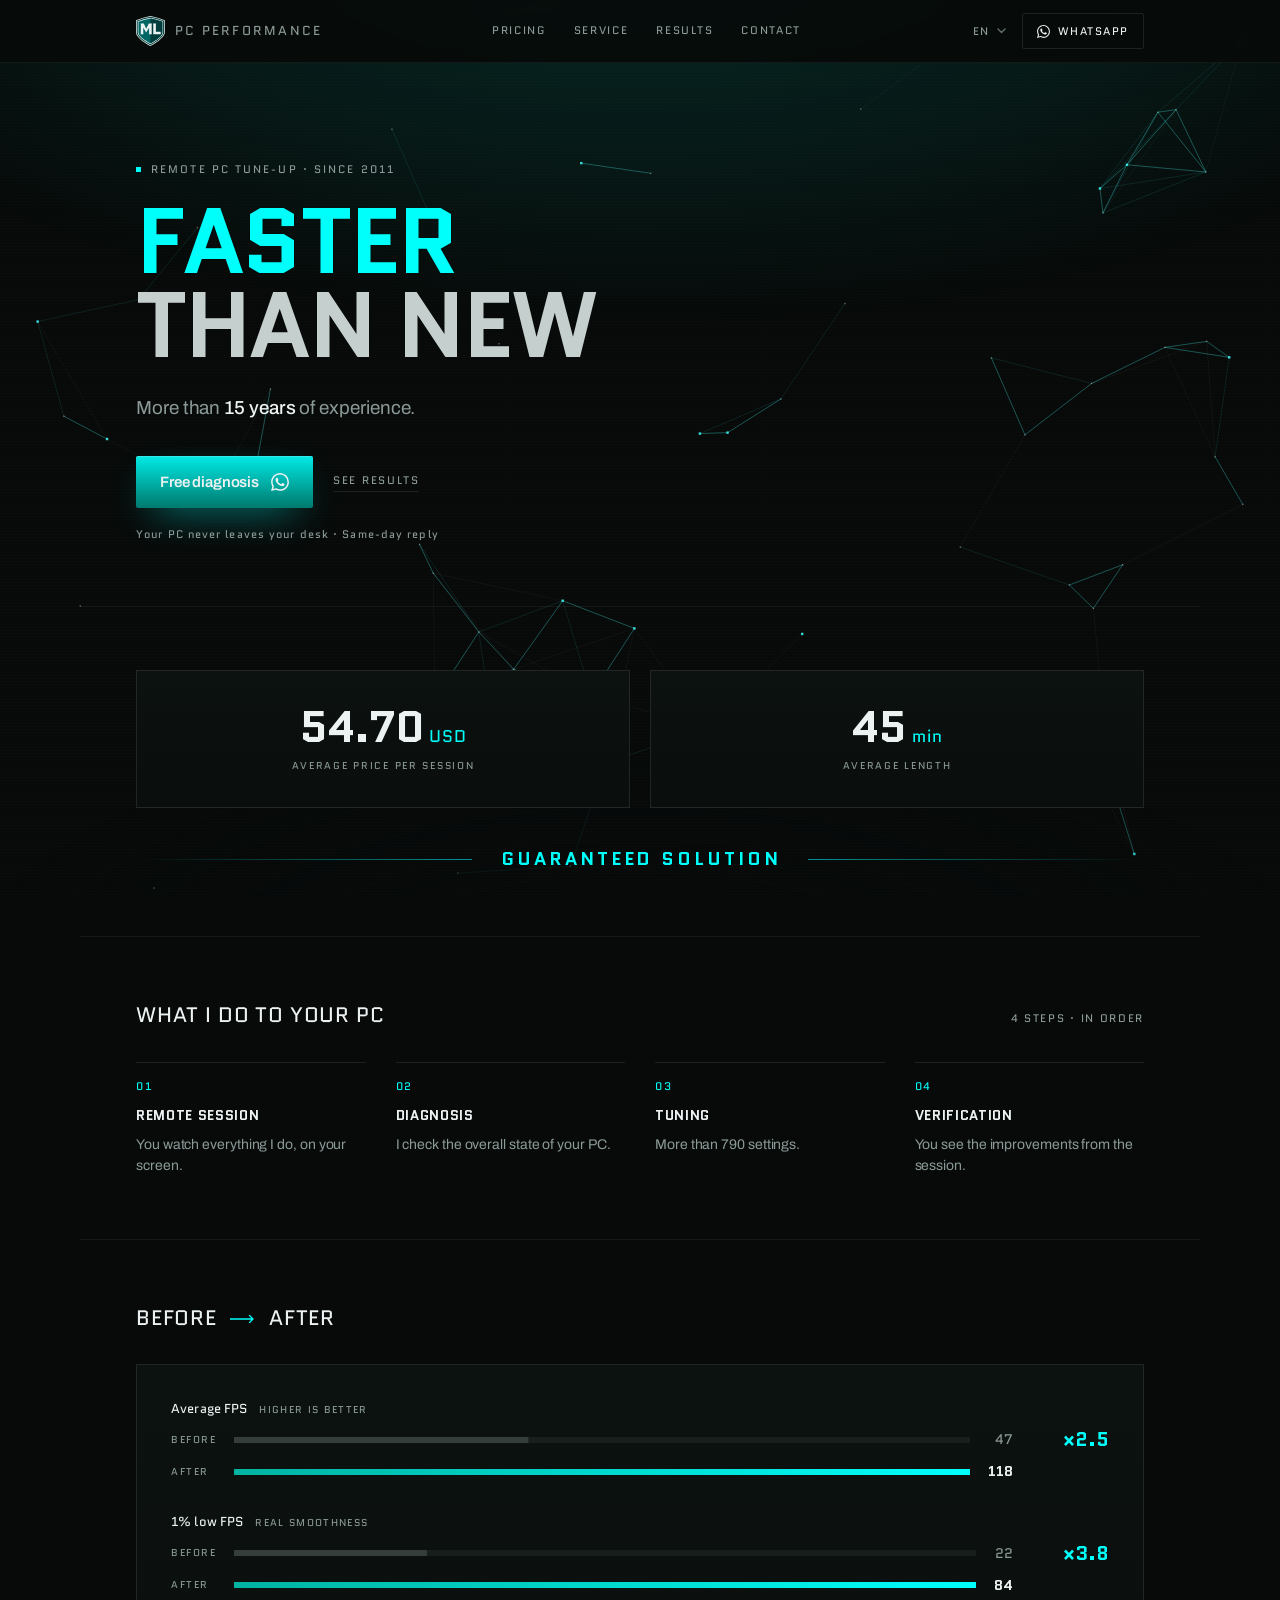
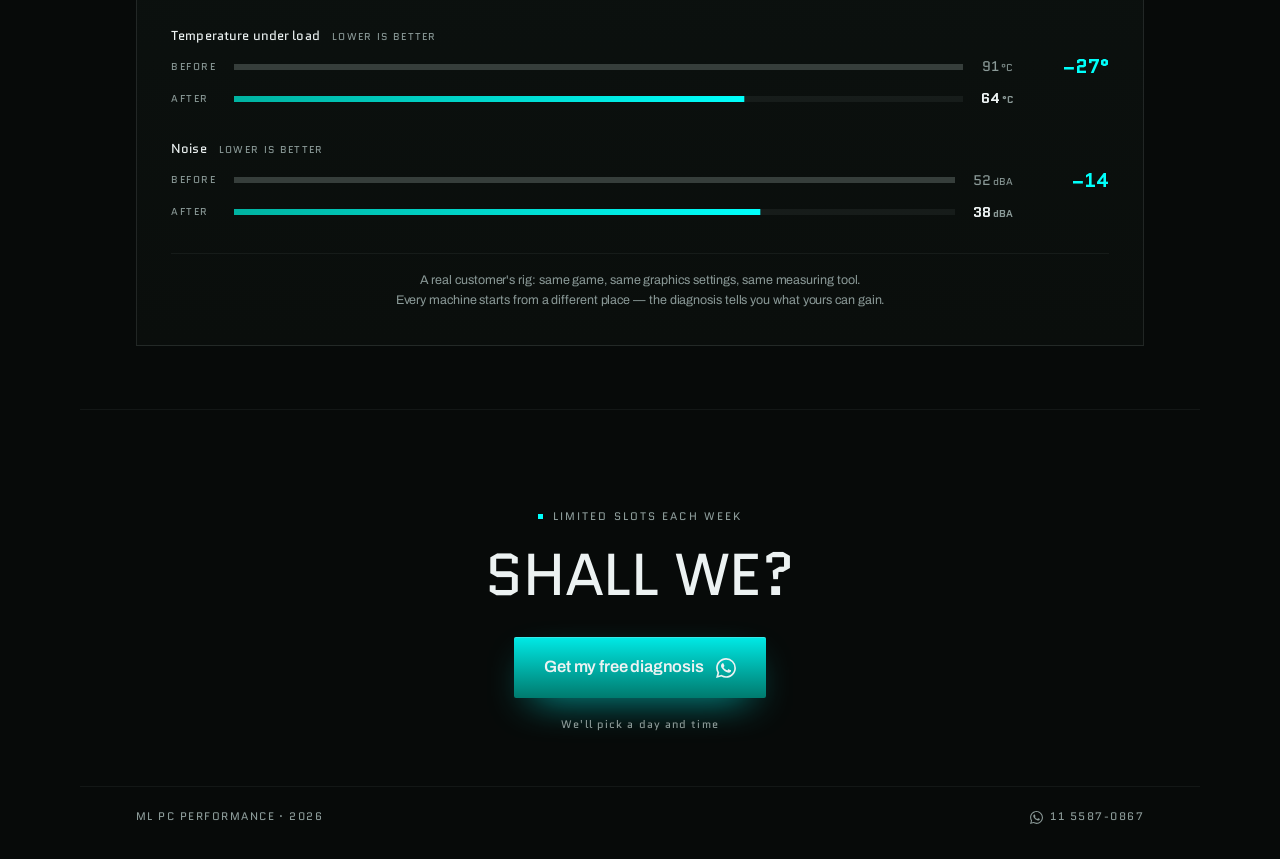
==== index.html @ ffcf3db7 "La seccion del header se llama Testimonios Co-Authored-By: Claude Opus 5.5 <noreply@anthropic.com>" ====
<!DOCTYPE html>
<html lang="es">
<head>
<meta charset="utf-8">
<meta name="viewport" content="width=device-width, initial-scale=1">
<meta name="description" data-i18n-attr="content:desc" content="Puesta a punto de PC 100% a distancia: más FPS, menos temperatura, menos ruido. 15 años optimizando equipos.">
<!-- el favicon se repinta desde --brand en js/plexus.js -->
<link rel="icon" data-brandable href="data:image/svg+xml,<svg xmlns='http://www.w3.org/2000/svg' viewBox='0 0 32 32'><rect width='32' height='32' fill='%230A0708'/><rect x='7' y='7' width='18' height='18' fill='none' stroke='%23FF2E2E' stroke-width='3'/></svg>">
<title>ML PC Performance</title>
<link rel="preconnect" href="https://fonts.googleapis.com">
<link rel="preconnect" href="https://fonts.gstatic.com" crossorigin>
<!-- adelanta el saludo TLS al servicio que resuelve el pais, asi la consulta
     de idioma y moneda tarda la mitad -->
<link rel="preconnect" href="https://api.country.is">
<script>
  /* COMPUERTA DE ARRANQUE. Nada se muestra hasta que esten resueltos el
     idioma, la moneda y las fuentes: si no, se ve el idioma por defecto y
     el cambio de tipografia en la cara. Lo levanta js/i18n.js.
     El timeout es la red de seguridad: si algo falla, la pagina aparece
     igual. Sin JS la clase nunca se agrega y todo se ve normal. */
  (function () {
    var r = document.documentElement;
    r.classList.add('booting');
    setTimeout(function () { r.classList.remove('booting'); }, 1600);
  })();
</script>
<!-- ==================================================================
     PIXEL DE META.  El ID va SOLO aca: Events Manager > Origenes de
     datos > el pixel > son 15 o 16 digitos.  Con el campo vacio no se
     carga nada de Meta: ni el script, ni las cookies.
     Los eventos de los botones los manda js/meta.js.
     ================================================================== -->
<script>window.MLPC_PIXEL = '1124671366336545';</script>
<!-- A DONDE SE GUARDAN LOS DATOS DEL FORMULARIO.
     Es un formulario de Google: cada envio cae en una planilla.
     Como se completa esto esta explicado en README.md.
     Si queda vacio el formulario sigue funcionando igual, pero NO se
     guarda nada: solo se arma el mensaje de WhatsApp. -->
<script>window.MLPC_FORM = {
  url: 'https://docs.google.com/forms/d/e/1FAIpQLSfWoMQQs4pXQcxx97nok7RZ6DDKAkkDj5h9MrehimYbypL6ow/formResponse',
  nombre:   'entry.451107416',
  tel:      'entry.507607860',
  pc:       'entry.426096353',
  problema: 'entry.1373985069',
  idioma:   'entry.847185577'
};</script>
<script>
  if (window.MLPC_PIXEL) {
    !function(f,b,e,v,n,t,s)
    {if(f.fbq)return;n=f.fbq=function(){n.callMethod?
    n.callMethod.apply(n,arguments):n.queue.push(arguments)};
    if(!f._fbq)f._fbq=n;n.push=n;n.loaded=!0;n.version='2.0';
    n.queue=[];t=b.createElement(e);t.async=!0;
    t.src=v;s=b.getElementsByTagName(e)[0];
    s.parentNode.insertBefore(t,s)}(window,document,'script',
    'https://connect.facebook.net/en_US/fbevents.js');
    fbq('init', window.MLPC_PIXEL);
    fbq('track', 'PageView');
  }
</script>
<!-- EL UNICO ARCHIVO EDITABLE: precios, duracion, color y frase.
     El telefono NO: vive escrito en los href de los botones de abajo,
     asi WhatsApp anda aunque el JavaScript no llegue a correr.
     Va aca arriba y sin defer porque el color de marca tiene que estar
     puesto antes del primer pintado. -->
<script src="config_editor.js?v=20261113b"></script>
<link rel="stylesheet" href="https://fonts.googleapis.com/css2?family=Archivo:wght@400;500;600&family=Quantico:wght@400;700&display=swap">
<!-- ?v= corta el cache del CDN: Pages sirve con max-age=600 y cada nodo
     guarda su copia, asi que sin esto un visitante (o un celular en 4G,
     que sale por otro nodo) puede ver hasta 10 minutos la version vieja.
     SUBIR ESTE NUMERO EN CADA DEPLOY que toque css/ o js/. -->
<link rel="stylesheet" href="css/theme.css?v=20261113b">
<link rel="stylesheet" href="css/styles.css?v=20261113b">
</head>
<body>
<canvas id="plexus" aria-hidden="true"></canvas>
<div class="cursor-glow" id="glow" aria-hidden="true"></div>
<div class="cursor" id="cursor" aria-hidden="true"></div>
<div class="vignette" aria-hidden="true"></div>
<div class="scanlines" aria-hidden="true"></div>

<div class="wrap">
  <span id="sentinel" aria-hidden="true"></span>

  <header class="top" id="top">
    <div class="row top__in">
      <div class="brand">
        <svg class="brand__mark" id="logo-ml" viewBox="0 0 1000 1041" role="img" aria-label="ML">
          <path d="M500 0 Q250 43 0 147 L0 570 C0 770 448 1012 500 1041 C552 1012 1000 770 1000 570 L1000 147 Q750 43 500 0 Z" class="l-ink"/>
          <path d="M500 26 Q250 69 25 163 L25 570 C25 758 451 987 500 1014 C549 987 975 758 975 570 L975 163 Q750 69 500 26 Z" class="l-shade"/>
          <path d="M500 62 Q250 105 60 185 L60 570 C60 742 455 950 500 975 C545 950 940 742 940 570 L940 185 Q750 105 500 62 Z" class="l-ink"/>
          <path d="M500 88 Q250 131 85 200 L85 570 C85 730 458 925 500 948 C542 925 915 730 915 570 L915 200 Q750 131 500 88 Z" class="l-field"/>
          <path d="M500 88 L500 948 C542 925 915 730 915 570 L915 200 Q750 131 500 88 Z" class="l-shade"/>
          <path d="M155 260 L272 260 L354 440 L445 260 L557 260 L544 293 L544 615 L558 632 L441 632 L455 615 L454 405 L354 575 L252 412 L253 615 L265 632 L154 632 L166 615 L168 293 Z" class="l-ink"/>
          <path d="M585 260 L702 260 L690 293 L690 550 L858 550 L858 632 L588 632 L600 615 L600 293 Z" class="l-ink"/>
        </svg>
        <span class="brand__name">PC&nbsp;Performance</span>
      </div>
      <!-- las secciones: js/nav.js scrollea y enciende la que se esta leyendo -->
      <nav class="nav" id="nav" data-i18n-attr="aria-label:nav_aria" aria-label="Secciones">
        <a href="#precio" data-i18n="nav_precio">Precio</a>
        <a href="#servicio" data-i18n="nav_servicio">Servicio</a>
        <a href="#resultados" data-i18n="nav_resultados">Resultados</a>
        <a href="#testimonios" data-i18n="nav_opiniones" hidden>Testimonios</a>
        <a href="#contacto" data-i18n="nav_contacto">Contacto</a>
      </nav>
      <div class="top__right">
        <!-- el menu lo arma js/i18n.js desde su lista de idiomas -->
        <div class="lang" id="langBox">
          <button class="lang__btn" id="langBtn" type="button" aria-haspopup="listbox" aria-expanded="false" aria-label="Idioma / Language">
            <span class="lang__code" id="langCode">ES</span>
            <svg class="lang__caret" width="9" height="6" viewBox="0 0 9 6" fill="none" aria-hidden="true"><path d="M1 1l3.5 3.5L8 1" stroke="currentColor" stroke-width="1.4" stroke-linecap="round" stroke-linejoin="round"/></svg>
          </button>
          <div class="lang__menu" id="langMenu" role="listbox" aria-label="Idioma / Language"></div>
        </div>
        <a class="top__cta" data-wa="header" href="https://wa.me/5491155870867?text=Hola%21%20Quiero%20una%20puesta%20a%20punto%20de%20mi%20PC">
          <svg class="ico-wa" width="13" height="13" viewBox="0 0 24 24" fill="currentColor" aria-hidden="true"><path d="M17.472 14.382c-.297-.149-1.758-.867-2.03-.967-.273-.099-.471-.148-.67.15-.197.297-.767.966-.94 1.164-.173.199-.347.223-.644.075-.297-.15-1.255-.463-2.39-1.475-.883-.788-1.48-1.761-1.653-2.059-.173-.297-.018-.458.13-.606.134-.133.298-.347.446-.52.149-.174.198-.298.298-.497.099-.198.05-.371-.025-.52-.075-.149-.669-1.612-.916-2.207-.242-.579-.487-.5-.669-.51-.173-.008-.371-.01-.57-.01-.198 0-.52.074-.792.372-.272.297-1.04 1.016-1.04 2.479 0 1.462 1.065 2.875 1.213 3.074.149.198 2.096 3.2 5.077 4.487.709.306 1.262.489 1.694.625.712.227 1.36.195 1.871.118.571-.085 1.758-.719 2.006-1.413.248-.694.248-1.289.173-1.413-.074-.124-.272-.198-.57-.347m-5.421 7.403h-.004a9.87 9.87 0 0 1-5.031-1.378l-.361-.214-3.741.982.998-3.648-.235-.374a9.86 9.86 0 0 1-1.51-5.26c.001-5.45 4.436-9.884 9.888-9.884 2.64 0 5.122 1.03 6.988 2.898a9.825 9.825 0 0 1 2.893 6.994c-.003 5.45-4.437 9.884-9.885 9.884m8.413-18.297A11.815 11.815 0 0 0 12.05 0C5.495 0 .16 5.335.157 11.892c0 2.096.547 4.142 1.588 5.945L.057 24l6.305-1.654a11.882 11.882 0 0 0 5.683 1.448h.005c6.554 0 11.89-5.335 11.893-11.893a11.821 11.821 0 0 0-3.48-8.413Z"/></svg> WhatsApp
        </a>
      </div>
    </div>
  </header>

  <main>
    <section class="row hero">
      <p class="eyebrow rise d1"><i aria-hidden="true"></i> <span data-i18n="eyebrow_hero">Puesta a punto a distancia &middot; desde 2011</span></p>
      <h1 class="hero__h1 rise d2" data-i18n-html="h1"><span>Más <em>rápida</em></span><span>que nueva</span></h1>
      <p class="hero__sub rise d3" data-i18n-html="sub_exp">Más de <b>15 años</b> de experiencia.</p>
      <div class="actions rise d4">
        <a class="btn" data-wa="hero" href="https://wa.me/5491155870867?text=Hola%21%20Quiero%20una%20puesta%20a%20punto%20de%20mi%20PC">
          <span data-i18n="cta_hero">Pedir turno</span>
          <svg class="ico-wa" width="18" height="18" viewBox="0 0 24 24" fill="currentColor" aria-hidden="true"><path d="M17.472 14.382c-.297-.149-1.758-.867-2.03-.967-.273-.099-.471-.148-.67.15-.197.297-.767.966-.94 1.164-.173.199-.347.223-.644.075-.297-.15-1.255-.463-2.39-1.475-.883-.788-1.48-1.761-1.653-2.059-.173-.297-.018-.458.13-.606.134-.133.298-.347.446-.52.149-.174.198-.298.298-.497.099-.198.05-.371-.025-.52-.075-.149-.669-1.612-.916-2.207-.242-.579-.487-.5-.669-.51-.173-.008-.371-.01-.57-.01-.198 0-.52.074-.792.372-.272.297-1.04 1.016-1.04 2.479 0 1.462 1.065 2.875 1.213 3.074.149.198 2.096 3.2 5.077 4.487.709.306 1.262.489 1.694.625.712.227 1.36.195 1.871.118.571-.085 1.758-.719 2.006-1.413.248-.694.248-1.289.173-1.413-.074-.124-.272-.198-.57-.347m-5.421 7.403h-.004a9.87 9.87 0 0 1-5.031-1.378l-.361-.214-3.741.982.998-3.648-.235-.374a9.86 9.86 0 0 1-1.51-5.26c.001-5.45 4.436-9.884 9.888-9.884 2.64 0 5.122 1.03 6.988 2.898a9.825 9.825 0 0 1 2.893 6.994c-.003 5.45-4.437 9.884-9.885 9.884m8.413-18.297A11.815 11.815 0 0 0 12.05 0C5.495 0 .16 5.335.157 11.892c0 2.096.547 4.142 1.588 5.945L.057 24l6.305-1.654a11.882 11.882 0 0 0 5.683 1.448h.005c6.554 0 11.89-5.335 11.893-11.893a11.821 11.821 0 0 0-3.48-8.413Z"/></svg>
        </a>
        <a class="link" href="#resultados" data-i18n="link_results">Ver resultados</a>
      </div>
      <p class="note rise d4" data-i18n="note_hero">Sin mover la máquina &middot; Respondo el mismo día</p>
      <p class="note note--lang rise d4" data-lang-note data-i18n="session_lang" hidden>Las sesiones son en español o inglés.</p>
    </section>
    <section class="row sec" id="precio" data-reveal>
      <div class="stats">
        <div class="stat">
          <!-- el monto y la moneda los pone js/i18n.js segun el pais -->
          <div class="stat__n"><span id="price" data-count="0">&mdash;</span><s id="currency"></s></div>
          <div class="stat__l" data-i18n="s_price">Precio por sesión promedio</div>
        </div>
        <div class="stat">
          <!-- el numero lo pone js/i18n.js desde config_editor.js -->
          <div class="stat__n"><span id="duracion" data-count="30">30</span><s> min</s></div>
          <div class="stat__l" data-i18n="s_session">Duración promedio</div>
        </div>
      </div>
      <!-- la frase que edita el dueño; el texto va en mayusculas por CSS -->
      <p class="claim"><span class="claim__t" data-frase></span></p>
    </section>
    <section class="row sec" id="servicio" data-reveal>
      <div class="sec__head">
        <h2 class="sec__title" data-i18n="sec_steps">Qué le hago a tu PC</h2>
        <p class="sec__meta" data-i18n="steps_meta">4 pasos &middot; en orden</p>
      </div>
      <ol class="steps">
        <li class="step">
          <div class="step__n">01</div>
          <h3 class="step__t" data-i18n="st1_t">Conexión a distancia</h3>
          <p class="step__d" data-i18n="st1_d">Ves en pantalla todo lo que hago.</p>
        </li>
        <li class="step">
          <div class="step__n">02</div>
          <h3 class="step__t" data-i18n="st2_t">Diagnóstico</h3>
          <p class="step__d" data-i18n="st2_d">Verifico el estado general de tu PC.</p>
        </li>
        <li class="step">
          <div class="step__n">03</div>
          <h3 class="step__t" data-i18n="st3_t">Afinado</h3>
          <p class="step__d" data-i18n="st3_d">Más de 790 configuraciones.</p>
        </li>
        <li class="step">
          <div class="step__n">04</div>
          <h3 class="step__t" data-i18n="st4_t">Verificación</h3>
          <p class="step__d" data-i18n="st4_d">Ves las mejoras de la operación.</p>
        </li>
      </ol>
    </section>
    <section class="row sec" id="resultados" data-reveal>
      <div class="sec__head">
        <h2 class="sec__title"><span data-i18n="before">Antes</span><svg class="sec__arrow" width="26" height="8" viewBox="0 0 26 8" fill="none" aria-hidden="true"><path d="M0 4h23M19.5 .5 23 4l-3.5 3.5" stroke="currentColor" stroke-width="1.3" stroke-linecap="round" stroke-linejoin="round"/></svg><span data-i18n="after">Después</span></h2>
      </div>

      <div class="panel">
        <div class="metric">
          <div class="metric__head"><span class="metric__label" data-i18n="m_fps">FPS promedio</span><span class="metric__hint" data-i18n="h_more">más es mejor</span></div>
          <div class="track"><span class="track__name" data-i18n="before">Antes</span><div class="bar"><i style="--v:.40"></i></div><span class="track__val" data-count="47">47</span></div>
          <div class="track track--after"><span class="track__name" data-i18n="after">Después</span><div class="bar"><i style="--v:1"></i></div><span class="track__val" data-count="118">118</span></div>
          <div class="metric__delta" data-i18n="d_fps">&times;2,5</div>
        </div>

        <div class="metric">
          <div class="metric__head"><span class="metric__label" data-i18n="m_low">FPS 1% low</span><span class="metric__hint" data-i18n="h_low">fluidez real</span></div>
          <div class="track"><span class="track__name" data-i18n="before">Antes</span><div class="bar"><i style="--v:.26"></i></div><span class="track__val" data-count="22">22</span></div>
          <div class="track track--after"><span class="track__name" data-i18n="after">Después</span><div class="bar"><i style="--v:1"></i></div><span class="track__val" data-count="84">84</span></div>
          <div class="metric__delta" data-i18n="d_low">&times;3,8</div>
        </div>

        <div class="metric">
          <div class="metric__head"><span class="metric__label" data-i18n="m_temp">Temperatura en carga</span><span class="metric__hint" data-i18n="h_less">menos es mejor</span></div>
          <div class="track"><span class="track__name" data-i18n="before">Antes</span><div class="bar"><i style="--v:1"></i></div><span class="track__val"><span data-count="91">91</span><u>&deg;C</u></span></div>
          <div class="track track--after"><span class="track__name" data-i18n="after">Después</span><div class="bar"><i style="--v:.70"></i></div><span class="track__val"><span data-count="64">64</span><u>&deg;C</u></span></div>
          <div class="metric__delta" data-i18n="d_temp">&minus;27&deg;</div>
        </div>

        <div class="metric">
          <div class="metric__head"><span class="metric__label" data-i18n="m_noise">Ruido</span><span class="metric__hint" data-i18n="h_less">menos es mejor</span></div>
          <div class="track"><span class="track__name" data-i18n="before">Antes</span><div class="bar"><i style="--v:1"></i></div><span class="track__val"><span data-count="52">52</span><u>dBA</u></span></div>
          <div class="track track--after"><span class="track__name" data-i18n="after">Después</span><div class="bar"><i style="--v:.73"></i></div><span class="track__val"><span data-count="38">38</span><u>dBA</u></span></div>
          <div class="metric__delta" data-i18n="d_noise">&minus;14</div>
        </div>

        <p class="panel__foot" data-i18n-html="foot_panel">Equipo real de un cliente: mismo juego, misma configuración gráfica, misma herramienta de medición.<br>Cada máquina arranca de un estado distinto — el diagnóstico dice cuánto se puede ganar en la tuya.</p>
      </div>
    </section>
    <!-- TESTIMONIOS. Los trae y los arma js/testimonios.js. Arranca oculta y
         aparece solo si hay al menos uno: sin JS, sin servicio o sin
         testimonios, no queda una seccion vacia. Se dejan solo con un
         link de un solo uso que genera el dueño desde Editor.exe. -->
    <section class="row sec testi" id="testimonios" hidden>
      <div class="sec__head">
        <h2 class="sec__title" data-i18n="t_sec">Lo que dicen nuestros clientes</h2>
        <div class="testi__herr">
          <!-- como se ordenan: el default es el cronologico, el mas nuevo primero -->
          <div class="testi__orden" id="tOrden" role="group" data-i18n-attr="aria-label:t_ordenar" aria-label="Ordenar">
            <button type="button" data-orden="fecha" aria-pressed="true" data-i18n="t_ord_fecha">Recientes</button>
            <button type="button" data-orden="mas" aria-pressed="false"><span data-i18n="t_ord_mas">Mayor</span> <svg viewBox="0 0 20 20" aria-hidden="true"><path d="M10 1.6l2.6 5.3 5.8.85-4.2 4.1 1 5.8L10 14.9l-5.2 2.75 1-5.8-4.2-4.1 5.8-.85z"/></svg></button>
            <button type="button" data-orden="menos" aria-pressed="false"><span data-i18n="t_ord_menos">Menor</span> <svg viewBox="0 0 20 20" aria-hidden="true"><path d="M10 1.6l2.6 5.3 5.8.85-4.2 4.1 1 5.8L10 14.9l-5.2 2.75 1-5.8-4.2-4.1 5.8-.85z"/></svg></button>
          </div>
          <p class="sec__meta testi__meta"><span class="testi__prom" id="tProm" role="img"></span><span id="tCant"></span></p>
        </div>
      </div>
      <!-- el carrusel: paginas de 6, la mas nueva a la izquierda -->
      <div class="testi__vista" id="tVista">
        <div class="testi__pista" id="tLista" aria-live="polite"></div>
      </div>
      <div class="testi__nav" id="tNav" hidden>
        <button class="testi__flecha" id="tAnt" type="button" data-i18n-attr="aria-label:t_ant" aria-label="Más recientes">
          <svg width="16" height="16" viewBox="0 0 16 16" fill="none" aria-hidden="true"><path d="M10 3 5 8l5 5" stroke="currentColor" stroke-width="1.5" stroke-linecap="round" stroke-linejoin="round"/></svg>
        </button>
        <div class="testi__puntos" id="tPuntos"></div>
        <button class="testi__flecha" id="tSig" type="button" data-i18n-attr="aria-label:t_sig" aria-label="Más antiguos">
          <svg width="16" height="16" viewBox="0 0 16 16" fill="none" aria-hidden="true"><path d="m6 3 5 5-5 5" stroke="currentColor" stroke-width="1.5" stroke-linecap="round" stroke-linejoin="round"/></svg>
        </button>
      </div>
      <span id="tTxtEstrellas" data-i18n="t_estrellas" hidden></span>
      <span id="tTxtUna" data-i18n="t_una" hidden></span>
      <span id="tTxtVarias" data-i18n="t_varias" hidden></span>
      <span id="tTxtPag" data-i18n="t_pag" hidden></span>
      <span id="tTxtLeer" data-i18n="t_leer" hidden></span>
    </section>
    <section class="row close" id="contacto" data-reveal>
      <p class="eyebrow"><i aria-hidden="true"></i> <span data-i18n="eyebrow_close">Cupos limitados por semana</span></p>
      <h2 class="close__h" data-i18n="close_h">¿Arrancamos?</h2>
      <div class="actions">
        <a class="btn btn--big" data-wa="cierre" href="https://wa.me/5491155870867?text=Hola%21%20Quiero%20una%20puesta%20a%20punto%20de%20mi%20PC">
          <span data-i18n="cta_close">Escribime por WhatsApp</span>
          <svg class="ico-wa" width="20" height="20" viewBox="0 0 24 24" fill="currentColor" aria-hidden="true"><path d="M17.472 14.382c-.297-.149-1.758-.867-2.03-.967-.273-.099-.471-.148-.67.15-.197.297-.767.966-.94 1.164-.173.199-.347.223-.644.075-.297-.15-1.255-.463-2.39-1.475-.883-.788-1.48-1.761-1.653-2.059-.173-.297-.018-.458.13-.606.134-.133.298-.347.446-.52.149-.174.198-.298.298-.497.099-.198.05-.371-.025-.52-.075-.149-.669-1.612-.916-2.207-.242-.579-.487-.5-.669-.51-.173-.008-.371-.01-.57-.01-.198 0-.52.074-.792.372-.272.297-1.04 1.016-1.04 2.479 0 1.462 1.065 2.875 1.213 3.074.149.198 2.096 3.2 5.077 4.487.709.306 1.262.489 1.694.625.712.227 1.36.195 1.871.118.571-.085 1.758-.719 2.006-1.413.248-.694.248-1.289.173-1.413-.074-.124-.272-.198-.57-.347m-5.421 7.403h-.004a9.87 9.87 0 0 1-5.031-1.378l-.361-.214-3.741.982.998-3.648-.235-.374a9.86 9.86 0 0 1-1.51-5.26c.001-5.45 4.436-9.884 9.888-9.884 2.64 0 5.122 1.03 6.988 2.898a9.825 9.825 0 0 1 2.893 6.994c-.003 5.45-4.437 9.884-9.885 9.884m8.413-18.297A11.815 11.815 0 0 0 12.05 0C5.495 0 .16 5.335.157 11.892c0 2.096.547 4.142 1.588 5.945L.057 24l6.305-1.654a11.882 11.882 0 0 0 5.683 1.448h.005c6.554 0 11.89-5.335 11.893-11.893a11.821 11.821 0 0 0-3.48-8.413Z"/></svg>
        </a>
      </div>
      <p class="note" data-i18n="note_close">Coordinamos día y horario</p>
      <p class="note note--lang" data-lang-note data-i18n="session_lang" hidden>Las sesiones son en español o inglés.</p>
    </section>
  </main>

  <footer class="row foot">
    <span>ML PC Performance &middot; 2026</span>
    <a data-wa="footer" href="https://wa.me/5491155870867?text=Hola%21%20Quiero%20una%20puesta%20a%20punto%20de%20mi%20PC"><svg class="ico-wa" width="13" height="13" viewBox="0 0 24 24" fill="currentColor" aria-hidden="true"><path d="M17.472 14.382c-.297-.149-1.758-.867-2.03-.967-.273-.099-.471-.148-.67.15-.197.297-.767.966-.94 1.164-.173.199-.347.223-.644.075-.297-.15-1.255-.463-2.39-1.475-.883-.788-1.48-1.761-1.653-2.059-.173-.297-.018-.458.13-.606.134-.133.298-.347.446-.52.149-.174.198-.298.298-.497.099-.198.05-.371-.025-.52-.075-.149-.669-1.612-.916-2.207-.242-.579-.487-.5-.669-.51-.173-.008-.371-.01-.57-.01-.198 0-.52.074-.792.372-.272.297-1.04 1.016-1.04 2.479 0 1.462 1.065 2.875 1.213 3.074.149.198 2.096 3.2 5.077 4.487.709.306 1.262.489 1.694.625.712.227 1.36.195 1.871.118.571-.085 1.758-.719 2.006-1.413.248-.694.248-1.289.173-1.413-.074-.124-.272-.198-.57-.347m-5.421 7.403h-.004a9.87 9.87 0 0 1-5.031-1.378l-.361-.214-3.741.982.998-3.648-.235-.374a9.86 9.86 0 0 1-1.51-5.26c.001-5.45 4.436-9.884 9.888-9.884 2.64 0 5.122 1.03 6.988 2.898a9.825 9.825 0 0 1 2.893 6.994c-.003 5.45-4.437 9.884-9.885 9.884m8.413-18.297A11.815 11.815 0 0 0 12.05 0C5.495 0 .16 5.335.157 11.892c0 2.096.547 4.142 1.588 5.945L.057 24l6.305-1.654a11.882 11.882 0 0 0 5.683 1.448h.005c6.554 0 11.89-5.335 11.893-11.893a11.821 11.821 0 0 0-3.48-8.413Z"/></svg>11 5587-0867</a>
  </footer>
</div>

<!-- FORMULARIO DE DIAGNOSTICO
     Lo abre js/formulario.js cuando se toca cualquier boton de WhatsApp.
     Va FUERA de .wrap a proposito: la compuerta de arranque le pone
     opacity 0 y pointer-events none a todo lo de adentro.

     Sin JavaScript este dialogo nunca se abre y los botones siguen
     llevando derecho a WhatsApp, que es como funciono siempre. -->
<!-- El buzon: aca adentro se manda el formulario a Google. Es un
     <form> comun apuntando a un iframe, el metodo mas viejo que hay,
     porque es el unico que el navegador NO puede descartar. sendBeacon
     esta pensado para disparar y olvidarse mientras la pagina se va, y
     el navegador tiene derecho a tirarlo; justamente lo que pasaba. -->
<iframe name="buzon" id="buzon" title="envio" tabindex="-1" aria-hidden="true"
        style="position:absolute;width:0;height:0;border:0;left:-9999px"></iframe>

<!-- EL TESTIMONIO ENTERO: lo abre "Leer mas" en las tarjetas cuyo texto
     no entra. Va fuera de .wrap por lo mismo que el formulario. -->
<dialog class="modal testi__modal" id="tModal" aria-label="Testimonio">
  <div class="modal__caja" tabindex="-1">
    <button type="button" class="modal__x" id="tModalX" data-i18n-attr="aria-label:f_cerrar" aria-label="Cerrar">
      <svg width="15" height="15" viewBox="0 0 15 15" fill="none" aria-hidden="true"><path d="M2 2l11 11M13 2L2 13" stroke="currentColor" stroke-width="1.6" stroke-linecap="round"/></svg>
    </button>
    <div id="tModalCuerpo"></div>
  </div>
</dialog>

<dialog class="modal" id="modal" aria-labelledby="fTitulo">
  <form class="modal__caja" id="form" tabindex="-1" novalidate>
    <button type="button" class="modal__x" id="fCerrar" data-i18n-attr="aria-label:f_cerrar" aria-label="Cerrar">
      <svg width="15" height="15" viewBox="0 0 15 15" fill="none" aria-hidden="true"><path d="M2 2l11 11M13 2L2 13" stroke="currentColor" stroke-width="1.6" stroke-linecap="round"/></svg>
    </button>

    <h2 class="modal__h" id="fTitulo" data-i18n="f_title">Reservá tu diagnóstico gratis</h2>
    <p class="modal__sub" data-i18n="f_sub">Son 30 segundos. Te respondo por WhatsApp el mismo día.</p>

    <label class="campo">
      <span class="campo__l" data-i18n="f_nombre">Nombre</span>
      <input class="campo__c" type="text" id="fNombre" name="nombre" autocomplete="name"
             maxlength="40" data-i18n-attr="placeholder:f_nombre_ph" placeholder="Tu nombre">
    </label>

    <!-- El prefijo fijo, la ayuda y el eco de abajo los pone
         js/formulario.js segun el pais: a un argentino le muestra
         "+54 9" y le saca solos el 0 y el 15; al resto le pide el codigo
         de pais. El eco repite el numero completo ya armado, para que no
         quede ninguna duda de que se entendio bien. -->
    <!-- El codigo de pais arranca en el que dice la IP, pero SE PUEDE
         CAMBIAR: un colombiano de visita en Argentina tiene numero de
         Colombia, y con un prefijo fijo quedaba atrapado sin poder
         escribir el suyo.
         El eco de abajo repite el numero entero ya armado: es lo que
         saca de encima la duda del 0, el 15 y el +54. -->
    <div class="campo" id="campoTel">
      <label class="campo__l" for="fTel" data-i18n="f_tel">Número de WhatsApp</label>
      <div class="dupla">
        <!-- Desplegable propio y no un <select>: el nativo abre una
             ventana del SISTEMA, donde nuestro cursor no puede seguir al
             mouse ni dibujarse encima. Siendo contenido de la pagina,
             todo sigue funcionando igual que en el resto del sitio, y
             ademas se puede tipear para saltar al pais. -->
        <div class="combo" id="combo">
          <button type="button" class="campo__c combo__boton" id="fPaisBtn"
                  aria-haspopup="listbox" aria-expanded="false" aria-controls="fPaisLista"
                  data-i18n-attr="aria-label:f_pais" aria-label="País">
            <span id="fPaisTexto"><img class="combo__bandera" src="static/banderas/ar.png" alt="AR" width="22" height="15" loading="lazy" decoding="async">+54</span>
            <svg class="combo__flecha" width="10" height="6" viewBox="0 0 10 6" fill="none" aria-hidden="true"><path d="M1 1l4 4 4-4" stroke="currentColor" stroke-width="1.5" stroke-linecap="round" stroke-linejoin="round"/></svg>
          </button>
          <div class="combo__lista" id="fPaisLista" hidden>
            <div class="combo__scroll" id="fPaisListaScroll" role="listbox">
            <div class="combo__op" role="option" tabindex="-1" data-cod="54" data-pais="AR" aria-selected="true"><img class="combo__bandera" src="static/banderas/ar.png" alt="AR" width="22" height="15" loading="lazy" decoding="async">+54</div>
            <div class="combo__op" role="option" tabindex="-1" data-cod="591" data-pais="BO" aria-selected="false"><img class="combo__bandera" src="static/banderas/bo.png" alt="BO" width="22" height="15" loading="lazy" decoding="async">+591</div>
            <div class="combo__op" role="option" tabindex="-1" data-cod="55" data-pais="BR" aria-selected="false"><img class="combo__bandera" src="static/banderas/br.png" alt="BR" width="22" height="15" loading="lazy" decoding="async">+55</div>
            <div class="combo__op" role="option" tabindex="-1" data-cod="1" data-pais="CA" aria-selected="false"><img class="combo__bandera" src="static/banderas/ca.png" alt="CA" width="22" height="15" loading="lazy" decoding="async">+1</div>
            <div class="combo__op" role="option" tabindex="-1" data-cod="56" data-pais="CL" aria-selected="false"><img class="combo__bandera" src="static/banderas/cl.png" alt="CL" width="22" height="15" loading="lazy" decoding="async">+56</div>
            <div class="combo__op" role="option" tabindex="-1" data-cod="57" data-pais="CO" aria-selected="false"><img class="combo__bandera" src="static/banderas/co.png" alt="CO" width="22" height="15" loading="lazy" decoding="async">+57</div>
            <div class="combo__op" role="option" tabindex="-1" data-cod="506" data-pais="CR" aria-selected="false"><img class="combo__bandera" src="static/banderas/cr.png" alt="CR" width="22" height="15" loading="lazy" decoding="async">+506</div>
            <div class="combo__op" role="option" tabindex="-1" data-cod="53" data-pais="CU" aria-selected="false"><img class="combo__bandera" src="static/banderas/cu.png" alt="CU" width="22" height="15" loading="lazy" decoding="async">+53</div>
            <div class="combo__op" role="option" tabindex="-1" data-cod="1" data-pais="DO" aria-selected="false"><img class="combo__bandera" src="static/banderas/do.png" alt="DO" width="22" height="15" loading="lazy" decoding="async">+1</div>
            <div class="combo__op" role="option" tabindex="-1" data-cod="593" data-pais="EC" aria-selected="false"><img class="combo__bandera" src="static/banderas/ec.png" alt="EC" width="22" height="15" loading="lazy" decoding="async">+593</div>
            <div class="combo__op" role="option" tabindex="-1" data-cod="503" data-pais="SV" aria-selected="false"><img class="combo__bandera" src="static/banderas/sv.png" alt="SV" width="22" height="15" loading="lazy" decoding="async">+503</div>
            <div class="combo__op" role="option" tabindex="-1" data-cod="502" data-pais="GT" aria-selected="false"><img class="combo__bandera" src="static/banderas/gt.png" alt="GT" width="22" height="15" loading="lazy" decoding="async">+502</div>
            <div class="combo__op" role="option" tabindex="-1" data-cod="504" data-pais="HN" aria-selected="false"><img class="combo__bandera" src="static/banderas/hn.png" alt="HN" width="22" height="15" loading="lazy" decoding="async">+504</div>
            <div class="combo__op" role="option" tabindex="-1" data-cod="52" data-pais="MX" aria-selected="false"><img class="combo__bandera" src="static/banderas/mx.png" alt="MX" width="22" height="15" loading="lazy" decoding="async">+52</div>
            <div class="combo__op" role="option" tabindex="-1" data-cod="505" data-pais="NI" aria-selected="false"><img class="combo__bandera" src="static/banderas/ni.png" alt="NI" width="22" height="15" loading="lazy" decoding="async">+505</div>
            <div class="combo__op" role="option" tabindex="-1" data-cod="507" data-pais="PA" aria-selected="false"><img class="combo__bandera" src="static/banderas/pa.png" alt="PA" width="22" height="15" loading="lazy" decoding="async">+507</div>
            <div class="combo__op" role="option" tabindex="-1" data-cod="595" data-pais="PY" aria-selected="false"><img class="combo__bandera" src="static/banderas/py.png" alt="PY" width="22" height="15" loading="lazy" decoding="async">+595</div>
            <div class="combo__op" role="option" tabindex="-1" data-cod="51" data-pais="PE" aria-selected="false"><img class="combo__bandera" src="static/banderas/pe.png" alt="PE" width="22" height="15" loading="lazy" decoding="async">+51</div>
            <div class="combo__op" role="option" tabindex="-1" data-cod="1" data-pais="PR" aria-selected="false"><img class="combo__bandera" src="static/banderas/pr.png" alt="PR" width="22" height="15" loading="lazy" decoding="async">+1</div>
            <div class="combo__op" role="option" tabindex="-1" data-cod="598" data-pais="UY" aria-selected="false"><img class="combo__bandera" src="static/banderas/uy.png" alt="UY" width="22" height="15" loading="lazy" decoding="async">+598</div>
            <div class="combo__op" role="option" tabindex="-1" data-cod="58" data-pais="VE" aria-selected="false"><img class="combo__bandera" src="static/banderas/ve.png" alt="VE" width="22" height="15" loading="lazy" decoding="async">+58</div>
            <div class="combo__op" role="option" tabindex="-1" data-cod="1" data-pais="US" aria-selected="false"><img class="combo__bandera" src="static/banderas/us.png" alt="US" width="22" height="15" loading="lazy" decoding="async">+1</div>
            <div class="combo__op" role="option" tabindex="-1" data-cod="34" data-pais="ES" aria-selected="false"><img class="combo__bandera" src="static/banderas/es.png" alt="ES" width="22" height="15" loading="lazy" decoding="async">+34</div>
            <div class="combo__op" role="option" tabindex="-1" data-cod="351" data-pais="PT" aria-selected="false"><img class="combo__bandera" src="static/banderas/pt.png" alt="PT" width="22" height="15" loading="lazy" decoding="async">+351</div>
            <div class="combo__op" role="option" tabindex="-1" data-cod="39" data-pais="IT" aria-selected="false"><img class="combo__bandera" src="static/banderas/it.png" alt="IT" width="22" height="15" loading="lazy" decoding="async">+39</div>
            <div class="combo__op" role="option" tabindex="-1" data-cod="33" data-pais="FR" aria-selected="false"><img class="combo__bandera" src="static/banderas/fr.png" alt="FR" width="22" height="15" loading="lazy" decoding="async">+33</div>
            <div class="combo__op" role="option" tabindex="-1" data-cod="49" data-pais="DE" aria-selected="false"><img class="combo__bandera" src="static/banderas/de.png" alt="DE" width="22" height="15" loading="lazy" decoding="async">+49</div>
            <div class="combo__op" role="option" tabindex="-1" data-cod="44" data-pais="GB" aria-selected="false"><img class="combo__bandera" src="static/banderas/gb.png" alt="GB" width="22" height="15" loading="lazy" decoding="async">+44</div>
            <div class="combo__op" role="option" tabindex="-1" data-cod="353" data-pais="IE" aria-selected="false"><img class="combo__bandera" src="static/banderas/ie.png" alt="IE" width="22" height="15" loading="lazy" decoding="async">+353</div>
            <div class="combo__op" role="option" tabindex="-1" data-cod="31" data-pais="NL" aria-selected="false"><img class="combo__bandera" src="static/banderas/nl.png" alt="NL" width="22" height="15" loading="lazy" decoding="async">+31</div>
            <div class="combo__op" role="option" tabindex="-1" data-cod="32" data-pais="BE" aria-selected="false"><img class="combo__bandera" src="static/banderas/be.png" alt="BE" width="22" height="15" loading="lazy" decoding="async">+32</div>
            <div class="combo__op" role="option" tabindex="-1" data-cod="41" data-pais="CH" aria-selected="false"><img class="combo__bandera" src="static/banderas/ch.png" alt="CH" width="22" height="15" loading="lazy" decoding="async">+41</div>
            <div class="combo__op" role="option" tabindex="-1" data-cod="43" data-pais="AT" aria-selected="false"><img class="combo__bandera" src="static/banderas/at.png" alt="AT" width="22" height="15" loading="lazy" decoding="async">+43</div>
            <div class="combo__op" role="option" tabindex="-1" data-cod="46" data-pais="SE" aria-selected="false"><img class="combo__bandera" src="static/banderas/se.png" alt="SE" width="22" height="15" loading="lazy" decoding="async">+46</div>
            <div class="combo__op" role="option" tabindex="-1" data-cod="47" data-pais="NO" aria-selected="false"><img class="combo__bandera" src="static/banderas/no.png" alt="NO" width="22" height="15" loading="lazy" decoding="async">+47</div>
            <div class="combo__op" role="option" tabindex="-1" data-cod="45" data-pais="DK" aria-selected="false"><img class="combo__bandera" src="static/banderas/dk.png" alt="DK" width="22" height="15" loading="lazy" decoding="async">+45</div>
            <div class="combo__op" role="option" tabindex="-1" data-cod="48" data-pais="PL" aria-selected="false"><img class="combo__bandera" src="static/banderas/pl.png" alt="PL" width="22" height="15" loading="lazy" decoding="async">+48</div>
            <div class="combo__op" role="option" tabindex="-1" data-cod="7" data-pais="RU" aria-selected="false"><img class="combo__bandera" src="static/banderas/ru.png" alt="RU" width="22" height="15" loading="lazy" decoding="async">+7</div>
            <div class="combo__op" role="option" tabindex="-1" data-cod="90" data-pais="TR" aria-selected="false"><img class="combo__bandera" src="static/banderas/tr.png" alt="TR" width="22" height="15" loading="lazy" decoding="async">+90</div>
            <div class="combo__op" role="option" tabindex="-1" data-cod="972" data-pais="IL" aria-selected="false"><img class="combo__bandera" src="static/banderas/il.png" alt="IL" width="22" height="15" loading="lazy" decoding="async">+972</div>
            <div class="combo__op" role="option" tabindex="-1" data-cod="971" data-pais="AE" aria-selected="false"><img class="combo__bandera" src="static/banderas/ae.png" alt="AE" width="22" height="15" loading="lazy" decoding="async">+971</div>
            <div class="combo__op" role="option" tabindex="-1" data-cod="27" data-pais="ZA" aria-selected="false"><img class="combo__bandera" src="static/banderas/za.png" alt="ZA" width="22" height="15" loading="lazy" decoding="async">+27</div>
            <div class="combo__op" role="option" tabindex="-1" data-cod="61" data-pais="AU" aria-selected="false"><img class="combo__bandera" src="static/banderas/au.png" alt="AU" width="22" height="15" loading="lazy" decoding="async">+61</div>
            <div class="combo__op" role="option" tabindex="-1" data-cod="64" data-pais="NZ" aria-selected="false"><img class="combo__bandera" src="static/banderas/nz.png" alt="NZ" width="22" height="15" loading="lazy" decoding="async">+64</div>
            <div class="combo__op" role="option" tabindex="-1" data-cod="81" data-pais="JP" aria-selected="false"><img class="combo__bandera" src="static/banderas/jp.png" alt="JP" width="22" height="15" loading="lazy" decoding="async">+81</div>
            <div class="combo__op" role="option" tabindex="-1" data-cod="86" data-pais="CN" aria-selected="false"><img class="combo__bandera" src="static/banderas/cn.png" alt="CN" width="22" height="15" loading="lazy" decoding="async">+86</div>
            <div class="combo__op" role="option" tabindex="-1" data-cod="91" data-pais="IN" aria-selected="false"><img class="combo__bandera" src="static/banderas/in.png" alt="IN" width="22" height="15" loading="lazy" decoding="async">+91</div>
            </div>
          <div class="combo__barra" aria-hidden="true"><i></i></div>
          </div>
        </div>
        <input type="hidden" id="fPais" value="54">
        <input class="campo__c" type="tel" id="fTel" name="tel" autocomplete="tel"
               inputmode="numeric" maxlength="20"
               data-i18n-attr="placeholder:f_tel_ph" placeholder="11 2345-6789">
      </div>
      <span class="eco" id="fTelEco" aria-live="polite"></span>
    </div>

    <!-- Etiquetas y no desplegables A PROPOSITO. Un <select> abre una
         ventana del SISTEMA, fuera de la pagina: ahi el cursor propio no
         puede seguir al mouse ni dibujarse encima, y en el celular tapa
         media pantalla. Asi ademas se elige de un toque en vez de dos y
         se leen todas las opciones sin abrir nada, que en este
         formulario es parte del argumento.
         Por dentro siguen siendo radios nativos: teclado y lectores de
         pantalla funcionan sin agregar nada. -->
    <fieldset class="campo opciones" id="grupoPc">
      <legend class="campo__l" data-i18n="f_pc">¿Qué tipo de PC tenés?</legend>
      <div class="pills">
        <label class="pill"><input type="radio" name="pc" value="pc1"><span data-i18n="f_pc1">Notebook</span></label>
        <label class="pill"><input type="radio" name="pc" value="pc2"><span data-i18n="f_pc2">PC de escritorio</span></label>
      </div>
    </fieldset>

    <!-- Ocho opciones: desplegable. El mismo componente que el del
         codigo de pais, hecho en la pagina y no un <select> nativo. -->
    <div class="campo" id="campoProb">
      <label class="campo__l" data-i18n="f_prob">¿Cuál es el problema principal?</label>
      <div class="combo combo--ancho" id="comboProb">
        <button type="button" class="campo__c combo__boton" id="fProbBtn"
                aria-haspopup="listbox" aria-expanded="false" aria-controls="fProbLista">
          <span id="fProbTexto" data-i18n="f_elegi">Elegí una opción</span>
          <svg class="combo__flecha" width="10" height="6" viewBox="0 0 10 6" fill="none" aria-hidden="true"><path d="M1 1l4 4 4-4" stroke="currentColor" stroke-width="1.5" stroke-linecap="round" stroke-linejoin="round"/></svg>
        </button>
        <div class="combo__lista" id="fProbLista" hidden>
          <div class="combo__scroll" id="fProbListaScroll" role="listbox">
          <div class="combo__op" role="option" tabindex="-1" data-cod="p1" aria-selected="false" data-i18n="f_p1">opcion 1</div>
          <div class="combo__op" role="option" tabindex="-1" data-cod="p2" aria-selected="false" data-i18n="f_p2">opcion 2</div>
          <div class="combo__op" role="option" tabindex="-1" data-cod="p3" aria-selected="false" data-i18n="f_p3">opcion 3</div>
          <div class="combo__op" role="option" tabindex="-1" data-cod="p4" aria-selected="false" data-i18n="f_p4">opcion 4</div>
          <div class="combo__op" role="option" tabindex="-1" data-cod="p5" aria-selected="false" data-i18n="f_p5">opcion 5</div>
          <div class="combo__op" role="option" tabindex="-1" data-cod="p6" aria-selected="false" data-i18n="f_p6">opcion 6</div>
          <div class="combo__op" role="option" tabindex="-1" data-cod="p7" aria-selected="false" data-i18n="f_p7">opcion 7</div>
          <div class="combo__op" role="option" tabindex="-1" data-cod="p8" aria-selected="false" data-i18n="f_p8">opcion 8</div>
          </div>
          <div class="combo__barra" aria-hidden="true"><i></i></div>
        </div>
      </div>
      <input type="hidden" id="fProb" value="">
    </div>

    <label class="acuerdo">
      <input type="checkbox" id="fOk" name="ok">
      <span data-i18n="f_ok">Entiendo que el diagnóstico es gratuito y 100% a distancia. El precio y la duración final del servicio pueden variar según las características de mi PC, mi velocidad de internet y la complejidad de la operación.</span>
    </label>

    <p class="modal__err" id="fError" role="alert" data-i18n="f_falta" hidden>Te falta completar esto</p>

    <!-- ES UN LINK Y NO UN BOTON, A PROPOSITO.
         El navegador interno de Instagram muestra su cartel ANTES de
         navegar cuando la persona activa un link; con una navegacion por
         codigo (location.href, o un .click() nuestro) se lleva la pagina
         a wa.me y recien ahi lo muestra. Se nota en que queda detras del
         cartel: su pagina o la de WhatsApp. Y si ya navego, muere el
         reloj que detecta a los que no llegan.
         El href lo completa js/formulario.js recien cuando el formulario
         esta completo; si falta algo, cancela la navegacion. -->
    <!-- El logo de WhatsApp en vez de la flecha generica: es el unico
         boton de la pagina que abre la app, y el simbolo dice adonde
         lleva mejor que una flecha. Va en el mismo lugar que la flecha
         de los demas botones, para que la familia se mantenga. -->
    <a class="btn btn--big modal__enviar" id="fEnviar" href="#" role="button">
      <span data-i18n="f_enviar">Confirmar diagnóstico gratis</span>
      <svg class="ico-wa" width="20" height="20" viewBox="0 0 24 24" fill="currentColor" aria-hidden="true"><path d="M17.472 14.382c-.297-.149-1.758-.867-2.03-.967-.273-.099-.471-.148-.67.15-.197.297-.767.966-.94 1.164-.173.199-.347.223-.644.075-.297-.15-1.255-.463-2.39-1.475-.883-.788-1.48-1.761-1.653-2.059-.173-.297-.018-.458.13-.606.134-.133.298-.347.446-.52.149-.174.198-.298.298-.497.099-.198.05-.371-.025-.52-.075-.149-.669-1.612-.916-2.207-.242-.579-.487-.5-.669-.51-.173-.008-.371-.01-.57-.01-.198 0-.52.074-.792.372-.272.297-1.04 1.016-1.04 2.479 0 1.462 1.065 2.875 1.213 3.074.149.198 2.096 3.2 5.077 4.487.709.306 1.262.489 1.694.625.712.227 1.36.195 1.871.118.571-.085 1.758-.719 2.006-1.413.248-.694.248-1.289.173-1.413-.074-.124-.272-.198-.57-.347m-5.421 7.403h-.004a9.87 9.87 0 0 1-5.031-1.378l-.361-.214-3.741.982.998-3.648-.235-.374a9.86 9.86 0 0 1-1.51-5.26c.001-5.45 4.436-9.884 9.888-9.884 2.64 0 5.122 1.03 6.988 2.898a9.825 9.825 0 0 1 2.893 6.994c-.003 5.45-4.437 9.884-9.885 9.884m8.413-18.297A11.815 11.815 0 0 0 12.05 0C5.495 0 .16 5.335.157 11.892c0 2.096.547 4.142 1.588 5.945L.057 24l6.305-1.654a11.882 11.882 0 0 0 5.683 1.448h.005c6.554 0 11.89-5.335 11.893-11.893a11.821 11.821 0 0 0-3.48-8.413Z"/></svg>
    </a>
    <!-- LA SALIDA DE EMERGENCIA
         En el telefono el boton de arriba no navega: le pide al sistema
         que abra la app. Si la app no esta, no pasa absolutamente nada y
         la persona se queda mirando el formulario sin entender. Por eso,
         apenas se toca, aparece esto: dice que se esta abriendo y deja un
         link a wa.me para el que no tenga WhatsApp instalado.
         El href lo completa js/formulario.js. -->
    <p class="modal__salida" id="fSalida" hidden>
      <span data-i18n="f_abriendo">Abriendo WhatsApp…</span>
      <a id="fEscape" href="#" data-i18n="f_escape">¿No se abrió? Abrilo acá</a>
    </p>
    <!-- para que Enter dentro de un campo siga enviando el formulario -->
    <button type="submit" class="solo-teclado" tabindex="-1" aria-hidden="true"></button>
    <!-- Textos que el JS necesita YA TRADUCIDOS. Viven en el DOM y no en
         una variable para no tener que exponer el diccionario entero: el
         mismo mecanismo de i18n que todo lo demas los deja al dia. -->
    <span id="fPlantilla" data-i18n="f_msg" hidden></span>
    <span data-i18n="f_tel_eco" hidden></span>
    <span data-i18n="f_tel_falta" hidden></span>
  </form>
</dialog>

<script src="js/i18n.js?v=20261113b"></script>
<script src="js/plexus.js?v=20261113b"></script>
<script src="js/drag.js?v=20261113b"></script>
<!-- El formulario de diagnostico: intercepta los botones y, al
     enviarse, arma el mensaje y salta a WhatsApp. -->
<script src="js/formulario.js?v=20261113b"></script>
<script src="js/meta.js?v=20261113b"></script>
<script src="js/testimonios.js?v=20261113b"></script>
<script src="js/nav.js?v=20261113b"></script>
</body>
</html>
---- css/theme.css ----
/* ==================================================================
   TEMA — aca hay UN color declarado. Todo lo demas se calcula.

   Cambias --brand y la pagina entera se recalcula sola: cada color
   toma el TONO y la SATURACION de --brand, y aporta lo suyo con tres
   numeros:

     calc(h - N)      cuanto se corre el tono respecto del brand.
                      Es lo que hace que los neutros esten sesgados
                      hacia el color: con rojo dan grises calidos,
                      con azul darian grises frios, solos.

     calc(s * K)      que fraccion de la saturacion del brand usa.
                      1 = puro (acentos), .07 = casi gris (textos).
                      Si elegis un brand apagado, todo se apaga junto.

     N%               la claridad, y es FIJA a proposito: el fondo
                      tiene que seguir siendo casi negro y el texto
                      legible, sea cual sea el color elegido.

   Requiere color relativo de CSS (Chrome/Edge 119+, Safari 16.4+,
   Firefox 128+, todo 2024 en adelante).
   ================================================================== */

:root{
  /* ============================================================
     =============   EL UNICO COLOR DECLARADO   =================
     ============================================================ */
  /*--brand: #FF2E2E;*/
  --brand: #00d19d;


  /* --- acentos: mismo tono y saturacion, distinta claridad --- */
  --accent:        var(--brand);
  --btn-top:       hsl(from var(--brand) h s 46%);                   /* alto del boton */
  --btn-bottom:    hsl(from var(--brand) calc(h - 5.028) s 24%);     /* base del boton */
  --accent-lit:    hsl(from var(--brand) h s 64.5098%);              /* lineas del plexus */
  --accent-mid:    hsl(from var(--brand) h s 62.5490%);              /* nodos del plexus */
  --accent-deep:   hsl(from var(--brand) calc(h - 5.028) s 35.0980%); /* fondo del boton, glow */

  /* --- fondos: el tono del brand, casi sin saturacion --- */
  --ink:           hsl(from var(--brand) calc(h - 20)    calc(s * .17647)  3.3333%);
  --ink-2:         hsl(from var(--brand) calc(h - 30)    calc(s * .16667)  4.7059%);
  --panel:         hsl(from var(--brand) calc(h - 20)    calc(s * .20000)  5.8824%);

  /* --- textos y grises --- */
  --fg:            hsl(from var(--brand) h               calc(s * .18750) 93.7255%);
  --fg-2:          hsl(from var(--brand) calc(h - 6)     calc(s * .09434) 79.2157%);
  --muted:         hsl(from var(--brand) calc(h - 8)     calc(s * .06912) 57.4510%);
  --graphite:      hsl(from var(--brand) calc(h - 22.5)  calc(s * .06897) 22.7451%);

  /* --- escudo del logo: el original es azul #013067 / #001A3D, o sea el
         mismo tono con dos claridades. Aca sale del brand como todo lo
         demas, asi el logo acompaña al color del sitio. --- */
  --logo-field:    hsl(from var(--brand) h s 20%);   /* mitad izquierda */
  --logo-shade:    hsl(from var(--brand) h s 12%);   /* mitad derecha */

  /* --- transparencias: los mismos colores, con alfa --- */
  --line:          rgb(from var(--fg) r g b / .10);        /* bordes */
  --line-soft:     rgb(from var(--fg) r g b / .055);       /* hairlines entre secciones */
  --scan:          rgb(from var(--fg) r g b / .022);       /* scanlines del fondo */
  --gloss:         rgb(from var(--fg) r g b / .22);        /* brillo interno del boton */
  --gloss-hi:      rgb(from var(--fg) r g b / .28);
  --plexus-far:    rgb(from var(--fg) r g b / .07);        /* lineas lejanas del plexus */
  --node:          rgb(from var(--fg) r g b / .38);        /* nodos comunes */
  --veil-top:      rgb(from var(--ink) r g b / .94);       /* velo del header */
  --veil-mid:      rgb(from var(--ink) r g b / .60);
  --veil-stuck:    rgb(from var(--ink) r g b / .88);
  --veil-deep:     rgb(from var(--ink) r g b / .92);       /* vinieta de abajo */
  --glow-in:       rgb(from var(--accent) r g b / .11);    /* halo del cursor */
  --glow-out:      rgb(from var(--accent) r g b / .03);
  --btn-shadow:    rgb(from var(--accent) r g b / .85);
  --btn-shadow-hi: rgb(from var(--accent) r g b / .95);
  --bar-glow:      rgb(from var(--accent) r g b / .75);    /* glow de las barras */
  --claim-line:    rgb(from var(--accent) r g b / .55);    /* lineas de la frase */
  --claim-shine:   rgb(from var(--fg) r g b / .88);       /* destello de la frase */

  /* LA UNICA EXCEPCION de toda la paleta: no sale de la marca. Un campo
     sin completar tiene que leerse como error en cualquier color de
     marca que se elija, incluso si el dueño pone un verde o un rojo. */
  --mal:           hsl(2 72% 62%);

  /* la opcion del desplegable bajo el mouse: se ACLARA, no se oscurece.
     El --ink que se usaba es mas oscuro que el fondo de la lista y
     parecia que la opcion se apagaba en vez de encenderse. */
  --realce:        rgb(from var(--fg) r g b / .075);

  /* barra de scroll del desplegable del pais */
  --barra-fondo:   rgb(from var(--fg) r g b / .05);
  --barra:         rgb(from var(--fg) r g b / .20);
  --barra-viva:    rgb(from var(--accent) r g b / .55);

  /* --- cursor propio: el punto es casi blanco (una pizca del tono de la
         marca, para que no sea un blanco ajeno al sitio) y el halo es el
         color canonico en dos capas --- */
  --cursor-dot:    hsl(from var(--brand) h calc(s * .12) 98%);
  --cursor-halo:   rgb(from var(--accent) r g b / .90);
  --cursor-halo-2: rgb(from var(--accent) r g b / .45);
  --plexus-near:   rgb(from var(--accent-lit) r g b / .34);
  --plexus-mid:    rgb(from var(--accent-lit) r g b / .17);
  --node-hot:      rgb(from var(--accent-mid) r g b / .85);
  --vignette:      rgb(from var(--accent-deep) r g b / .22);


  /* --- tipografia y medidas (no dependen del color) --- */
  /* --tech: titulos, etiquetas y datos.  --prose: texto de lectura. */
  --tech: 'Quantico', 'Arial Narrow', Arial, sans-serif;
  --prose: 'Archivo', 'Helvetica Neue', Arial, sans-serif;
  --pad: clamp(28px, 5vw, 56px);   /* margen lateral: 28px en mobile, 56 en desktop */
  --maxw: 1120px;
  --ease: cubic-bezier(.2,.7,.2,1);
}
---- css/styles.css ----
/* ==================================================================
   ESTILOS — ningun color literal aca: todo sale de css/theme.css
   ================================================================== */

/* ============ base ============ */
*{ box-sizing: border-box; }
/* El fondo va en la RAIZ y no solo en body.
   El de body el navegador lo *propaga* al lienzo del viewport, y esa
   propagacion se rompe en Android al scrollear fuerte con capas compuestas
   encima: la pagina queda blanca. Pintado en html, la base existe siempre,
   pase lo que pase con las capas de arriba. */
html{
  -webkit-text-size-adjust: 100%; scroll-behavior: smooth;
  background: var(--ink);
}
body{
  margin: 0;
  background: var(--ink);
  color: var(--fg);
  font-family: var(--prose);
  font-size: 16px;
  line-height: 1.5;
  letter-spacing: -0.005em;
  -webkit-font-smoothing: antialiased;
  overflow-x: hidden;
  -webkit-user-select: none;
  user-select: none;
  -webkit-tap-highlight-color: transparent;
}
a{ color: inherit; text-decoration: none; }
:focus-visible{ outline: 2px solid var(--accent); outline-offset: 3px; border-radius: 2px; }

/* nada es seleccionable por default: opt-in con class="selectable" */
.selectable, input, textarea{ -webkit-user-select: text; user-select: text; }

/* arrastre con inercia */
a, .btn, .link, .top__cta{ cursor: pointer; }
/* El cursor nativo se apaga desde el JS (clase en <html>) y no desde
   aca: si el JS no corre, queda la flecha del sistema en vez de dejar al
   visitante sin cursor. El punto propio lo dibuja .cursor. */
html.cursor-propio, html.cursor-propio *{ cursor: none !important; }

/* ============ capas de ambiente ============ */
#plexus{
  position: fixed; inset: 0; z-index: 0; pointer-events: none;
  /* width/height 100% NO son redundantes con inset:0: <canvas> es un elemento
     reemplazado y con width:auto el CSS le da su tamaño INTRINSECO (300x150)
     ignorando el right/bottom. Sin esto el fondo se dibuja en un rectangulo
     de 300x150 arriba a la izquierda.
     Sin translateZ a proposito: promover una superficie del tamaño de la
     pantalla es justo lo que hace fragil al compositor en Android. */
  width: 100%; height: 100%;
}
.vignette{
  position: fixed; inset: 0; z-index: 0; pointer-events: none;
  background:
    radial-gradient(120% 78% at 50% -12%, var(--vignette), transparent 62%),
    radial-gradient(90% 55% at 50% 112%, var(--veil-deep), transparent 60%);
}
.scanlines{
  position: fixed; inset: 0; z-index: 0; pointer-events: none; opacity: .5;
  background: repeating-linear-gradient(to bottom, var(--scan) 0 1px, transparent 1px 3px);
}
.cursor-glow{
  /* Arriba del contenido, igual que el punto. Antes estaba en 0, o sea
     iluminando solo el fondo: adentro del formulario quedaba encima (el
     dialogo vive en la top layer) y en el resto de la pagina no, y se
     notaba la diferencia. Queda debajo del punto, que es el 90. */
  position: fixed; z-index: 80; top: 0; left: 0;
  width: 620px; height: 620px; margin: -310px 0 0 -310px;
  pointer-events: none; opacity: 0;
  background: radial-gradient(circle closest-side, var(--glow-in), var(--glow-out) 45%, transparent 70%);
  transition: opacity .5s var(--ease);
  /* Aditivo: SUMA luz a lo que hay debajo en vez de taparlo con un velo.
     Sobre el fondo casi negro se nota poco; sobre el texto claro y los
     bordes es donde cambia. Las dos lineas a proposito: el que no conoce
     plus-lighter se queda con screen, que es lo mas parecido. */
  mix-blend-mode: screen;
  mix-blend-mode: plus-lighter;
}

/* ---- el cursor propio ----
   Un punto blanco con el halo del color de marca. La POSICION va en
   `translate` y el tamaño en `scale`, que son propiedades separadas: asi
   se puede animar el cambio de tamaño sin que la posicion herede la
   transicion y el punto quede arrastrandose atras del mouse.
   Lo mueve js/plexus.js, en el mismo frame que el glow. */
.cursor{
  /* EL NUMERO MAS ALTO DEL SITIO, y tiene que seguir siendolo: es lo que
     reemplaza al cursor del sistema, asi que no puede quedar tapado por
     nada. La escala que hay: 0 fondo · 1 contenido · 20 header ·
     30 menu de idioma · 60 lista del pais · 90 el punto. */
  position: fixed; z-index: 90; top: 0; left: 0;
  width: 7px; height: 7px; margin: -3.5px 0 0 -3.5px;
  border-radius: 50%;
  background: var(--cursor-dot);
  box-shadow:
    0 0 5px 1px var(--cursor-halo),
    0 0 14px 4px var(--cursor-halo-2);
  pointer-events: none;
  opacity: 0;
  translate: -100px -100px;          /* afuera hasta el primer movimiento */
  will-change: translate;
  transition: opacity .2s var(--ease), scale .13s var(--ease);
}
/* agarrando la pagina: el punto se contrae, que es la señal que se
   perdio al apagar el cursor de "manito" */
html.dragging .cursor{ scale: .55; }
/* y crece sobre lo que se puede tocar, en vez del cursor de mano */
html:has(a:hover, button:hover) .cursor{ scale: 1.8; }
html.dragging:has(a:hover, button:hover) .cursor{ scale: .55; }

/* ============ estructura ============ */
.wrap{ position: relative; z-index: 1; opacity: 1; transition: opacity .4s var(--ease); }

/* Compuerta de arranque: el contenido espera a que esten el idioma, la
   moneda y las fuentes. El fondo (plexus + viñeta) si se ve mientras tanto,
   asi la espera parece intencional y no una pagina en blanco.
   La clase la pone y la saca el JS; sin JS no existe y todo se ve normal. */
html.booting .wrap{ opacity: 0; pointer-events: none; }
/* y las entradas arrancan cuando se levanta la compuerta, no antes */
html.booting .rise{ animation: none; }
.row{ width: 100%; max-width: var(--maxw); margin-inline: auto; padding-inline: var(--pad); }

/* ============ header ============ */
.top{
  position: sticky; top: 0; z-index: 20;
  background: linear-gradient(to bottom, var(--veil-top), var(--veil-mid) 70%, transparent);
  backdrop-filter: blur(6px);
  border-bottom: 1px solid transparent;
  transition: border-color .3s var(--ease), background .3s var(--ease);
}
.top.stuck{ border-bottom-color: var(--line-soft); background: var(--veil-stuck); }
.top__in{ display: flex; align-items: center; justify-content: space-between; gap: 16px; height: 62px; }
.brand{ display: flex; align-items: center; gap: 10px; }
/* el escudo del logo: SVG inline para que herede currentColor y los tokens
   del tema. El favicon lo genera js/plexus.js a partir de este mismo SVG,
   asi no hay dos veces el mismo dibujo. */
.brand__mark{
  display: block; height: 30px; width: auto; flex: none;
  color: var(--fg);
}
/* los rellenos por clase y no con fill="var(--x)": el var() en atributos de
   presentacion tuvo bugs en Safari y dejaba el escudo negro */
.brand__mark .l-ink{ fill: currentColor; }
.brand__mark .l-field{ fill: var(--logo-field); }
.brand__mark .l-shade{ fill: var(--logo-shade); }
.brand__name{
  font-family: var(--tech); font-size: 12.5px; font-weight: 400;
  letter-spacing: .18em; text-transform: uppercase; color: var(--muted);
}
.top__right{ display: flex; align-items: center; gap: 14px; }

/* ---- las secciones (js/nav.js) ----
   La encendida lleva una rayita del color de marca abajo, que se corre
   de una a otra con la misma curva que el resto del sitio. */
.nav{ display: flex; align-items: center; gap: clamp(14px, 2.2vw, 28px); }
.nav a{
  position: relative; padding: 8px 0;
  font-family: var(--tech); font-size: 10.5px; letter-spacing: .16em; text-transform: uppercase;
  color: var(--muted); white-space: nowrap;
  transition: color .25s var(--ease);
}
.nav a[hidden]{ display: none; }
.nav a::after{
  content: ''; position: absolute; left: 0; right: 0; bottom: 2px; height: 1px;
  background: var(--accent);
  transform: scaleX(0); transform-origin: left center;
  transition: transform .35s var(--ease);
}
.nav a:hover{ color: var(--fg); }
.nav a[aria-current="true"]{ color: var(--fg); }
.nav a[aria-current="true"]::after{ transform: scaleX(1); }
/* sin anclas por codigo (sin JS), el header fijo taparia el titulo */
main > section[id]{ scroll-margin-top: 62px; }
/* no entra junto con el logo, el idioma y WhatsApp */
@media (max-width: 960px){ .nav{ display: none; } }

/* ---- selector de idioma ----
   Menu propio en lugar de un <select>: el nativo abre una lista del
   sistema operativo, blanca y con fuente de sistema, que no se puede
   estilar. Este usa los mismos tokens que el resto de la pagina. */
.lang{ position: relative; }

.lang__btn{
  display: inline-flex; align-items: center; gap: 7px;
  padding: 6px 2px; margin: 0;
  background: transparent; border: 0;
  color: var(--muted); cursor: pointer;
  font-family: var(--tech); font-size: 11px; font-weight: 400;
  letter-spacing: .14em; text-transform: uppercase;
  transition: color .25s var(--ease);
}
.lang__btn:hover, .lang.is-open .lang__btn{ color: var(--fg); }
.lang__caret{ opacity: .7; transition: transform .25s var(--ease); }
.lang.is-open .lang__caret{ transform: rotate(180deg); }

.lang__menu{
  position: absolute; top: calc(100% + 12px); right: 0; z-index: 30;
  min-width: 178px; padding: 6px; display: grid; gap: 1px;
  background: var(--panel);
  border: 1px solid var(--line);
  border-radius: 2px;
  box-shadow: 0 26px 50px -22px var(--veil-deep);
  opacity: 0; visibility: hidden; transform: translateY(-6px);
  transition: opacity .18s var(--ease), transform .18s var(--ease), visibility .18s;
}
.lang.is-open .lang__menu{ opacity: 1; visibility: visible; transform: none; }

.lang__opt{
  display: grid; grid-template-columns: 24px 1fr; align-items: center; gap: 10px;
  width: 100%; padding: 9px 10px; margin: 0;
  background: transparent; border: 0; border-radius: 2px;
  color: var(--fg-2); cursor: pointer; text-align: left;
  font-family: var(--prose); font-size: 14px; font-weight: 500; letter-spacing: -0.012em;
  transition: background .2s var(--ease), color .2s var(--ease);
}
.lang__opt:hover{ background: var(--line-soft); color: var(--fg); }
.lang__abbr{
  font-family: var(--tech); font-size: 9.5px; font-weight: 400;
  letter-spacing: .12em; color: var(--muted);
  transition: color .2s var(--ease);
}
.lang__opt[aria-selected="true"]{ color: var(--fg); }
.lang__opt[aria-selected="true"] .lang__abbr{ color: var(--accent); }

.top__cta{
  display: inline-flex; align-items: center; gap: 8px;
  font-family: var(--tech); font-size: 11px; letter-spacing: .14em; text-transform: uppercase;
  padding: 9px 14px; border: 1px solid var(--line); border-radius: 2px;
  transition: border-color .25s var(--ease), color .25s var(--ease);
}
.top__cta:hover{ border-color: var(--accent); color: var(--fg); }

/* ============ eyebrow ============ */
.eyebrow{
  display: flex; align-items: center; gap: 10px; margin: 0;
  font-family: var(--tech); font-size: 10.5px; font-weight: 400;
  letter-spacing: .2em; text-transform: uppercase; color: var(--muted);
}
.eyebrow i{ display: block; width: 5px; height: 5px; background: var(--accent); flex: none; }

/* ============ hero ============ */
/* padding-block, no el shorthand: el horizontal lo pone .row con --pad */
.hero{ padding-block: clamp(56px, 11vh, 124px) clamp(44px, 7vh, 80px); }
.hero__h1{
  margin: 22px 0 0;
  font-family: var(--tech);
  font-size: clamp(2.5rem, 8.2vw, 5.7rem);
  font-weight: 700; line-height: .92;
  /* Quantico es cuadrada y bastante abierta: en display se cierra un poco */
  text-transform: uppercase; letter-spacing: -0.02em;
}
.hero__h1 em{ font-style: normal; color: var(--accent); }
/* un <span> por renglon: los cortes los decide la copy, no el ancho de la
   ventana. nowrap para que ningun idioma se parta donde no corresponde. */
.hero__h1 span{ display: block; white-space: nowrap; }
.hero__h1 span + span{ color: var(--fg-2); }
.hero__sub{
  margin: 26px 0 0; max-width: 46ch;
  font-size: clamp(1rem, 1.6vw, 1.18rem); color: var(--muted);
}
.hero__sub b{ color: var(--fg); font-weight: 500; }
.actions{ display: flex; flex-wrap: wrap; align-items: center; gap: 14px 20px; margin-top: 34px; }

/* ============ botones y links ============ */
.btn{
  display: inline-flex; align-items: center; gap: 12px;
  padding: 15px 24px; border-radius: 2px;
  /* Hasta el formulario, .btn siempre fue un <a>. Un <button> ademas
     trae borde, tipografia y alineacion propias del navegador: sin esto
     aparece un contorno claro y el texto en otra fuente. */
  border: 0; appearance: none; -webkit-appearance: none;
  font-family: inherit; text-align: center; cursor: pointer;
  background: linear-gradient(180deg, var(--btn-top), var(--btn-bottom));
  color: var(--fg); font-weight: 600; font-size: 15px; letter-spacing: -0.01em;
  box-shadow: 0 14px 40px -18px var(--btn-shadow), inset 0 1px 0 var(--gloss);
  transition: transform .25s var(--ease), box-shadow .25s var(--ease);
}
.btn:hover{ transform: translateY(-2px); box-shadow: 0 22px 52px -18px var(--btn-shadow-hi), inset 0 1px 0 var(--gloss-hi); }
.btn:active{ transform: translateY(0); }
.btn svg{ transition: transform .3s var(--ease); }
.btn:hover svg{ transform: translateX(4px); }
.btn--big{ padding: 18px 30px; font-size: 16.5px; }

.link{
  display: inline-flex; align-items: center; gap: 8px;
  font-family: var(--tech); font-size: 11px; letter-spacing: .16em; text-transform: uppercase;
  color: var(--muted); padding-bottom: 3px; border-bottom: 1px solid var(--line);
  transition: color .25s var(--ease), border-color .25s var(--ease);
}
.link:hover{ color: var(--fg); border-color: var(--accent); }
.note{ margin: 18px 0 0; font-family: var(--tech); font-size: 11px; letter-spacing: .1em; color: var(--muted); }

/* aviso del idioma de la sesion: solo aparece si no hablamos el del visitante */
.note--lang{ margin-top: 10px; color: var(--fg-2); }
.note--lang::before{
  content: ""; display: inline-block; width: 5px; height: 5px;
  background: var(--accent); margin-right: 8px; vertical-align: 1px;
}

/* ============ secciones ============ */
.sec{ padding-block: clamp(44px, 7vh, 84px); border-top: 1px solid var(--line-soft); }
.sec__head{
  display: flex; align-items: baseline; justify-content: space-between;
  gap: 14px 24px; flex-wrap: wrap; margin-bottom: 30px;
}
/* titulos de seccion: mayusculas en regular, con tracking abierto. En caps
   el peso 600 grita y el tracking negativo pega las letras. */
.sec__title{
  display: flex; align-items: center; gap: 13px; margin: 0;
  font-family: var(--tech);
  font-size: clamp(1.02rem, 2.2vw, 1.3rem);
  font-weight: 400; text-transform: uppercase; letter-spacing: .04em;
}
/* la flecha reemplaza a la barra: dice que uno se convierte en el otro */
.sec__arrow{ flex: none; color: var(--accent); margin-top: 1px; }
.sec__meta{ margin: 0; font-family: var(--tech); font-size: 10.5px; letter-spacing: .16em; text-transform: uppercase; color: var(--muted); }

/* ============ panel antes / despues ============ */
.panel{
  background: linear-gradient(180deg, var(--panel), var(--ink-2));
  border: 1px solid var(--line);
  padding: clamp(20px, 3.4vw, 34px);
  display: grid; gap: clamp(22px, 3vw, 30px);
}
/* Las 4 columnas se definen ACA y las filas las heredan con subgrid, asi
   "ANTES" y "DESPUES" comparten ancho y las barras arrancan alineadas.
   La columna del nombre va en auto y no en un ancho fijo: con 6 idiomas
   ningun numero sirve (DESPUES mide 49 px, DOPO 30, NACHHER otra cosa), y
   si el texto no entra se desborda y se le monta a la barra. */
.metric{
  display: grid;
  grid-template-columns: auto minmax(0,1fr) auto 78px;   /* nombre | barra | valor | delta */
  column-gap: 18px; row-gap: 11px; align-items: center;
}
.metric__head{ grid-column: 1 / 4; display: flex; align-items: baseline; gap: 12px; flex-wrap: wrap; }
.metric__label{ font-family: var(--tech); font-size: 13px; font-weight: 400; letter-spacing: .01em; }
.metric__hint{ font-family: var(--tech); font-size: 9.5px; letter-spacing: .14em; text-transform: uppercase; color: var(--muted); }
.metric__delta{
  grid-column: 4; grid-row: 1 / span 3; justify-self: end; text-align: right;
  font-family: var(--tech); font-weight: 700; font-size: clamp(15px, 2.2vw, 19px);
  color: var(--accent); font-variant-numeric: tabular-nums;
}
.track{
  grid-column: 1 / 4;
  display: grid; grid-template-columns: subgrid; align-items: center;
}
.track__name{ font-family: var(--tech); font-size: 9.5px; letter-spacing: .16em; text-transform: uppercase; color: var(--muted); }
.bar{ height: 6px; background: var(--line-soft); position: relative; overflow: hidden; }
.bar i{
  position: absolute; inset: 0; transform-origin: left center;
  transform: scaleX(var(--v, 1));
  background: var(--graphite);
  transition: transform 1.1s var(--ease);
}
.track--after .bar i{
  background: linear-gradient(90deg, var(--accent-deep), var(--accent));
  box-shadow: 0 0 22px -4px var(--bar-glow);
}
.track__val{
  justify-self: end; font-family: var(--tech); font-size: 14px;
  font-variant-numeric: tabular-nums; color: var(--muted);
}
.track--after .track__val{ color: var(--fg); font-weight: 700; }
.track__val u{ text-decoration: none; font-size: 10px; color: var(--muted); margin-left: 2px; }
.panel__foot{
  margin: 0; padding-top: 16px; border-top: 1px solid var(--line-soft);
  text-align: center;
  font-family: var(--prose); font-size: 12.5px; line-height: 1.65; color: var(--muted);
}

/* ============ numeros ============ */
/* dos cajas sueltas, no una dividida: cada dato se sostiene solo */
.stats{
  display: grid; grid-template-columns: repeat(2, minmax(0,1fr));
  gap: clamp(14px, 1.8vw, 20px);
}
.stat{
  background: linear-gradient(180deg, var(--panel), var(--ink-2));
  border: 1px solid var(--line);
  padding: clamp(24px, 3.2vw, 34px) clamp(16px, 2.4vw, 28px);
  text-align: center;
}
.stat__n{
  font-family: var(--tech);
  font-size: clamp(1.85rem, 4.6vw, 2.75rem); font-weight: 700; letter-spacing: -0.02em;
  line-height: 1; font-variant-numeric: tabular-nums;
}
/* la unidad no es el dato: en em, asi acompaña al numero en cada tamaño */
.stat__n s{
  text-decoration: none; color: var(--accent);
  font-size: .38em; font-weight: 400; letter-spacing: .06em;
}
.stat__l{ margin-top: 10px; font-family: var(--tech); font-size: 9.5px; letter-spacing: .18em; text-transform: uppercase; color: var(--muted); }

/* ============ la frase ============ */
/* Grid de tres columnas: la linea que entra desde el margen izquierdo, el
   texto, y la linea que sale al derecho. Con 1fr a los lados las lineas
   llegan exactamente hasta donde llegan las cajas de arriba, sea cual sea
   el largo de la frase; el minimo evita que desaparezcan con una frase
   larga en pantalla angosta (ahi el texto prefiere cortarse). */
.claim{
  display: grid;
  grid-template-columns: minmax(26px, 1fr) auto minmax(26px, 1fr);
  align-items: center;
  gap: clamp(14px, 2.6vw, 30px);
  margin: clamp(24px, 3.4vw, 38px) 0 0;
  animation: claimShine 3s linear infinite;
}

/* ---- el destello ----
   NO es una capa de luz por encima: cada pieza (las dos lineas y el
   texto) se PINTA con el degradado del destello, asi solo se ve donde
   hay tinta y nada sobre el fondo.
   El truco para que sea UN reflejo que viaja y no tres que prenden a la
   vez es background-attachment: fixed, que pone el degradado en
   coordenadas del viewport: las tres piezas muestran su tajada del
   mismo dibujo.
   La posicion se anima una sola vez, en .claim, sobre una propiedad
   heredada: asi las tres van sincronizadas por construccion. */
@property --claim-x{
  syntax: "<length>";
  inherits: true;
  initial-value: -45vw;
}
/* Arranca y termina afuera de la pantalla, y a velocidad constante: sin
   aceleracion no se percibe ni la aparicion ni el frenado.
   El ciclo es de 3 s: el destello cruza en 1,35 (el 45%) y el resto
   espera fuera de cuadro. Con el mismo reparto que antes cruzaria en
   medio segundo, demasiado rapido para seguirlo; con la velocidad de
   antes no quedaria pausa y se leeria como un parpadeo continuo. */
@keyframes claimShine{
  0%        { --claim-x: -45vw; }
  45%, 100% { --claim-x: 130vw; }
}

.claim::before, .claim::after{
  content: ''; height: 1px;
  background-image:
    linear-gradient(100deg, transparent, var(--claim-shine), transparent),
    linear-gradient(90deg, transparent, var(--claim-line));
  background-attachment: fixed, scroll;
  background-repeat: no-repeat, no-repeat;
  background-size: 34vw 100%, 100% 100%;
  background-position: var(--claim-x) 0, 0 0;
}
.claim::after{
  background-image:
    linear-gradient(100deg, transparent, var(--claim-shine), transparent),
    linear-gradient(90deg, var(--claim-line), transparent);
}

.claim__t{
  font-family: var(--tech);
  font-size: clamp(.88rem, 1.75vw, 1.14rem); font-weight: 700;
  text-transform: uppercase; letter-spacing: .16em;
  color: var(--accent);
  text-align: center; text-wrap: balance;
  /* el letter-spacing tambien queda DESPUES de la ultima letra, asi que el
     texto se veria corrido a la izquierda entre las dos lineas: este margen
     negativo descuenta justo ese sobrante */
  margin-right: -.16em;
}
/* El texto tambien se pinta con el destello, recortado a los glifos. Va
   detras de @supports porque necesita color: transparent, y sin recorte
   por texto la frase quedaria invisible. */
@supports (background-clip: text) or (-webkit-background-clip: text){
  .claim__t{
    background-image:
      linear-gradient(100deg, transparent, var(--claim-shine), transparent),
      linear-gradient(var(--accent), var(--accent));
    background-attachment: fixed, scroll;
    background-repeat: no-repeat, no-repeat;
    background-size: 34vw 100%, 100% 100%;
    background-position: var(--claim-x) 0, 0 0;
    -webkit-background-clip: text;
    background-clip: text;
    color: transparent;
  }
}

/* ============ pasos ============ */
.steps{
  display: grid; grid-template-columns: repeat(4, minmax(0,1fr));
  gap: clamp(18px, 2.6vw, 30px); list-style: none; margin: 0; padding: 0;
}
.step{ border-top: 1px solid var(--line); padding-top: 16px; }
.step__n{ font-family: var(--tech); font-size: 10.5px; letter-spacing: .16em; color: var(--accent); }
.step__t{
  margin: 12px 0 7px;
  font-family: var(--tech); font-size: 13.5px; font-weight: 700;
  text-transform: uppercase; letter-spacing: .05em;
}
.step__d{ margin: 0; font-size: 14px; color: var(--muted); }

/* ============ cierre ============ */
.close{ padding-block: clamp(60px, 11vh, 116px) clamp(40px, 6vh, 64px); border-top: 1px solid var(--line-soft); text-align: center; }
.close .eyebrow{ justify-content: center; }
.close__h{
  margin: 20px auto 0; max-width: 22ch;
  /* misma familia que el titular, pero en regular: es un cierre, no
     un segundo titulo compitiendo con el de arriba */
  font-family: var(--tech);
  font-size: clamp(1.9rem, 6.2vw, 3.7rem); font-weight: 400; line-height: 1.02;
  text-transform: uppercase; letter-spacing: -0.005em;
  text-wrap: balance;
}
.close .actions{ justify-content: center; margin-top: 32px; }

.foot{
  border-top: 1px solid var(--line-soft); padding-block: 22px 34px;
  display: flex; align-items: center; justify-content: space-between; gap: 12px; flex-wrap: wrap;
  font-family: var(--tech); font-size: 10.5px; letter-spacing: .14em; text-transform: uppercase; color: var(--muted);
}
.foot a{ display: inline-flex; align-items: center; gap: 7px; }
.foot a:hover{ color: var(--fg); }
/* El logo de WhatsApp no tiene que competir con el texto: va al
   color del renglon, no al de la marca. */
.ico-wa{ flex: none; }

/* ============ entradas ============ */
[data-reveal]{ opacity: 1; }
[data-reveal].armed{ opacity: .3; transform: translateY(16px); transition: opacity .8s var(--ease), transform .8s var(--ease); }
[data-reveal].armed.in{ opacity: 1; transform: none; }
.armed .bar i{ transform: scaleX(0); }
.armed.in .bar i{ transform: scaleX(var(--v, 1)); }

.rise{ animation: rise .9s var(--ease) both; }
@keyframes rise{ from{ opacity: 0; transform: translateY(18px); } to{ opacity: 1; transform: none; } }
.d1{ animation-delay: .05s; } .d2{ animation-delay: .16s; } .d3{ animation-delay: .3s; } .d4{ animation-delay: .42s; }

/* ============ formulario de diagnostico ============ */
/* color-scheme dark aca adentro: con eso el desplegable nativo, el
   tilde y la barra de scroll los dibuja el sistema en oscuro, sin
   tener que imitarlos a mano. */
.modal{
  color-scheme: dark;
  width: min(430px, calc(100vw - 32px));
  max-height: calc(100dvh - 32px);
  padding: 0; border: 0; background: transparent;
  overflow: visible;
}
.modal::backdrop{
  background: var(--veil-deep);
  backdrop-filter: blur(4px);
}
/* Un <dialog> NO hereda el user-select del body: se dibuja en la top
   layer y el navegador le pone "text" por su cuenta. Sin esto, adentro
   del formulario se podia seleccionar todo, en contra de la regla del
   sitio. La excepcion sigue siendo la misma: los campos de escribir. */
.modal, .modal *{ -webkit-user-select: none; user-select: none; }
.modal input, .modal textarea{ -webkit-user-select: text; user-select: text; }

.modal__caja{
  position: relative;
  outline: none;   /* recibe el foco al abrir, pero no dibuja el aro */
  max-height: calc(100dvh - 32px);
  overflow-y: auto;
  padding: clamp(24px, 5vw, 34px);
  background: linear-gradient(180deg, var(--panel), var(--ink-2));
  border: 1px solid var(--line);
}
html.modal-abierto{ overflow: hidden; }

.modal__x{
  position: absolute; top: 12px; right: 12px;
  width: 32px; height: 32px; padding: 0;
  display: flex; align-items: center; justify-content: center;
  background: transparent; border: 1px solid transparent;
  color: var(--muted); cursor: pointer;
}
.modal__x:hover{ color: var(--fg); border-color: var(--line); }

.modal__h{
  margin: 0 34px 6px 0;
  font-family: var(--tech); font-size: clamp(1.25rem, 4.6vw, 1.5rem);
  font-weight: 700; text-transform: uppercase; letter-spacing: -0.01em;
  color: var(--fg); text-wrap: balance;
}
.modal__sub{
  margin: 0 0 22px; font-size: .88rem; color: var(--muted);
  /* sin esto queda "dia." solo en el ultimo renglon */
  text-wrap: balance;
}

.campo{ display: block; margin-bottom: 15px; }
.campo__l{
  display: block; margin-bottom: 6px;
  font-family: var(--tech); font-size: 10.5px; font-weight: 400;
  letter-spacing: .16em; text-transform: uppercase; color: var(--muted);
}
.campo__c{
  width: 100%; padding: 12px 13px;
  background: var(--ink); border: 1px solid var(--line); border-radius: 2px;
  color: var(--fg); font-family: var(--prose); font-size: 1rem;
  outline: none; transition: border-color .2s var(--ease);
}
.campo__c:focus{ border-color: var(--accent); }

/* ---- telefono: pais + numero, EN LA MISMA FILA ----
   El pais es angosto y se queda con lo que necesita; el numero se lleva
   todo el resto. El eco de abajo repite el numero entero ya armado, que
   es lo que confirma que se entendio bien. */
.dupla{ display: flex; align-items: stretch; gap: 7px; }
.dupla .campo__c{ width: auto; }
/* ---- el desplegable del pais, hecho en la pagina ----
   No es un <select>: el nativo abre una ventana del sistema donde el
   cursor propio no puede entrar. Ver js/formulario.js. */
.combo{ flex: none; position: relative; }
#fPaisTexto{ display: flex; align-items: center; gap: 11px; }
.combo__boton{
  display: flex; align-items: center; gap: 12px;
  padding-left: 13px; padding-right: 13px;
  font-family: var(--tech); font-size: .95rem; letter-spacing: .02em;
  color: var(--fg); text-align: left; cursor: pointer;
}
.combo__flecha{
  flex: none; color: var(--muted);
  transition: rotate .22s var(--ease), color .22s var(--ease);
}
.combo__boton:hover .combo__flecha{ color: var(--fg-2); }
.combo__boton[aria-expanded="true"]{ border-color: var(--accent); }
.combo__boton[aria-expanded="true"] .combo__flecha{ rotate: 180deg; color: var(--accent); }

/* El desplegable del problema ocupa todo el ancho; el del pais se queda
   con lo justo. Y sus opciones son frases, no codigos: van en la
   tipografia de lectura — en la tecnica los parentesis de "(pocos FPS)"
   parecen corchetes. */
.combo--ancho{ display: block; width: 100%; }
.combo--ancho .combo__boton{
  width: 100%; justify-content: space-between;
  font-family: var(--prose); font-size: 1rem; letter-spacing: 0;
}
.combo--ancho .combo__op{
  font-family: var(--prose); font-size: .92rem; letter-spacing: 0;
  white-space: normal; line-height: 1.35;
}
/* LA BARRA DE SCROLL ES NUESTRA

   Arrastrar una barra NATIVA lo maneja el compositor del navegador: la
   pagina deja de recibir pointermove y el cursor propio se queda clavado
   hasta que soltas. Es el mismo problema del <select> nativo.

   Sacarla y listo no servia: el que tiene la rueda del mouse rota se
   quedaba sin forma de llegar al final de 47 paises (las flechas y el
   tipeo son teclado). Asi que la barra la dibujamos y la arrastramos
   nosotros: los eventos son de la pagina, el cursor sigue andando, y se
   puede arrastrar como siempre.

   La caja de afuera no scrollea; scrollea .combo__scroll de adentro, con
   su barra nativa escondida. */
.combo__lista{
  position: fixed; z-index: 60;
  overflow: hidden;
  padding: 0;
  background: var(--panel); border: 1px solid var(--line); border-radius: 2px;
  box-shadow: 0 18px 44px -14px var(--veil-deep);
  animation: comboAbre .16s var(--ease);
  transform-origin: top center;
}
.combo__scroll{
  max-height: inherit; overflow-y: auto; overscroll-behavior: contain;
  padding: 5px; padding-right: 13px;          /* lugar para la barra */
  scrollbar-width: none;                      /* Firefox */
}
.combo__scroll::-webkit-scrollbar{ display: none; }

.combo__barra{
  position: absolute; top: 5px; right: 4px; bottom: 5px; width: 6px;
  border-radius: 99px; background: var(--barra-fondo);
  opacity: 0; transition: opacity .18s var(--ease);
}
.combo__barra.hay{ opacity: 1; }
.combo__barra i{
  position: absolute; left: 0; right: 0;
  display: block; border-radius: 99px;
  background: var(--barra); cursor: grab;
}
.combo__barra i:hover{ background: var(--barra-viva); }
.combo__barra.agarrada i{ background: var(--barra-viva); cursor: grabbing; }
@keyframes comboAbre{
  from{ opacity: 0; translate: 0 -6px; scale: .985; }
  to  { opacity: 1; translate: 0 0;    scale: 1; }
}
/* Las banderas son PNG propios, en static/banderas/, y no emoji: Windows
   no dibuja banderas y ahi salian las dos letras del pais. Son 47
   archivos de 16 KB en total, y cargan recien cuando se abre la lista.
   El alt lleva las letras, asi que si una no carga se lee igual.

   Caja fija y object-fit cover: las banderas no tienen todas la misma
   proporcion (US es 1,9:1 y BR 1,43:1) y sin esto los codigos quedaban
   desalineados. El contorno separa del fondo a las que tienen blanco o
   negro en el borde. */
.combo__bandera{
  flex: none;
  width: 22px; height: 15px;
  object-fit: cover; border-radius: 2px;
  box-shadow: 0 0 0 1px var(--line);
}
.combo__op{
  display: flex; align-items: center; gap: 11px;
  padding: 9px 11px; border-radius: 2px;
  font-family: var(--tech); font-size: .9rem; letter-spacing: .02em;
  color: var(--fg-2); cursor: pointer; white-space: nowrap;
}
.combo__op:hover{ background: var(--realce); color: var(--fg); }
.combo__op:focus{ outline: none; background: var(--realce); color: var(--fg); }
.combo__op[aria-selected="true"]{
  background: rgb(from var(--accent) r g b / .13); color: var(--fg);
}
.combo__op:focus-visible{ outline: 2px solid var(--accent); outline-offset: -2px; }
.dupla input.campo__c{ flex: 1 1 auto; min-width: 0; }
.campo .eco{
  display: block; margin-top: 5px; min-height: 1.1em;
  font-family: var(--tech); font-size: 12px; letter-spacing: .06em;
  color: var(--muted);
}
.campo .eco--ok{ color: var(--accent); }
.campo .eco--ok::before{ content: '✓ '; }
.campo.mal .campo__c{ border-color: var(--mal); }
/* ---- opciones como etiquetas, no como desplegable ----
   El recuadro lo dibuja el <span>, no el <label>: asi el estado
   "elegido" sale con input:checked + span, que anda en cualquier
   navegador. Con :has() en el label se veria mejor escrito, pero en uno
   viejo no se notaria cual esta elegido, y eso no es decoracion: es el
   dato. */
.opciones{ border: 0; padding: 0; margin: 0 0 15px; min-width: 0; }
.opciones legend{ padding: 0; }
.pills{ display: flex; flex-wrap: wrap; gap: 7px; }
.pill{ display: inline-flex; position: relative; cursor: pointer; }
.pill input{
  position: absolute; width: 1px; height: 1px; margin: 0;
  opacity: 0; pointer-events: none;
}
.pill span{
  display: inline-block; padding: 9px 13px;
  background: var(--ink); border: 1px solid var(--line); border-radius: 2px;
  color: var(--fg-2); font-size: .85rem; line-height: 1.25;
  transition: border-color .18s var(--ease), color .18s var(--ease),
              background-color .18s var(--ease);
}
.pill:hover span{ border-color: var(--gloss); color: var(--fg); }
.pill input:checked + span{
  border-color: var(--accent);
  background-color: rgb(from var(--accent) r g b / .13);
  color: var(--fg);
}
.pill input:focus-visible + span{ outline: 2px solid var(--accent); outline-offset: 2px; }
.opciones.mal .pill span{ border-color: var(--mal); }

.acuerdo{
  display: flex; gap: 11px; align-items: flex-start;
  margin: 18px 0 16px; cursor: pointer;
  font-size: .79rem; line-height: 1.45; color: var(--muted);
}
.acuerdo input{
  flex: none; width: 17px; height: 17px; margin: 1px 0 0;
  accent-color: var(--accent); cursor: pointer;
}
.acuerdo.mal{ color: var(--mal); }

.modal__err{
  margin: 0 0 12px;
  font-family: var(--tech); font-size: 11px; letter-spacing: .1em;
  text-transform: uppercase; color: var(--mal);
}
.modal__enviar{ width: 100%; justify-content: center; }

/* El aviso de que se esta abriendo la app, con la salida por si no
   abre. Aparece recien despues de tocar Confirmar, y solo en telefonos:
   ahi el boton no navega, le pide a la app que se abra. Sin este cartel
   el toque no tiene ninguna consecuencia visible y parece roto. */
.modal__salida{
  margin: 12px 0 0; text-align: center;
  font-family: var(--tech); font-size: 11px; letter-spacing: .1em;
  text-transform: uppercase; color: var(--muted);
}
.modal__salida a{
  display: inline-block; margin-top: 6px;
  color: var(--brand); text-decoration: underline;
  text-underline-offset: 3px;
}
/* El submit de verdad: existe solo para que Enter adentro de un campo
   siga enviando. Lo que se ve y se toca es el link de arriba. */
.solo-teclado{
  position: absolute; width: 1px; height: 1px; padding: 0; margin: -1px;
  border: 0; overflow: hidden; clip-path: inset(50%);
}

/* el punto del cursor propio crece sobre los campos, como sobre los
   botones: sin puntero del sistema, es la unica pista de que se toca */
html:has(.campo__c:hover, .acuerdo:hover, .pill:hover, .combo__op:hover) .cursor{ scale: 1.8; }

@media (max-width: 620px){
  .modal{ width: calc(100vw - 20px); }
  .modal__caja{ padding: 22px 18px 24px; }
}
@media (prefers-reduced-motion: reduce){
  .campo__c{ transition: none; }
}

/* ============ testimonios (seccion del sitio) ============ */
.testi__herr{ display: flex; align-items: center; gap: 14px 22px; flex-wrap: wrap; }
.testi__meta{ display: inline-flex; align-items: center; gap: 12px; }
/* los botones de orden: un grupo segmentado, chico, en la misma voz que
   las etiquetas del sitio. El elegido se enciende con el acento. */
.testi__orden{ display: inline-flex; border: 1px solid var(--line); border-radius: 2px; }
.testi__orden button{
  display: inline-flex; align-items: center; gap: 5px;
  padding: 7px 11px; margin: 0;
  background: transparent; border: 0; border-left: 1px solid var(--line);
  font-family: var(--tech); font-size: 10px; letter-spacing: .14em; text-transform: uppercase;
  color: var(--muted); cursor: pointer;
  transition: color .2s var(--ease), background-color .2s var(--ease);
}
.testi__orden button:first-child{ border-left: 0; }
.testi__orden button svg{ width: 10px; height: 10px; fill: currentColor; flex: none; }
.testi__orden button:hover{ color: var(--fg); }
.testi__orden button[aria-pressed="true"]{ color: var(--fg); background: rgb(from var(--accent) r g b / .13); }
.testi__orden button[aria-pressed="true"] svg{ fill: var(--accent); }
.testi__prom{
  display: inline-flex; align-items: center; gap: 6px;
  color: var(--fg); font-size: 13px; letter-spacing: .06em;
}
.testi__prom svg, .testi__stars svg{ width: 13px; height: 13px; fill: var(--accent); flex: none; }
/* el carrusel: la vista recorta, la pista lleva todas las paginas en
   fila y se corre de a 100%. El alto de la vista lo pone el JS con el
   de la pagina que se ve, y se anima. */
.testi__vista{
  overflow: hidden; touch-action: pan-y;
  transition: height .45s var(--ease);
}
.testi__pista{ display: flex; align-items: flex-start; transition: transform .55s var(--ease); }
.testi__pista.arrastrando{ transition: none; }
.testi__pag{
  flex: 0 0 100%; min-width: 0;
  display: grid; grid-template-columns: repeat(3, minmax(0,1fr));
  gap: clamp(14px, 2vw, 20px);
}
.testi__nav{ display: flex; align-items: center; justify-content: center; gap: 18px; margin-top: 28px; }
.testi__nav[hidden]{ display: none; }
.testi__flecha{
  width: 40px; height: 40px; padding: 0; flex: none;
  display: flex; align-items: center; justify-content: center;
  background: transparent; border: 1px solid var(--line); border-radius: 2px;
  color: var(--fg-2); cursor: pointer;
  transition: border-color .2s var(--ease), color .2s var(--ease), opacity .2s var(--ease);
}
.testi__flecha:hover:not(:disabled){ border-color: var(--accent); color: var(--fg); }
.testi__flecha:disabled{ opacity: .3; cursor: default; }
.testi__puntos{ display: flex; align-items: center; gap: 4px; }
/* el boton es grande (para el dedo); lo que se ve es la rayita de adentro */
.testi__punto{
  width: 26px; height: 28px; padding: 0; border: 0; background: transparent; cursor: pointer;
  display: flex; align-items: center; justify-content: center;
}
.testi__punto::before{
  content: ''; display: block; width: 14px; height: 2px; background: var(--line);
  transition: background-color .25s var(--ease), width .25s var(--ease);
}
.testi__punto:hover::before{ background: var(--muted); }
.testi__punto[aria-current="true"]::before{ width: 22px; background: var(--accent); }
.testi__card{
  margin: 0; padding: clamp(18px, 2.4vw, 24px); height: 100%;
  background: linear-gradient(180deg, var(--panel), var(--ink-2));
  border: 1px solid var(--line);
  display: flex; flex-direction: column; gap: 14px;
}
.testi__stars{ display: flex; gap: 3px; }
.testi__stars svg.off{ fill: var(--line); }
/* EL TEXTO TIENE ALTO FIJO: 6 renglones. Asi todas las tarjetas miden
   lo mismo en todas las paginas y el carrusel no salta.
   - lo que no entra se corta con un desvanecido y "Leer mas"
   - lo corto (una frase) va grande, como cita, para llenar la caja
   pre-line: respeta los renglones que dejo el cliente; el texto viene
   limpio del servidor (nunca mas de una linea en blanco seguida) */
.testi__txt{
  --renglon: 1.55em;
  margin: 0; font-size: .95rem; line-height: 1.55; color: var(--fg-2);
  height: calc(var(--renglon) * 6);
  white-space: pre-line; overflow-wrap: anywhere;
}
.testi__txt p{ margin: 0; max-height: 100%; overflow: hidden; }
.es-largo .testi__txt p{
  -webkit-mask-image: linear-gradient(180deg, #000 calc(100% - 2.2em), transparent);
          mask-image: linear-gradient(180deg, #000 calc(100% - 2.2em), transparent);
}
.testi__txt--corto{ display: flex; align-items: center; }
.testi__txt--corto p{
  font-family: var(--tech); font-size: 1.32rem; line-height: 1.3;
  letter-spacing: .005em; color: var(--fg); text-wrap: balance;
}
/* "Leer mas": el renglon existe siempre (asi el alto no cambia) y el
   boton se ve solo si el texto no entro */
.testi__leer{
  align-self: flex-start; margin-top: -6px; padding: 0;
  background: none; border: 0; border-bottom: 1px solid var(--line);
  font-family: var(--tech); font-size: 10.5px; letter-spacing: .16em; text-transform: uppercase;
  color: var(--accent); cursor: pointer; visibility: hidden;
}
.testi__leer:hover{ border-color: var(--accent); }
.es-largo .testi__leer{ visibility: visible; }
/* en la ventanita: el texto entero, sin alto fijo ni "Leer mas" */
.testi__modal{ width: min(560px, calc(100vw - 32px)); }
.testi__modal .modal__caja{ padding-top: 46px; }
.testi__card--entera{ background: none; border: 0; padding: 0; height: auto; }
.testi__card--entera .testi__txt{ height: auto; font-size: 1rem; color: var(--fg); }
.testi__card--entera .testi__txt p{ max-height: none; -webkit-mask-image: none; mask-image: none; }
.testi__card--entera .testi__leer{ display: none; }
.testi__card--entera .testi__pie{ margin-top: 6px; }
.testi__pie{
  margin-top: auto;   /* al pie de la tarjeta, aunque el texto sea corto */
  display: flex; align-items: baseline; justify-content: space-between; gap: 10px;
  padding-top: 12px; border-top: 1px solid var(--line-soft);
  font-family: var(--tech); font-size: 10.5px; letter-spacing: .14em; text-transform: uppercase; color: var(--muted);
}
.testi__pie b{ color: var(--fg); font-weight: 400; overflow-wrap: anywhere; }
.testi__pie span{ flex: none; }

/* ============ testimonio.html (el formulario del link) ============ */
.tpag{
  min-height: calc(100dvh - 62px);
  display: flex; align-items: center; justify-content: center;
  padding-block: clamp(28px, 6vh, 64px);
}
.tcaja{
  width: min(470px, 100%);
  padding: clamp(24px, 5vw, 36px);
  background: linear-gradient(180deg, var(--panel), var(--ink-2));
  border: 1px solid var(--line);
}
.tcaja .modal__sub:last-child{ margin-bottom: 0; }
.tcaja .modal__h + .modal__sub + .link, .tcaja .modal__h + .modal__sub + .btn{ margin-top: 4px; }
.tcaja__espera{
  margin: 0; text-align: center;
  font-family: var(--tech); font-size: 11px; letter-spacing: .14em; text-transform: uppercase; color: var(--muted);
}
.tcaja input, .tcaja textarea{ -webkit-user-select: text; user-select: text; }

/* las estrellas son radios de verdad: el input queda invisible pero
   sigue en el orden del teclado y para el lector de pantalla */
.testrellas__fila{ display: flex; gap: 4px; }
.testrellas label{ position: relative; display: inline-flex; padding: 3px; cursor: pointer; }
.testrellas input{
  position: absolute; width: 1px; height: 1px; margin: 0;
  opacity: 0; pointer-events: none;
}
.testrellas svg{
  width: 34px; height: 34px; fill: var(--line); stroke: var(--gloss); stroke-width: .6;
  transition: fill .15s var(--ease), transform .15s var(--ease);
}
.testrellas label.on svg{ fill: var(--accent); stroke: transparent; }
.testrellas label:hover svg{ transform: scale(1.08); }
.testrellas input:focus-visible + span + svg{ outline: 2px solid var(--accent); outline-offset: 2px; }
.testrellas.mal svg{ stroke: var(--mal); }

.ttexto{ resize: vertical; min-height: 120px; line-height: 1.5; }
.tcuenta{ float: right; letter-spacing: .06em; }
.tcuenta.pasado{ color: var(--mal); }
.btn.cargando{ opacity: .6; pointer-events: none; }
html:has(.testrellas label:hover, .testi__punto:hover, .testi__flecha:hover, .testi__leer:hover, .testi__orden button:hover) .cursor{ scale: 1.8; }

@media (max-width: 860px){
  .testi__pag{ grid-template-columns: repeat(2, minmax(0,1fr)); }
}
@media (max-width: 620px){
  .testi__pag{ grid-template-columns: 1fr; }
  .tpag{ min-height: calc(100dvh - 56px); align-items: flex-start; }
}

/* ============ responsive ============ */
@media (max-width: 860px){
  .steps{ grid-template-columns: repeat(2, minmax(0,1fr)); }
}
@media (max-width: 620px){
  /* En un telefono los paddings en vh se van de escala: el de arriba de la
     pagina (11vh) y los dos que separan el hero de los numeros (7vh + 7vh,
     uno de cada seccion) sumaban casi una pantalla de aire. Fijos en px,
     que a este ancho el alto de la ventana ya no aporta nada. */
  .hero{ padding-block: 34px 28px; }
  .hero + .sec{ padding-top: 28px; }
  .claim{ gap: 12px; grid-template-columns: minmax(18px,1fr) auto minmax(18px,1fr); }
  .claim__t{ letter-spacing: .12em; margin-right: -.12em; }
  .top__in{ height: 56px; }
  .brand__name{ font-size: 11px; letter-spacing: .14em; }
  .brand__mark{ height: 26px; }
  .top__right{ gap: 10px; }
  .stats{ grid-template-columns: 1fr; }
  .stat{ padding: 24px 16px; }
  .metric{ grid-template-columns: auto minmax(0,1fr) auto 58px; column-gap: 14px; }
  .track__val{ font-size: 13px; }
  .steps{ grid-template-columns: 1fr; gap: 16px; }
  .cursor-glow{ display: none; }
  .cursor{ display: none; }
}
/* con el selector de idioma sumado, el header no cierra abajo de 430px:
   queda el monograma como marca */
@media (max-width: 430px){
  .brand__name{ display: none; }
}
/* el titulo va en renglones fijos (nowrap), asi que en pantallas muy
   angostas el que cede es el cuerpo, no el corte de linea. El renglon mas
   largo de los 6 idiomas es MAIS RAPIDO / PLUS RAPIDE, 11 caracteres. */
@media (max-width: 350px){
  .hero__h1{ font-size: 2.15rem; }
  /* "¿ARRANCAMOS?" es una sola palabra de 12 caracteres: no puede
     cortar en dos renglones, asi que el que cede es el cuerpo */
  .close__h{ font-size: 1.6rem; }
}
/* sin mouse (celular/tablet): el blur del header compuesto sobre el canvas
   fijo es uno de los mayores costos de scroll en Safari, y el velo del
   gradiente ya alcanza para separar el header del contenido */
@media (hover: none){
  /* cada capa fija a pantalla completa es una superficie mas que el
     compositor tiene que manejar mientras scrollea. En tactil dejamos solo
     el plexus y la viñeta: */
  .top{ backdrop-filter: none; }   /* el blur fotografia el fondo por frame */
  .scanlines{ display: none; }     /* al 2,2% de opacidad no se ve en un celular */
}
@media (prefers-reduced-motion: reduce){
  .combo__lista{ animation: none; }
  .combo__flecha{ transition: none; }
  .claim{ animation: none; --claim-x: -45vw; }
  html{ scroll-behavior: auto; }
  *{ animation-duration: .001s !important; animation-delay: 0s !important; transition-duration: .001s !important; }
  .dot{ animation: none; }
}
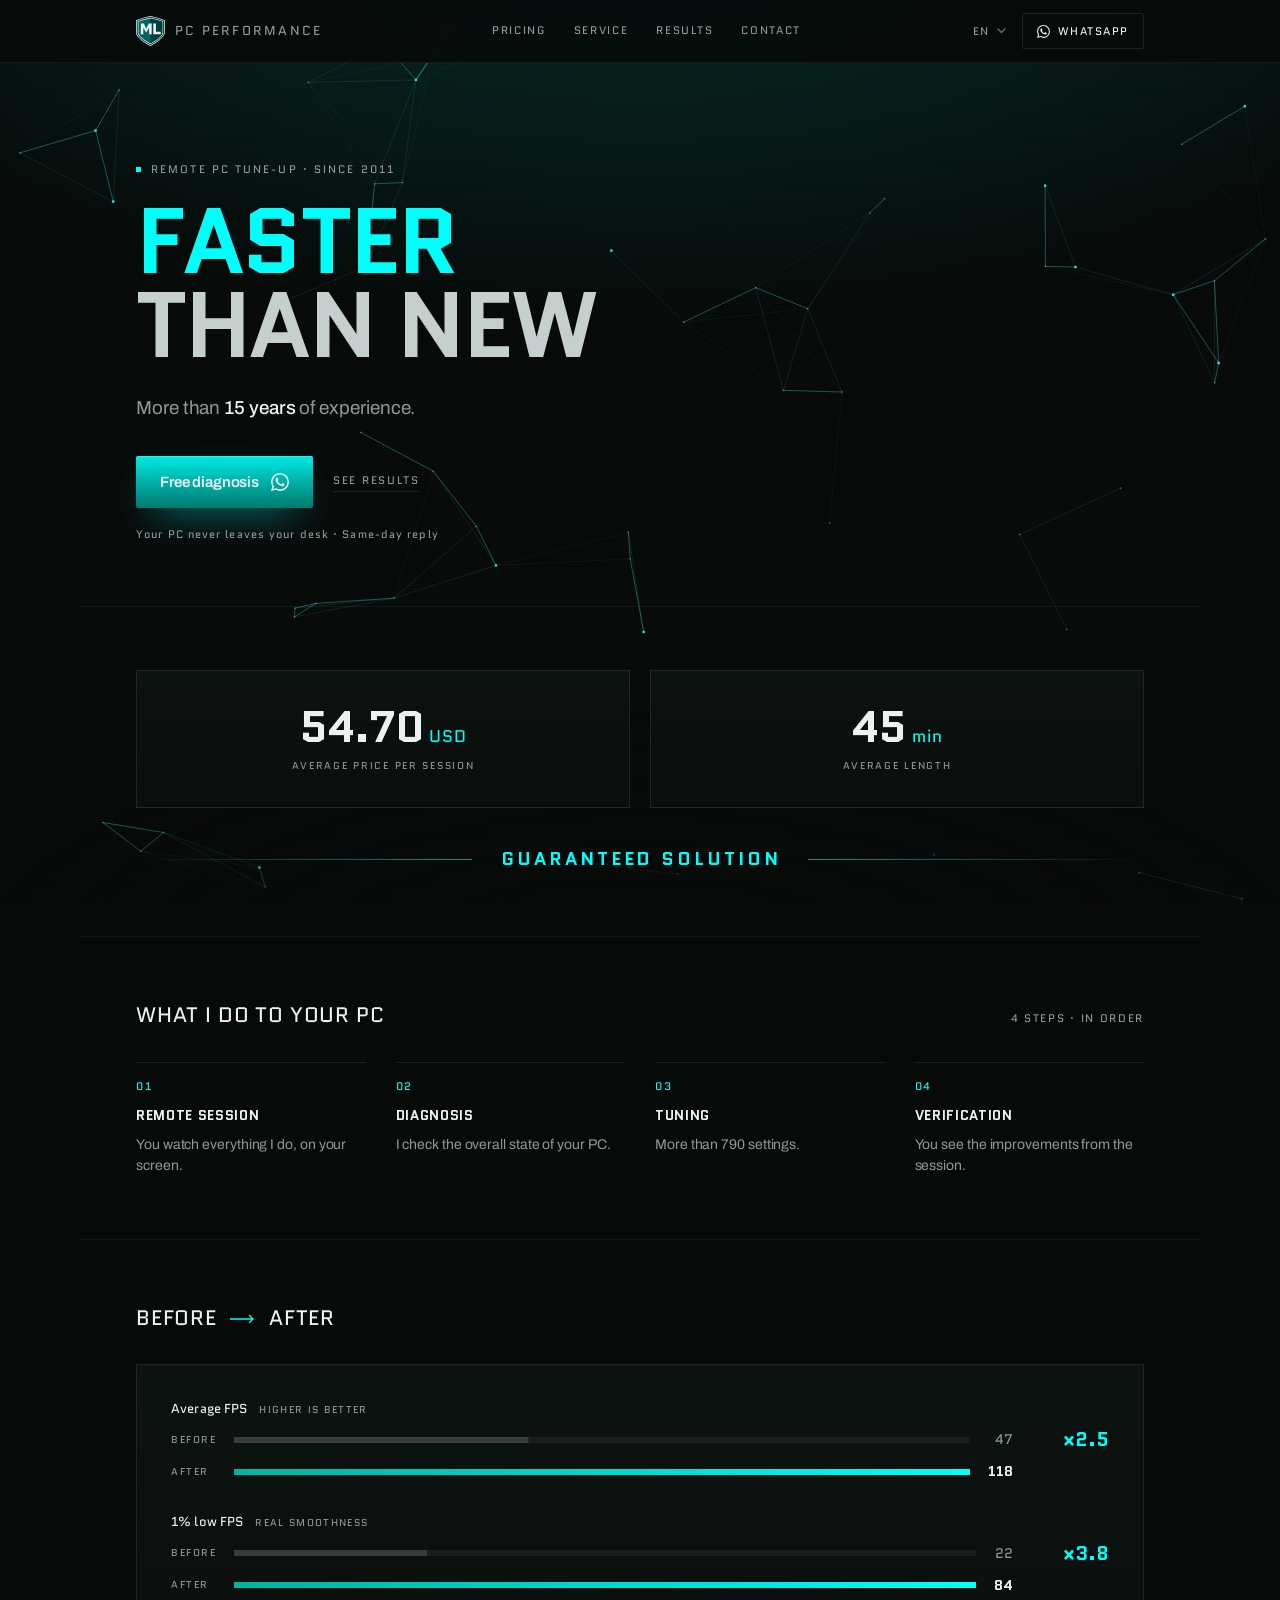
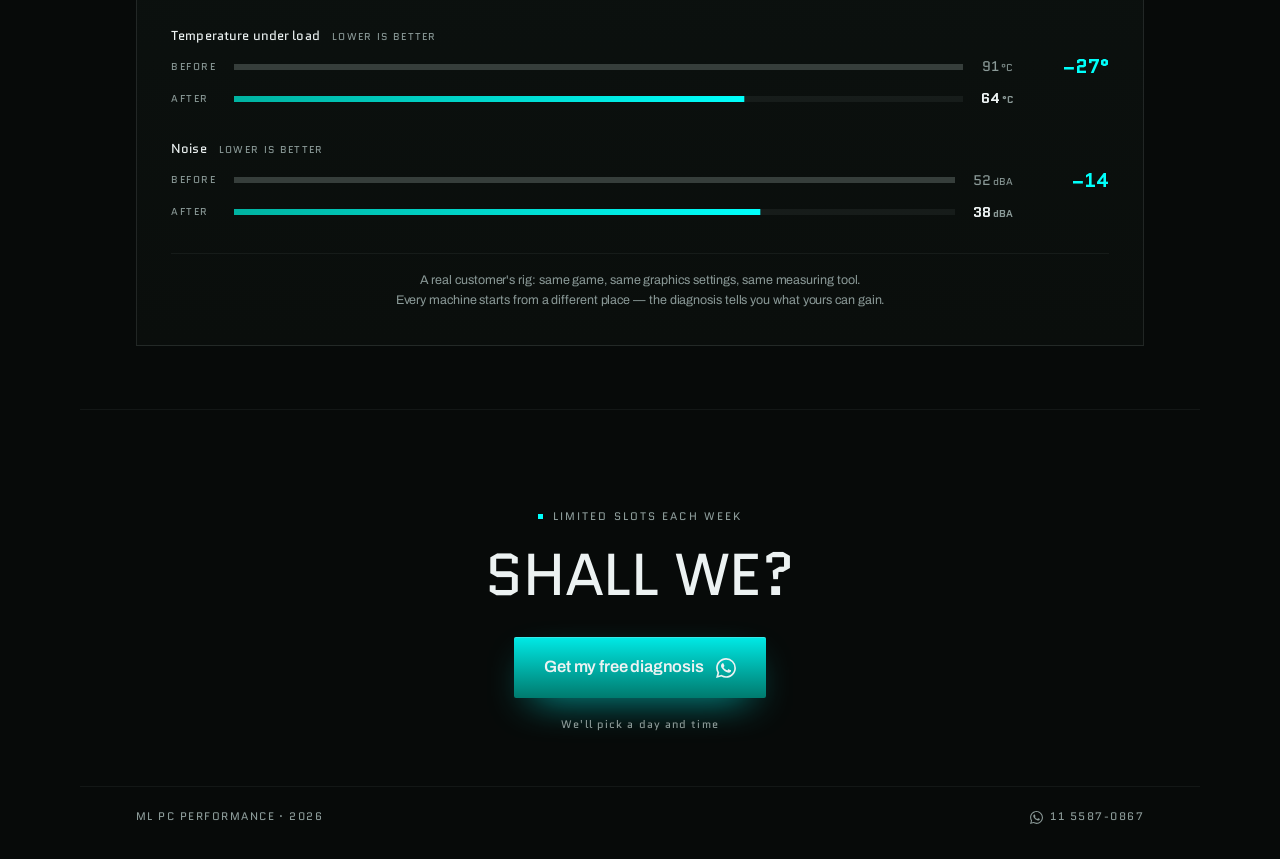
==== commit 01310d32: "Eventos ViewContent y Schedule, y ajustes del header y los testimonios en celular - ViewContent: al " ====
--- a/index.html
+++ b/index.html
@@ -63,14 +63,14 @@
      asi WhatsApp anda aunque el JavaScript no llegue a correr.
      Va aca arriba y sin defer porque el color de marca tiene que estar
      puesto antes del primer pintado. -->
-<script src="config_editor.js?v=20261113b"></script>
+<script src="config_editor.js?v=20261113c"></script>
 <link rel="stylesheet" href="https://fonts.googleapis.com/css2?family=Archivo:wght@400;500;600&family=Quantico:wght@400;700&display=swap">
 <!-- ?v= corta el cache del CDN: Pages sirve con max-age=600 y cada nodo
      guarda su copia, asi que sin esto un visitante (o un celular en 4G,
      que sale por otro nodo) puede ver hasta 10 minutos la version vieja.
      SUBIR ESTE NUMERO EN CADA DEPLOY que toque css/ o js/. -->
-<link rel="stylesheet" href="css/theme.css?v=20261113b">
-<link rel="stylesheet" href="css/styles.css?v=20261113b">
+<link rel="stylesheet" href="css/theme.css?v=20261113c">
+<link rel="stylesheet" href="css/styles.css?v=20261113c">
 </head>
 <body>
 <canvas id="plexus" aria-hidden="true"></canvas>
@@ -98,11 +98,11 @@
       </div>
       <!-- las secciones: js/nav.js scrollea y enciende la que se esta leyendo -->
       <nav class="nav" id="nav" data-i18n-attr="aria-label:nav_aria" aria-label="Secciones">
-        <a href="#precio" data-i18n="nav_precio">Precio</a>
+        <a href="#precio" class="nav__ancho" data-i18n="nav_precio">Precio</a>
         <a href="#servicio" data-i18n="nav_servicio">Servicio</a>
         <a href="#resultados" data-i18n="nav_resultados">Resultados</a>
         <a href="#testimonios" data-i18n="nav_opiniones" hidden>Testimonios</a>
-        <a href="#contacto" data-i18n="nav_contacto">Contacto</a>
+        <a href="#contacto" class="nav__ancho" data-i18n="nav_contacto">Contacto</a>
       </nav>
       <div class="top__right">
         <!-- el menu lo arma js/i18n.js desde su lista de idiomas -->
@@ -113,8 +113,8 @@
           </button>
           <div class="lang__menu" id="langMenu" role="listbox" aria-label="Idioma / Language"></div>
         </div>
-        <a class="top__cta" data-wa="header" href="https://wa.me/5491155870867?text=Hola%21%20Quiero%20una%20puesta%20a%20punto%20de%20mi%20PC">
-          <svg class="ico-wa" width="13" height="13" viewBox="0 0 24 24" fill="currentColor" aria-hidden="true"><path d="M17.472 14.382c-.297-.149-1.758-.867-2.03-.967-.273-.099-.471-.148-.67.15-.197.297-.767.966-.94 1.164-.173.199-.347.223-.644.075-.297-.15-1.255-.463-2.39-1.475-.883-.788-1.48-1.761-1.653-2.059-.173-.297-.018-.458.13-.606.134-.133.298-.347.446-.52.149-.174.198-.298.298-.497.099-.198.05-.371-.025-.52-.075-.149-.669-1.612-.916-2.207-.242-.579-.487-.5-.669-.51-.173-.008-.371-.01-.57-.01-.198 0-.52.074-.792.372-.272.297-1.04 1.016-1.04 2.479 0 1.462 1.065 2.875 1.213 3.074.149.198 2.096 3.2 5.077 4.487.709.306 1.262.489 1.694.625.712.227 1.36.195 1.871.118.571-.085 1.758-.719 2.006-1.413.248-.694.248-1.289.173-1.413-.074-.124-.272-.198-.57-.347m-5.421 7.403h-.004a9.87 9.87 0 0 1-5.031-1.378l-.361-.214-3.741.982.998-3.648-.235-.374a9.86 9.86 0 0 1-1.51-5.26c.001-5.45 4.436-9.884 9.888-9.884 2.64 0 5.122 1.03 6.988 2.898a9.825 9.825 0 0 1 2.893 6.994c-.003 5.45-4.437 9.884-9.885 9.884m8.413-18.297A11.815 11.815 0 0 0 12.05 0C5.495 0 .16 5.335.157 11.892c0 2.096.547 4.142 1.588 5.945L.057 24l6.305-1.654a11.882 11.882 0 0 0 5.683 1.448h.005c6.554 0 11.89-5.335 11.893-11.893a11.821 11.821 0 0 0-3.48-8.413Z"/></svg> WhatsApp
+        <a class="top__cta" data-wa="header" aria-label="WhatsApp" href="https://wa.me/5491155870867?text=Hola%21%20Quiero%20una%20puesta%20a%20punto%20de%20mi%20PC">
+          <svg class="ico-wa" width="13" height="13" viewBox="0 0 24 24" fill="currentColor" aria-hidden="true"><path d="M17.472 14.382c-.297-.149-1.758-.867-2.03-.967-.273-.099-.471-.148-.67.15-.197.297-.767.966-.94 1.164-.173.199-.347.223-.644.075-.297-.15-1.255-.463-2.39-1.475-.883-.788-1.48-1.761-1.653-2.059-.173-.297-.018-.458.13-.606.134-.133.298-.347.446-.52.149-.174.198-.298.298-.497.099-.198.05-.371-.025-.52-.075-.149-.669-1.612-.916-2.207-.242-.579-.487-.5-.669-.51-.173-.008-.371-.01-.57-.01-.198 0-.52.074-.792.372-.272.297-1.04 1.016-1.04 2.479 0 1.462 1.065 2.875 1.213 3.074.149.198 2.096 3.2 5.077 4.487.709.306 1.262.489 1.694.625.712.227 1.36.195 1.871.118.571-.085 1.758-.719 2.006-1.413.248-.694.248-1.289.173-1.413-.074-.124-.272-.198-.57-.347m-5.421 7.403h-.004a9.87 9.87 0 0 1-5.031-1.378l-.361-.214-3.741.982.998-3.648-.235-.374a9.86 9.86 0 0 1-1.51-5.26c.001-5.45 4.436-9.884 9.888-9.884 2.64 0 5.122 1.03 6.988 2.898a9.825 9.825 0 0 1 2.893 6.994c-.003 5.45-4.437 9.884-9.885 9.884m8.413-18.297A11.815 11.815 0 0 0 12.05 0C5.495 0 .16 5.335.157 11.892c0 2.096.547 4.142 1.588 5.945L.057 24l6.305-1.654a11.882 11.882 0 0 0 5.683 1.448h.005c6.554 0 11.89-5.335 11.893-11.893a11.821 11.821 0 0 0-3.48-8.413Z"/></svg> <span class="top__cta-txt">WhatsApp</span>
         </a>
       </div>
     </div>
@@ -489,14 +489,14 @@
   </form>
 </dialog>
 
-<script src="js/i18n.js?v=20261113b"></script>
-<script src="js/plexus.js?v=20261113b"></script>
-<script src="js/drag.js?v=20261113b"></script>
+<script src="js/i18n.js?v=20261113c"></script>
+<script src="js/plexus.js?v=20261113c"></script>
+<script src="js/drag.js?v=20261113c"></script>
 <!-- El formulario de diagnostico: intercepta los botones y, al
      enviarse, arma el mensaje y salta a WhatsApp. -->
-<script src="js/formulario.js?v=20261113b"></script>
-<script src="js/meta.js?v=20261113b"></script>
-<script src="js/testimonios.js?v=20261113b"></script>
-<script src="js/nav.js?v=20261113b"></script>
+<script src="js/formulario.js?v=20261113c"></script>
+<script src="js/meta.js?v=20261113c"></script>
+<script src="js/testimonios.js?v=20261113c"></script>
+<script src="js/nav.js?v=20261113c"></script>
 </body>
 </html>
--- a/css/styles.css
+++ b/css/styles.css
@@ -173,8 +173,33 @@
 .nav a[aria-current="true"]::after{ transform: scaleX(1); }
 /* sin anclas por codigo (sin JS), el header fijo taparia el titulo */
 main > section[id]{ scroll-margin-top: 62px; }
-/* no entra junto con el logo, el idioma y WhatsApp */
-@media (max-width: 960px){ .nav{ display: none; } }
+/* SIN LUGAR PARA TODO (celular y tablet): el logo queda solo el escudo,
+   WhatsApp solo su icono, y las secciones ocupan el medio como una tira
+   que se desliza de costado con el dedo, sin sumar otra fila al header.
+   Los bordes se desvanecen para que se note que hay mas de cada lado;
+   js/nav.js corre la tira para que la encendida quede siempre a la vista. */
+@media (max-width: 960px){
+  .brand__name{ display: none; }
+  /* .top delante: la regla general de .top__cta esta mas abajo en el
+     archivo y, con el mismo peso, le ganaba a esta */
+  .top .top__cta{ padding: 7px; }      /* el icono queda del mismo tamaño: se achica la caja */
+  .top__cta-txt{ display: none; }
+  .top__in{ gap: 12px; }
+  .top__right{ gap: 10px; }
+  .nav{
+    flex: 1 1 auto; min-width: 0; gap: 18px;
+    overflow-x: auto; overscroll-behavior-x: contain;
+    scrollbar-width: none;
+    padding-inline: 14px;
+    -webkit-mask-image: linear-gradient(90deg, transparent, #000 14px, #000 calc(100% - 14px), transparent);
+            mask-image: linear-gradient(90deg, transparent, #000 14px, #000 calc(100% - 14px), transparent);
+  }
+  .nav::-webkit-scrollbar{ display: none; }
+  .nav a{ flex: none; }
+  /* Precio y Contacto no: el precio esta apenas abajo del titulo y el
+     contacto es el boton de WhatsApp que tienen al lado */
+  .nav a.nav__ancho{ display: none; }
+}
 
 /* ---- selector de idioma ----
    Menu propio en lugar de un <select>: el nativo abre una lista del
@@ -965,7 +990,14 @@
   .testi__pag{ grid-template-columns: repeat(2, minmax(0,1fr)); }
 }
 @media (max-width: 620px){
-  .testi__pag{ grid-template-columns: 1fr; }
+  .testi__pag{ grid-template-columns: 1fr; gap: 12px; }
+  /* en el celular la tarjeta ocupa todo el ancho: con 4 renglones entra
+     lo mismo que con 6 en la PC, y la caja queda bastante mas baja */
+  .testi__card{ padding: 12px 16px; gap: 7px; }
+  .testi__leer{ margin-top: -4px; }
+  .testi__txt{ --renglon: 1.45em; line-height: 1.45; height: calc(var(--renglon) * 4); }
+  .testi__txt--corto p{ font-size: 1.12rem; }
+  .testi__pie{ padding-top: 8px; }
   .tpag{ min-height: calc(100dvh - 56px); align-items: flex-start; }
 }
 
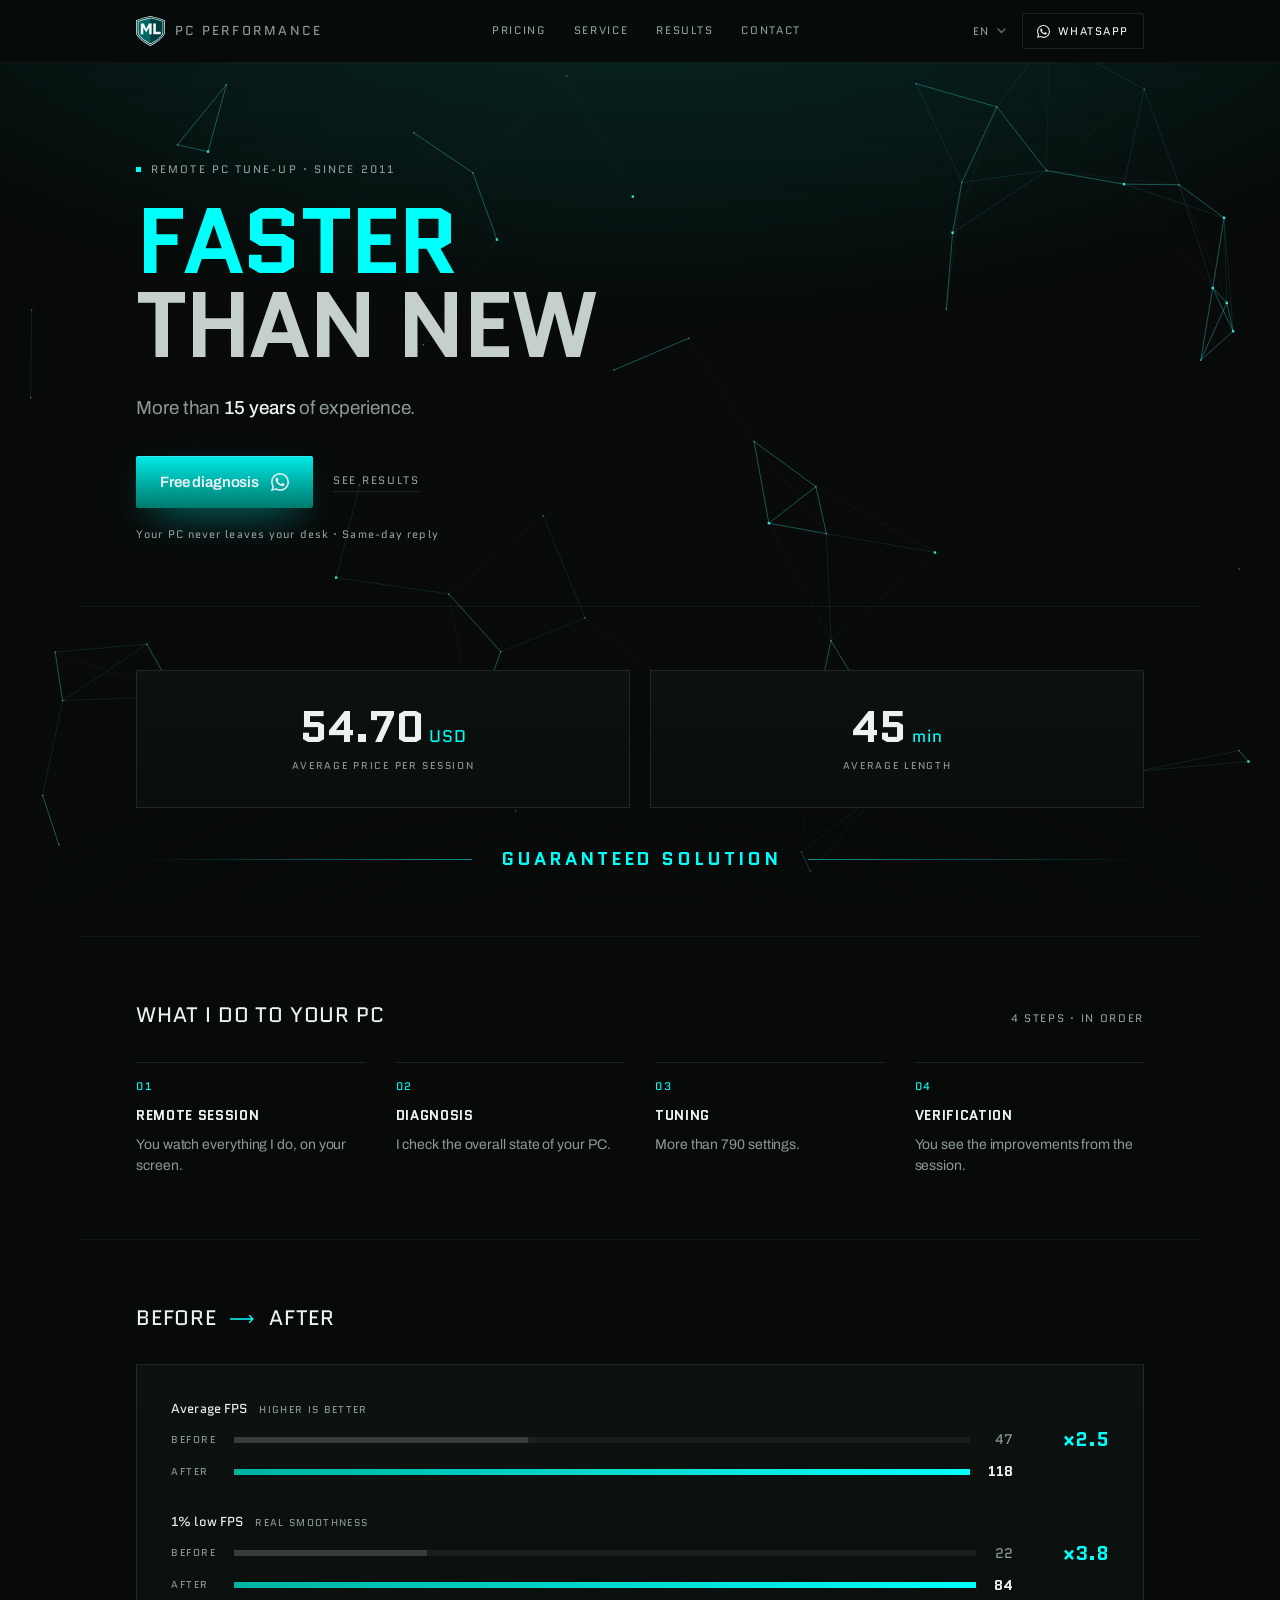
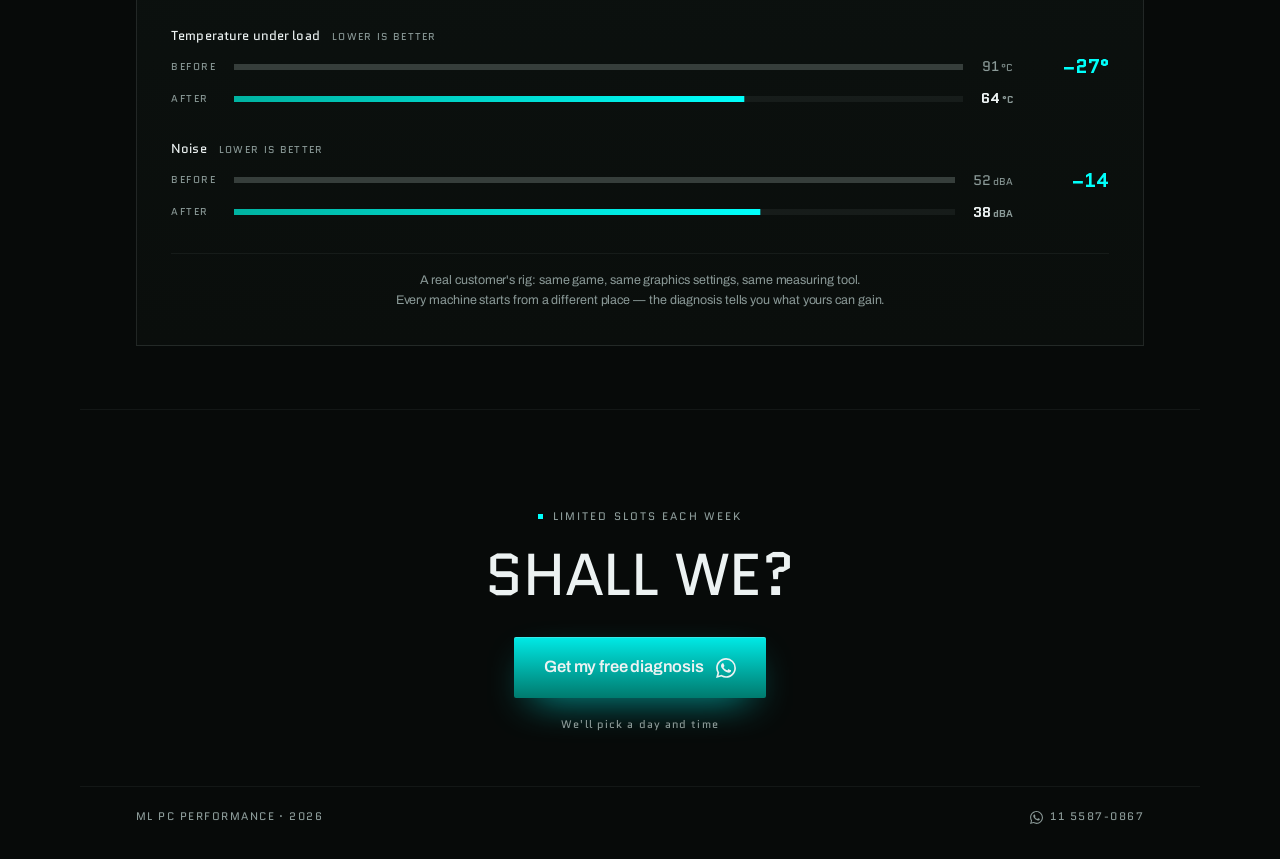
==== commit 91f45100: "Onda expansiva con glitch al hacer click Cada click larga un anillo que deforma el contenido con spl" ====
--- a/index.html
+++ b/index.html
@@ -63,14 +63,14 @@
      asi WhatsApp anda aunque el JavaScript no llegue a correr.
      Va aca arriba y sin defer porque el color de marca tiene que estar
      puesto antes del primer pintado. -->
-<script src="config_editor.js?v=20261113c"></script>
+<script src="config_editor.js?v=20261113d"></script>
 <link rel="stylesheet" href="https://fonts.googleapis.com/css2?family=Archivo:wght@400;500;600&family=Quantico:wght@400;700&display=swap">
 <!-- ?v= corta el cache del CDN: Pages sirve con max-age=600 y cada nodo
      guarda su copia, asi que sin esto un visitante (o un celular en 4G,
      que sale por otro nodo) puede ver hasta 10 minutos la version vieja.
      SUBIR ESTE NUMERO EN CADA DEPLOY que toque css/ o js/. -->
-<link rel="stylesheet" href="css/theme.css?v=20261113c">
-<link rel="stylesheet" href="css/styles.css?v=20261113c">
+<link rel="stylesheet" href="css/theme.css?v=20261113d">
+<link rel="stylesheet" href="css/styles.css?v=20261113d">
 </head>
 <body>
 <canvas id="plexus" aria-hidden="true"></canvas>
@@ -489,14 +489,42 @@
   </form>
 </dialog>
 
-<script src="js/i18n.js?v=20261113c"></script>
-<script src="js/plexus.js?v=20261113c"></script>
-<script src="js/drag.js?v=20261113c"></script>
+<!-- EL FILTRO DE LA ONDA DEL CLICK (js/onda.js): desplaza el contenido real
+     con el mapa que genera el JS (R = x, G = y, gris = neutro). Tres
+     desplazamientos con distinta fuerza, uno por canal: split RGB solo
+     donde hay distorsion. La version liviana es para maquinas que no dan
+     abasto (la elige js/onda.js midiendo los frames). -->
+<svg class="fx-defs" aria-hidden="true" width="0" height="0">
+  <filter id="onda" filterUnits="userSpaceOnUse" primitiveUnits="userSpaceOnUse" color-interpolation-filters="sRGB" x="0" y="0" width="1" height="1">
+    <feImage id="onda-mapa" preserveAspectRatio="none" result="map"/>
+    <feFlood flood-color="rgb(128,128,128)" result="neutral"/>
+    <feComposite in="map" in2="neutral" operator="over" result="dmap"/>
+    <feDisplacementMap in="SourceGraphic" in2="dmap" scale="84" xChannelSelector="R" yChannelSelector="G" result="dr"/>
+    <feDisplacementMap in="SourceGraphic" in2="dmap" scale="70" xChannelSelector="R" yChannelSelector="G" result="dg"/>
+    <feDisplacementMap in="SourceGraphic" in2="dmap" scale="56" xChannelSelector="R" yChannelSelector="G" result="db"/>
+    <feColorMatrix in="dr" values="1 0 0 0 0  0 0 0 0 0  0 0 0 0 0  0 0 0 1 0" result="r"/>
+    <feColorMatrix in="dg" values="0 0 0 0 0  0 1 0 0 0  0 0 0 0 0  0 0 0 1 0" result="g"/>
+    <feColorMatrix in="db" values="0 0 0 0 0  0 0 0 0 0  0 0 1 0 0  0 0 0 1 0" result="b"/>
+    <feComposite in="r" in2="g" operator="arithmetic" k2="1" k3="1" result="rg"/>
+    <feComposite in="rg" in2="b" operator="arithmetic" k2="1" k3="1"/>
+  </filter>
+  <filter id="onda-lite" filterUnits="userSpaceOnUse" primitiveUnits="userSpaceOnUse" color-interpolation-filters="sRGB" x="0" y="0" width="1" height="1">
+    <feImage id="onda-mapa-lite" preserveAspectRatio="none" result="map"/>
+    <feFlood flood-color="rgb(128,128,128)" result="neutral"/>
+    <feComposite in="map" in2="neutral" operator="over" result="dmap"/>
+    <feDisplacementMap in="SourceGraphic" in2="dmap" scale="70" xChannelSelector="R" yChannelSelector="G"/>
+  </filter>
+</svg>
+
+<script src="js/i18n.js?v=20261113d"></script>
+<script src="js/plexus.js?v=20261113d"></script>
+<script src="js/drag.js?v=20261113d"></script>
 <!-- El formulario de diagnostico: intercepta los botones y, al
      enviarse, arma el mensaje y salta a WhatsApp. -->
-<script src="js/formulario.js?v=20261113c"></script>
-<script src="js/meta.js?v=20261113c"></script>
-<script src="js/testimonios.js?v=20261113c"></script>
-<script src="js/nav.js?v=20261113c"></script>
+<script src="js/formulario.js?v=20261113d"></script>
+<script src="js/meta.js?v=20261113d"></script>
+<script src="js/testimonios.js?v=20261113d"></script>
+<script src="js/nav.js?v=20261113d"></script>
+<script src="js/onda.js?v=20261113d"></script>
 </body>
 </html>
--- a/css/styles.css
+++ b/css/styles.css
@@ -1001,6 +1001,14 @@
   .tpag{ min-height: calc(100dvh - 56px); align-items: flex-start; }
 }
 
+/* ============ onda del click (js/onda.js) ============ */
+.fx-defs{ position: absolute; width: 0; height: 0; overflow: hidden; pointer-events: none; }
+/* las cajitas del glitch de texto: etiquetas propias para que ninguna
+   regla del sitio las alcance. Los renglones del original van con <br>:
+   no se corta en ningun otro lado, asi el texto no se reacomoda */
+zg-t, zg-w{ white-space: nowrap; }
+zg-c{ display: inline-block; text-align: center; }
+
 /* ============ responsive ============ */
 @media (max-width: 860px){
   .steps{ grid-template-columns: repeat(2, minmax(0,1fr)); }
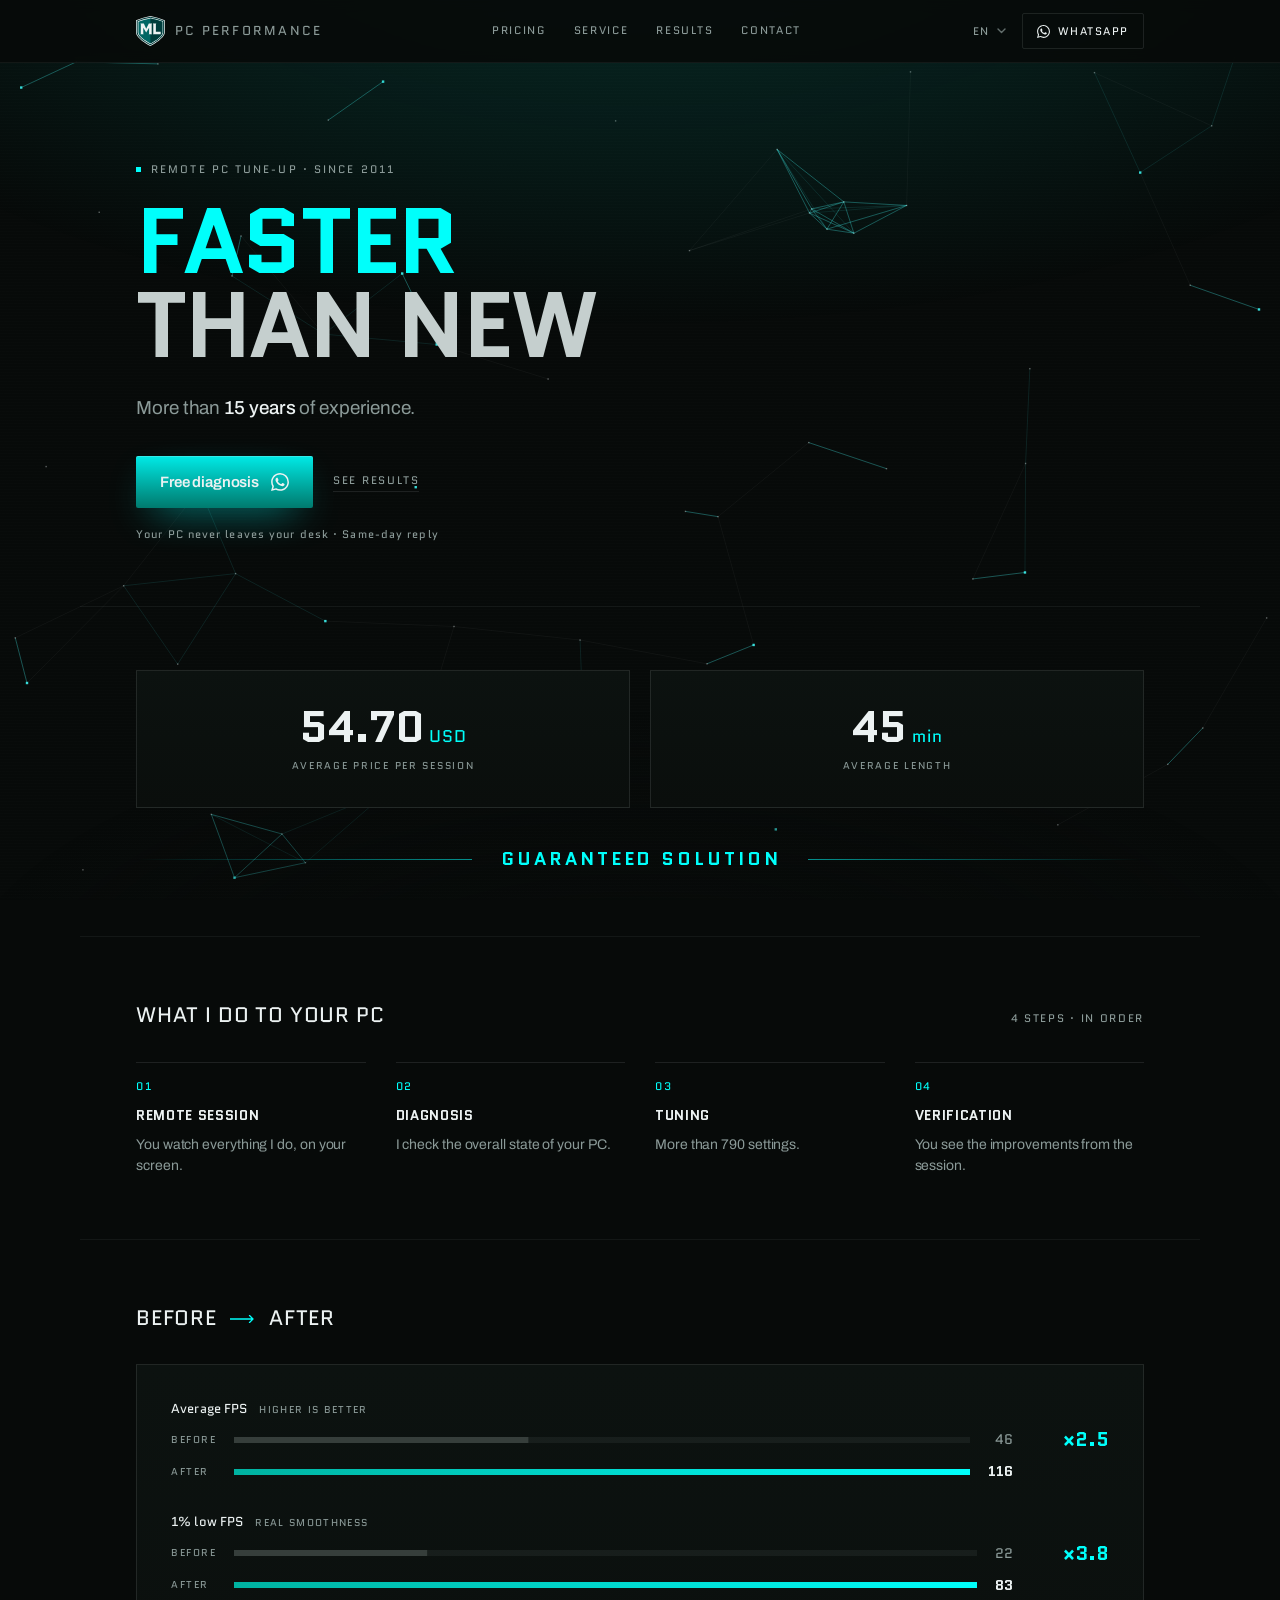
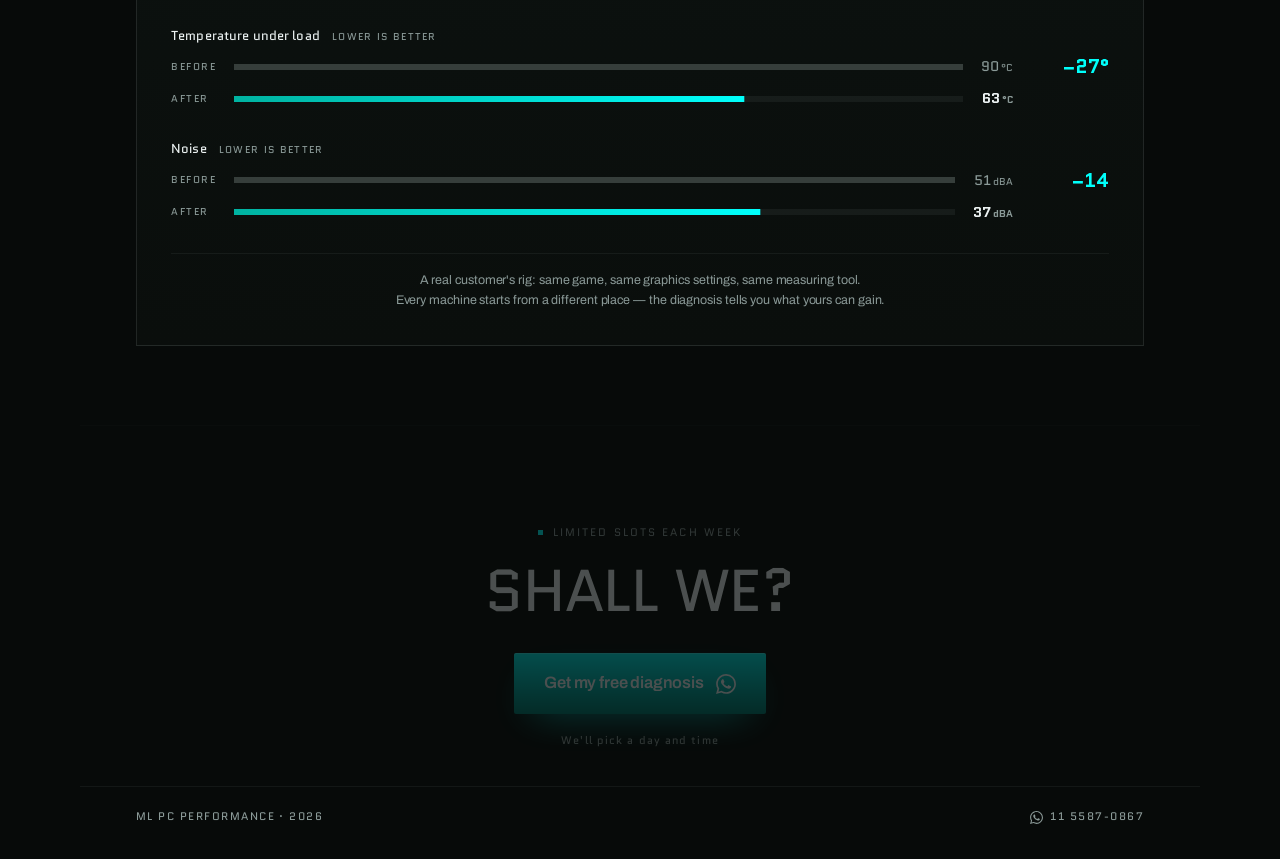
==== commit 61e1e324: "La onda del click no rompe el cursor, el fondo ni el arrastre - Solo sale con un click de verdad (ap" ====
--- a/index.html
+++ b/index.html
@@ -63,14 +63,14 @@
      asi WhatsApp anda aunque el JavaScript no llegue a correr.
      Va aca arriba y sin defer porque el color de marca tiene que estar
      puesto antes del primer pintado. -->
-<script src="config_editor.js?v=20261113d"></script>
+<script src="config_editor.js?v=20261113e"></script>
 <link rel="stylesheet" href="https://fonts.googleapis.com/css2?family=Archivo:wght@400;500;600&family=Quantico:wght@400;700&display=swap">
 <!-- ?v= corta el cache del CDN: Pages sirve con max-age=600 y cada nodo
      guarda su copia, asi que sin esto un visitante (o un celular en 4G,
      que sale por otro nodo) puede ver hasta 10 minutos la version vieja.
      SUBIR ESTE NUMERO EN CADA DEPLOY que toque css/ o js/. -->
-<link rel="stylesheet" href="css/theme.css?v=20261113d">
-<link rel="stylesheet" href="css/styles.css?v=20261113d">
+<link rel="stylesheet" href="css/theme.css?v=20261113e">
+<link rel="stylesheet" href="css/styles.css?v=20261113e">
 </head>
 <body>
 <canvas id="plexus" aria-hidden="true"></canvas>
@@ -516,15 +516,15 @@
   </filter>
 </svg>
 
-<script src="js/i18n.js?v=20261113d"></script>
-<script src="js/plexus.js?v=20261113d"></script>
-<script src="js/drag.js?v=20261113d"></script>
+<script src="js/i18n.js?v=20261113e"></script>
+<script src="js/plexus.js?v=20261113e"></script>
+<script src="js/drag.js?v=20261113e"></script>
 <!-- El formulario de diagnostico: intercepta los botones y, al
      enviarse, arma el mensaje y salta a WhatsApp. -->
-<script src="js/formulario.js?v=20261113d"></script>
-<script src="js/meta.js?v=20261113d"></script>
-<script src="js/testimonios.js?v=20261113d"></script>
-<script src="js/nav.js?v=20261113d"></script>
-<script src="js/onda.js?v=20261113d"></script>
+<script src="js/formulario.js?v=20261113e"></script>
+<script src="js/meta.js?v=20261113e"></script>
+<script src="js/testimonios.js?v=20261113e"></script>
+<script src="js/nav.js?v=20261113e"></script>
+<script src="js/onda.js?v=20261113e"></script>
 </body>
 </html>
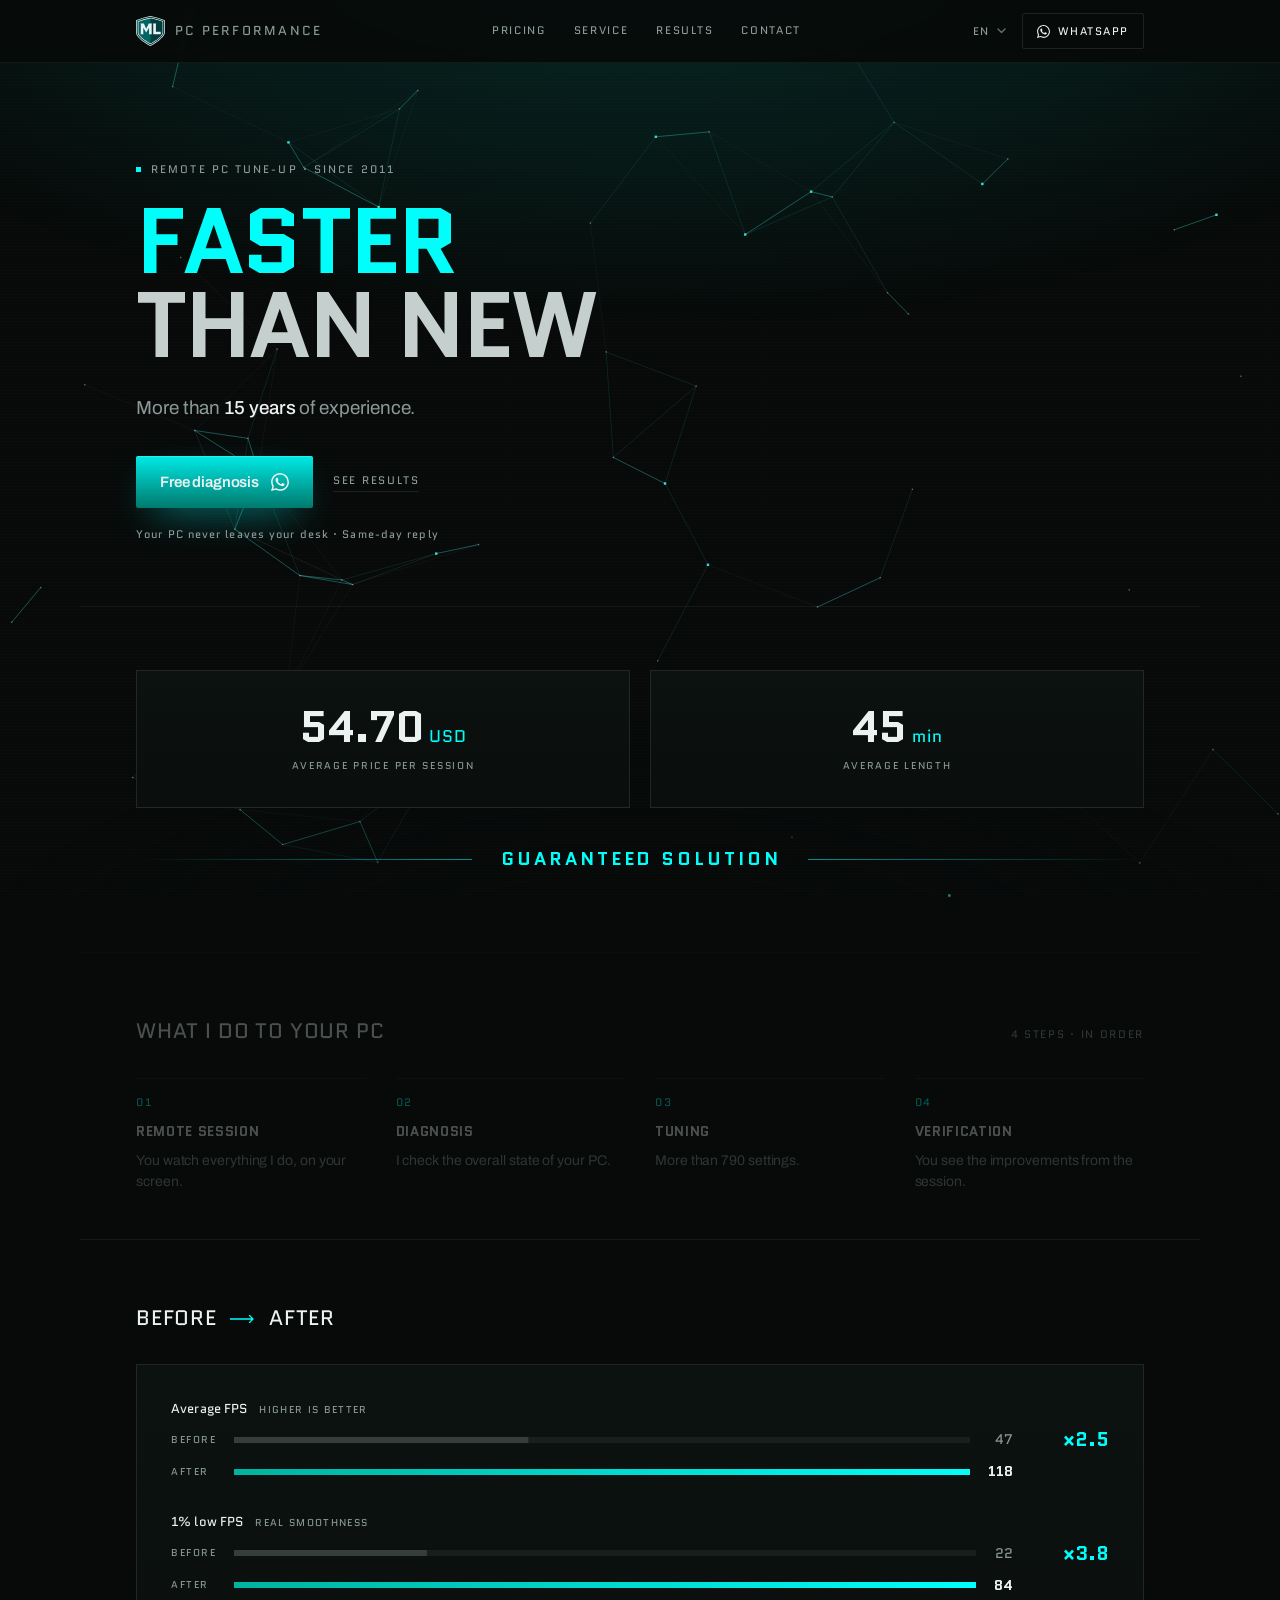
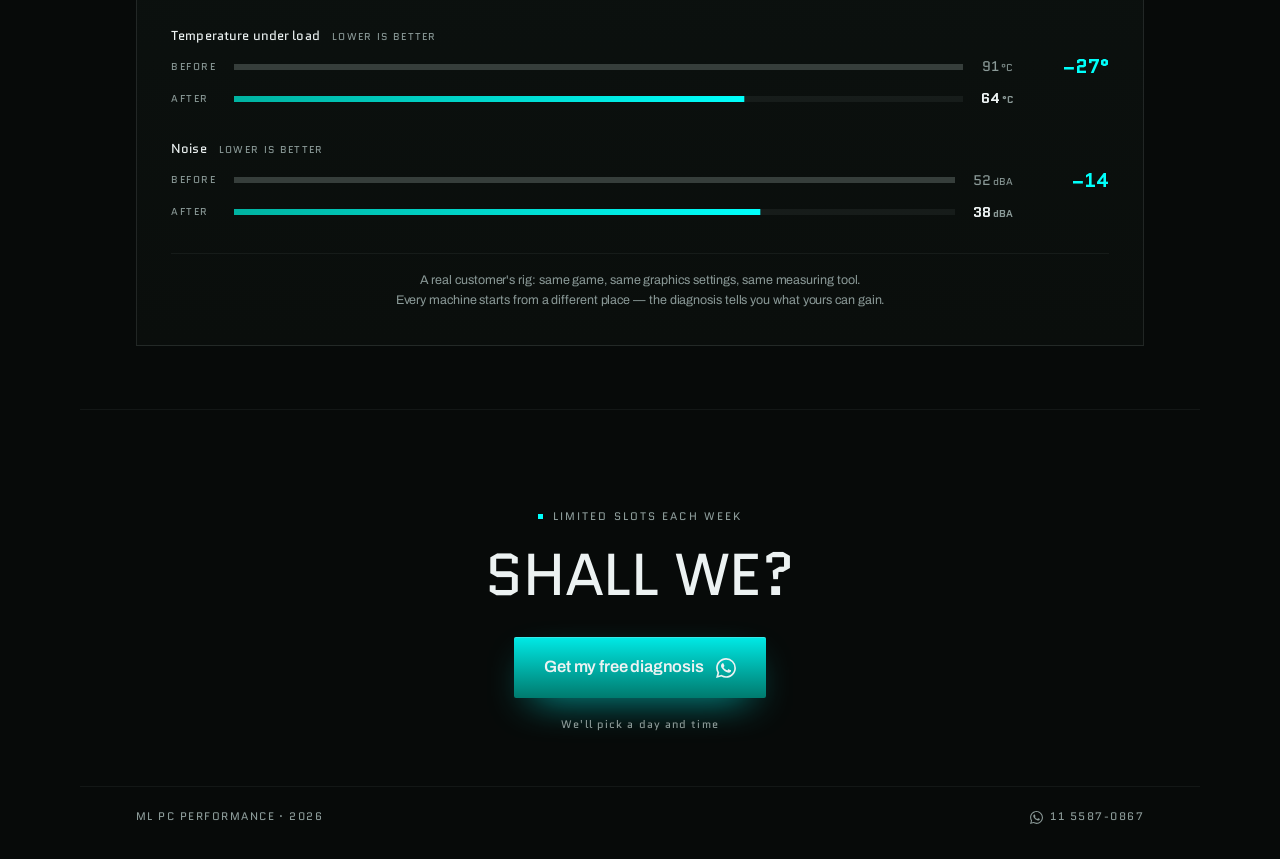
==== commit 40c7b168: "El fondo de nodos tambien reacciona a la onda del click - Empujon: cuando el anillo alcanza un nodo " ====
--- a/index.html
+++ b/index.html
@@ -63,14 +63,14 @@
      asi WhatsApp anda aunque el JavaScript no llegue a correr.
      Va aca arriba y sin defer porque el color de marca tiene que estar
      puesto antes del primer pintado. -->
-<script src="config_editor.js?v=20261113e"></script>
+<script src="config_editor.js?v=20261113f"></script>
 <link rel="stylesheet" href="https://fonts.googleapis.com/css2?family=Archivo:wght@400;500;600&family=Quantico:wght@400;700&display=swap">
 <!-- ?v= corta el cache del CDN: Pages sirve con max-age=600 y cada nodo
      guarda su copia, asi que sin esto un visitante (o un celular en 4G,
      que sale por otro nodo) puede ver hasta 10 minutos la version vieja.
      SUBIR ESTE NUMERO EN CADA DEPLOY que toque css/ o js/. -->
-<link rel="stylesheet" href="css/theme.css?v=20261113e">
-<link rel="stylesheet" href="css/styles.css?v=20261113e">
+<link rel="stylesheet" href="css/theme.css?v=20261113f">
+<link rel="stylesheet" href="css/styles.css?v=20261113f">
 </head>
 <body>
 <canvas id="plexus" aria-hidden="true"></canvas>
@@ -516,15 +516,15 @@
   </filter>
 </svg>
 
-<script src="js/i18n.js?v=20261113e"></script>
-<script src="js/plexus.js?v=20261113e"></script>
-<script src="js/drag.js?v=20261113e"></script>
+<script src="js/i18n.js?v=20261113f"></script>
+<script src="js/plexus.js?v=20261113f"></script>
+<script src="js/drag.js?v=20261113f"></script>
 <!-- El formulario de diagnostico: intercepta los botones y, al
      enviarse, arma el mensaje y salta a WhatsApp. -->
-<script src="js/formulario.js?v=20261113e"></script>
-<script src="js/meta.js?v=20261113e"></script>
-<script src="js/testimonios.js?v=20261113e"></script>
-<script src="js/nav.js?v=20261113e"></script>
-<script src="js/onda.js?v=20261113e"></script>
+<script src="js/formulario.js?v=20261113f"></script>
+<script src="js/meta.js?v=20261113f"></script>
+<script src="js/testimonios.js?v=20261113f"></script>
+<script src="js/nav.js?v=20261113f"></script>
+<script src="js/onda.js?v=20261113f"></script>
 </body>
 </html>
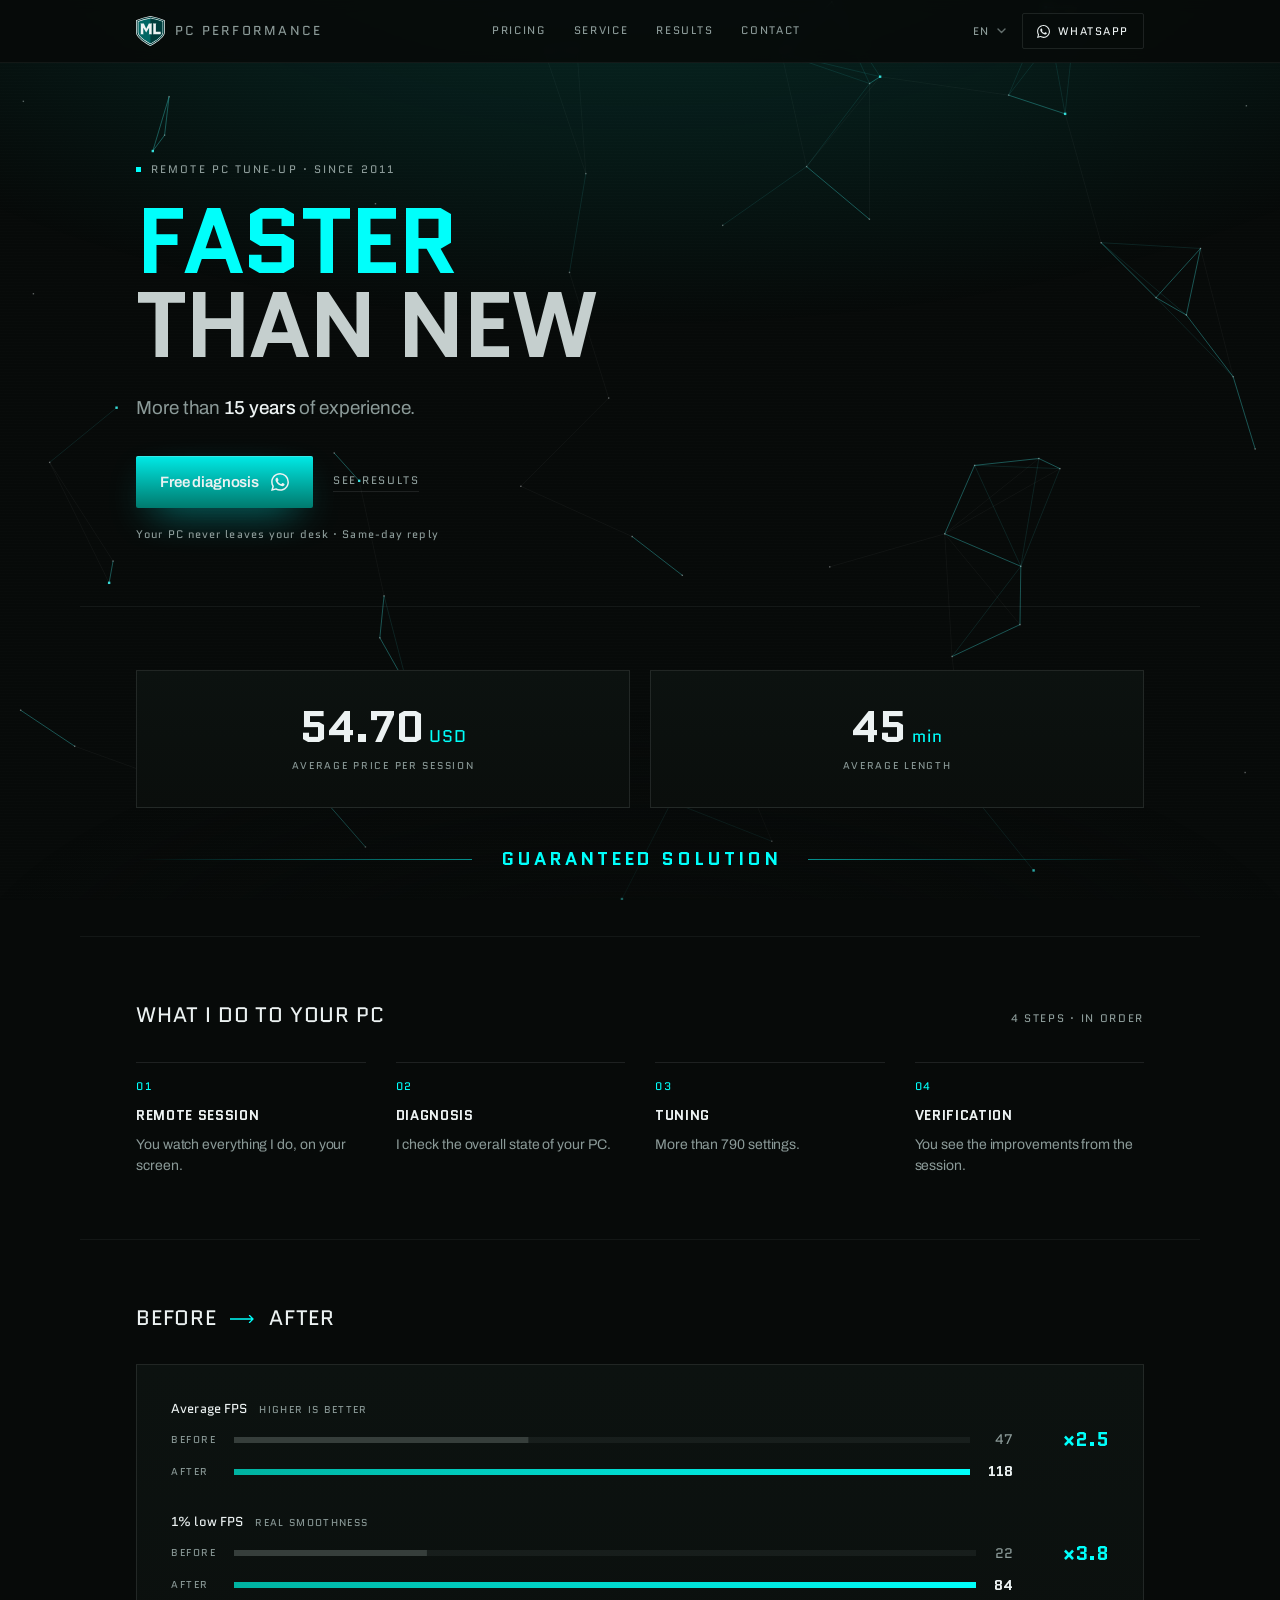
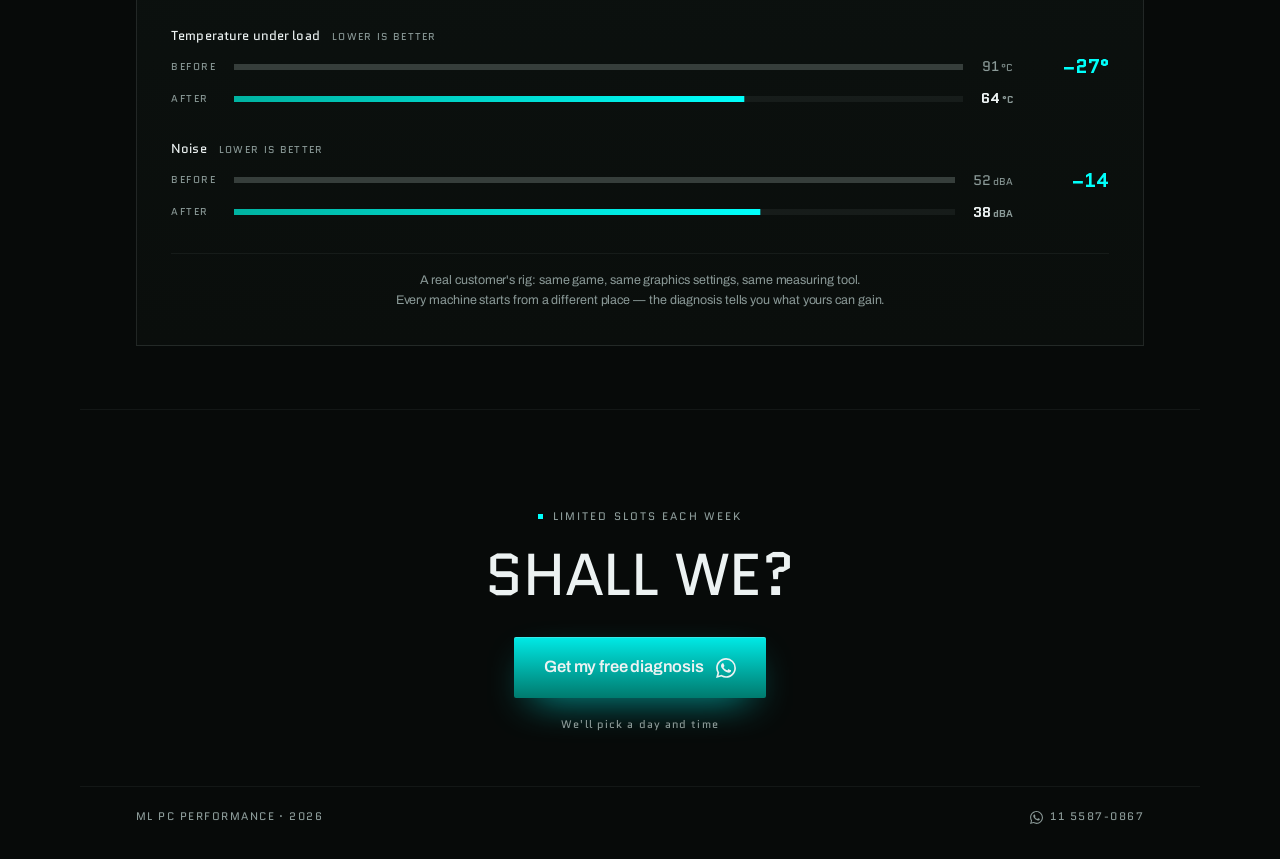
==== commit f33e6723: "Ventanas con animacion CRT, glitch sobre ellas y glitch del salto a WhatsApp - El formulario y "Leer" ====
--- a/index.html
+++ b/index.html
@@ -63,14 +63,14 @@
      asi WhatsApp anda aunque el JavaScript no llegue a correr.
      Va aca arriba y sin defer porque el color de marca tiene que estar
      puesto antes del primer pintado. -->
-<script src="config_editor.js?v=20261113f"></script>
+<script src="config_editor.js?v=20261113i"></script>
 <link rel="stylesheet" href="https://fonts.googleapis.com/css2?family=Archivo:wght@400;500;600&family=Quantico:wght@400;700&display=swap">
 <!-- ?v= corta el cache del CDN: Pages sirve con max-age=600 y cada nodo
      guarda su copia, asi que sin esto un visitante (o un celular en 4G,
      que sale por otro nodo) puede ver hasta 10 minutos la version vieja.
      SUBIR ESTE NUMERO EN CADA DEPLOY que toque css/ o js/. -->
-<link rel="stylesheet" href="css/theme.css?v=20261113f">
-<link rel="stylesheet" href="css/styles.css?v=20261113f">
+<link rel="stylesheet" href="css/theme.css?v=20261113i">
+<link rel="stylesheet" href="css/styles.css?v=20261113i">
 </head>
 <body>
 <canvas id="plexus" aria-hidden="true"></canvas>
@@ -516,15 +516,17 @@
   </filter>
 </svg>
 
-<script src="js/i18n.js?v=20261113f"></script>
-<script src="js/plexus.js?v=20261113f"></script>
-<script src="js/drag.js?v=20261113f"></script>
+<script src="js/i18n.js?v=20261113i"></script>
+<script src="js/plexus.js?v=20261113i"></script>
+<script src="js/drag.js?v=20261113i"></script>
 <!-- El formulario de diagnostico: intercepta los botones y, al
      enviarse, arma el mensaje y salta a WhatsApp. -->
-<script src="js/formulario.js?v=20261113f"></script>
-<script src="js/meta.js?v=20261113f"></script>
-<script src="js/testimonios.js?v=20261113f"></script>
-<script src="js/nav.js?v=20261113f"></script>
-<script src="js/onda.js?v=20261113f"></script>
+<script src="js/formulario.js?v=20261113i"></script>
+<script src="js/meta.js?v=20261113i"></script>
+<script src="js/testimonios.js?v=20261113i"></script>
+<script src="js/nav.js?v=20261113i"></script>
+<script src="js/onda.js?v=20261113i"></script>
+<script src="js/ventanas.js?v=20261113i"></script>
+<script src="js/salto.js?v=20261113i"></script>
 </body>
 </html>
--- a/css/styles.css
+++ b/css/styles.css
@@ -570,6 +570,102 @@
   background: var(--veil-deep);
   backdrop-filter: blur(4px);
 }
+
+/* ENTRADA Y SALIDA DE LAS VENTANAS: un monitor CRT que se prende y se
+   apaga, en la estetica del sitio.
+
+   Al abrir: una linea brillante en el medio se abre hacia arriba y abajo
+   (clip-path), con un destello que se apaga, un instante de split RGB en
+   el borde y una linea de escaneo que barre la caja. El contenido entra
+   escalonado. Todo es CSS y arranca solo al abrirse ([open]).
+
+   Al cerrar: se aplasta a una linea y la linea a un punto. Eso lo dispara
+   js/ventanas.js (le pone .cerrando y recien al terminar la cierra de
+   verdad), porque una animacion no puede correr en algo que ya se cerro.
+
+   Sin filter en las animaciones A PROPOSITO: js/onda.js usa filter en la
+   caja para el glitch del click, y una animacion de filter lo taparia. El
+   destello va en un pseudo-elemento.
+
+   La entrada va con "backwards", no "both": al terminar NO queda nada
+   puesto. Con "both" la caja se quedaba con su clip-path final, y eso
+   cortaba las listas desplegables del formulario, que son flotantes
+   (position: fixed) y pueden salir de la caja. */
+.modal::backdrop{
+  opacity: 0;
+  transition: opacity .35s var(--ease), overlay .35s allow-discrete, display .35s allow-discrete;
+}
+.modal[open]::backdrop{ opacity: 1; }
+@starting-style{ .modal[open]::backdrop{ opacity: 0; } }
+.modal.cerrando::backdrop{ opacity: 0; }
+
+.modal[open] .modal__caja{ animation: crtPrende .62s cubic-bezier(.2,.8,.2,1) backwards; }
+.modal.cerrando .modal__caja{ animation: crtApaga .36s cubic-bezier(.6,0,.8,.4) both; }
+
+@keyframes crtPrende{
+  0%  { clip-path: inset(50% 50% 50% 50%); box-shadow: none; }
+  18% { clip-path: inset(calc(50% - 1px) 0 calc(50% - 1px) 0); }
+  55% { clip-path: inset(0 0 0 0);
+        box-shadow: -4px 0 0 rgb(255 40 60 / .55), 4px 0 0 rgb(40 120 255 / .55); }
+  75% { box-shadow: -1px 0 0 rgb(255 40 60 / .3), 1px 0 0 rgb(40 120 255 / .3); }
+  100%{ clip-path: inset(0 0 0 0); box-shadow: none; }
+}
+@keyframes crtApaga{
+  0%  { clip-path: inset(0 0 0 0); opacity: 1; }
+  55% { clip-path: inset(calc(50% - 1px) 0 calc(50% - 1px) 0); opacity: 1; }
+  100%{ clip-path: inset(calc(50% - 1px) 50% calc(50% - 1px) 50%); opacity: 0; }
+}
+
+/* el destello (la caja se ve "encendida" y se apaga a su color) y la
+   linea de escaneo que la barre de arriba a abajo */
+.modal .modal__caja::before,
+.modal .modal__caja::after{
+  content: ''; position: absolute; left: 0; right: 0; pointer-events: none; z-index: 5;
+  opacity: 0;
+}
+.modal .modal__caja::before{
+  top: 0; bottom: 0;
+  background: radial-gradient(120% 60% at 50% 50%, rgb(from var(--accent) r g b / .55), rgb(from var(--fg) r g b / .18) 60%, transparent);
+  mix-blend-mode: screen;
+}
+.modal .modal__caja::after{
+  /* ocupa la caja quieta y lo que baja es su FONDO: si se moviera la
+     linea entera, al pasar el borde de abajo agrandaba lo scrolleable y
+     la caja quedaba con barra de scroll */
+  top: 0; bottom: 0;
+  background: linear-gradient(180deg, transparent, rgb(from var(--accent) r g b / .22) 70%, rgb(from var(--accent) r g b / .55) 96%, transparent)
+              0 -90px / 100% 90px no-repeat;
+}
+.modal[open] .modal__caja::before{ animation: crtDestello .62s ease-out both; }
+.modal[open] .modal__caja::after{ animation: crtBarrido .75s .18s cubic-bezier(.4,0,.2,1) both; }
+.modal.cerrando .modal__caja::before{ animation: crtDestelloFin .36s ease-in both; }
+@keyframes crtDestello{ 0%, 25%{ opacity: 1; } 100%{ opacity: 0; } }
+@keyframes crtDestelloFin{ 0%{ opacity: 0; } 60%, 100%{ opacity: 1; } }
+@keyframes crtBarrido{
+  0%  { opacity: 1; background-position: 0 -90px; }
+  85% { opacity: 1; }
+  100%{ opacity: 0; background-position: 0 calc(100% + 90px); }
+}
+
+/* el contenido entra escalonado, una vez que la caja ya se abrio.
+   SOLO OPACIDAD, a proposito:
+   - sin transform: corrido hacia abajo, el ultimo elemento asomaba por
+     debajo y aparecia la barra de scroll;
+   - sin filter (blur): un filter o un transform hace que las listas
+     desplegables de adentro (position: fixed) se midan desde ese bloque
+     y no desde la pantalla. Abrir una lista en el primer segundo la
+     dejaba corrida y la caja scrolleaba sola, que la cerraba. */
+.modal[open] .modal__caja > *{ animation: crtEntra .45s cubic-bezier(.2,.8,.2,1) backwards; }
+.modal[open] .modal__caja > :nth-child(1){ animation-delay: .22s; }
+.modal[open] .modal__caja > :nth-child(2){ animation-delay: .27s; }
+.modal[open] .modal__caja > :nth-child(3){ animation-delay: .32s; }
+.modal[open] .modal__caja > :nth-child(4){ animation-delay: .37s; }
+.modal[open] .modal__caja > :nth-child(5){ animation-delay: .42s; }
+.modal[open] .modal__caja > :nth-child(6){ animation-delay: .47s; }
+.modal[open] .modal__caja > :nth-child(7){ animation-delay: .52s; }
+.modal[open] .modal__caja > :nth-child(n+8){ animation-delay: .57s; }
+@keyframes crtEntra{ from{ opacity: 0; } to{ opacity: 1; } }
+
 /* Un <dialog> NO hereda el user-select del body: se dibuja en la top
    layer y el navegador le pone "text" por su cuenta. Sin esto, adentro
    del formulario se podia seleccionar todo, en contra de la regla del
@@ -999,6 +1095,14 @@
   .testi__txt--corto p{ font-size: 1.12rem; }
   .testi__pie{ padding-top: 8px; }
   .tpag{ min-height: calc(100dvh - 56px); align-items: flex-start; }
+}
+
+/* ============ glitch del salto a WhatsApp (js/salto.js) ============ */
+.salto-fx{ position: fixed; inset: 0; width: 100%; height: 100%; pointer-events: none; z-index: 70; }
+/* split RGB en todo el texto mientras dura, mas fuerte al final */
+.salto-glitch body *{
+  text-shadow: var(--gx, 0) 0 rgb(from var(--mal) r g b / var(--ga, 0)),
+               calc(var(--gx, 0) * -1) 0 rgb(40 120 255 / var(--ga, 0));
 }
 
 /* ============ onda del click (js/onda.js) ============ */
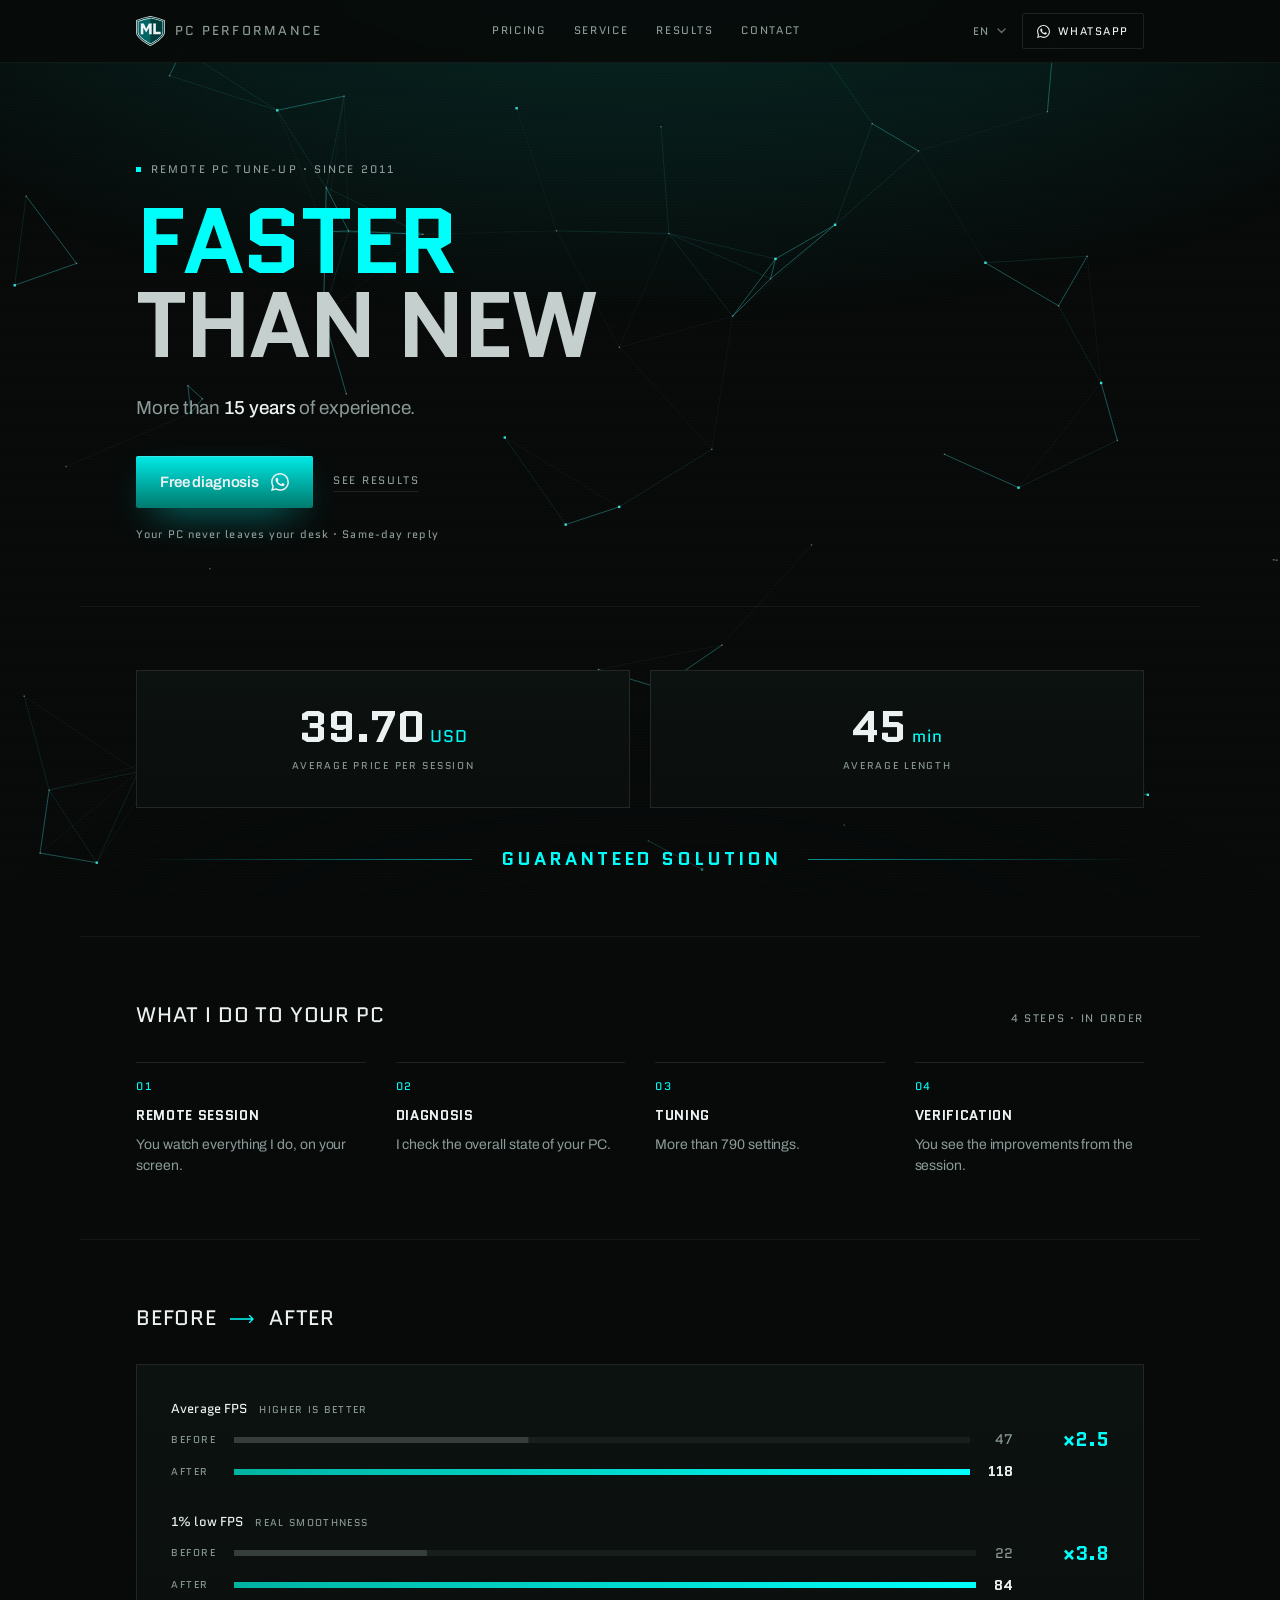
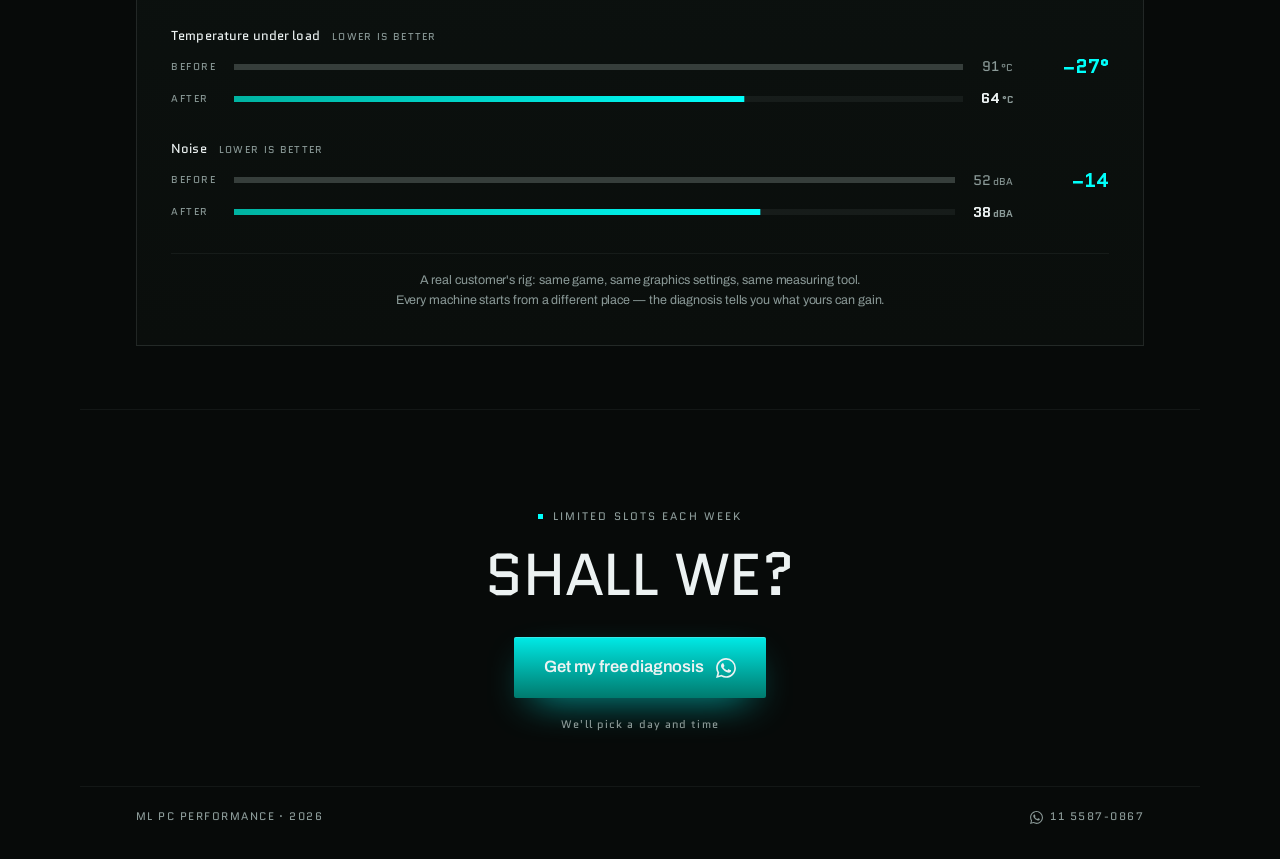
==== commit 0a83a440: "precio ARS 39.970 / precio USD 39,70 Cambiado desde el editor." ====
--- a/index.html
+++ b/index.html
@@ -63,14 +63,14 @@
      asi WhatsApp anda aunque el JavaScript no llegue a correr.
      Va aca arriba y sin defer porque el color de marca tiene que estar
      puesto antes del primer pintado. -->
-<script src="config_editor.js?v=20261113i"></script>
+<script src="config_editor.js?v=20261113j"></script>
 <link rel="stylesheet" href="https://fonts.googleapis.com/css2?family=Archivo:wght@400;500;600&family=Quantico:wght@400;700&display=swap">
 <!-- ?v= corta el cache del CDN: Pages sirve con max-age=600 y cada nodo
      guarda su copia, asi que sin esto un visitante (o un celular en 4G,
      que sale por otro nodo) puede ver hasta 10 minutos la version vieja.
      SUBIR ESTE NUMERO EN CADA DEPLOY que toque css/ o js/. -->
-<link rel="stylesheet" href="css/theme.css?v=20261113i">
-<link rel="stylesheet" href="css/styles.css?v=20261113i">
+<link rel="stylesheet" href="css/theme.css?v=20261113j">
+<link rel="stylesheet" href="css/styles.css?v=20261113j">
 </head>
 <body>
 <canvas id="plexus" aria-hidden="true"></canvas>
@@ -516,17 +516,17 @@
   </filter>
 </svg>
 
-<script src="js/i18n.js?v=20261113i"></script>
-<script src="js/plexus.js?v=20261113i"></script>
-<script src="js/drag.js?v=20261113i"></script>
+<script src="js/i18n.js?v=20261113j"></script>
+<script src="js/plexus.js?v=20261113j"></script>
+<script src="js/drag.js?v=20261113j"></script>
 <!-- El formulario de diagnostico: intercepta los botones y, al
      enviarse, arma el mensaje y salta a WhatsApp. -->
-<script src="js/formulario.js?v=20261113i"></script>
-<script src="js/meta.js?v=20261113i"></script>
-<script src="js/testimonios.js?v=20261113i"></script>
-<script src="js/nav.js?v=20261113i"></script>
-<script src="js/onda.js?v=20261113i"></script>
-<script src="js/ventanas.js?v=20261113i"></script>
-<script src="js/salto.js?v=20261113i"></script>
+<script src="js/formulario.js?v=20261113j"></script>
+<script src="js/meta.js?v=20261113j"></script>
+<script src="js/testimonios.js?v=20261113j"></script>
+<script src="js/nav.js?v=20261113j"></script>
+<script src="js/onda.js?v=20261113j"></script>
+<script src="js/ventanas.js?v=20261113j"></script>
+<script src="js/salto.js?v=20261113j"></script>
 </body>
 </html>
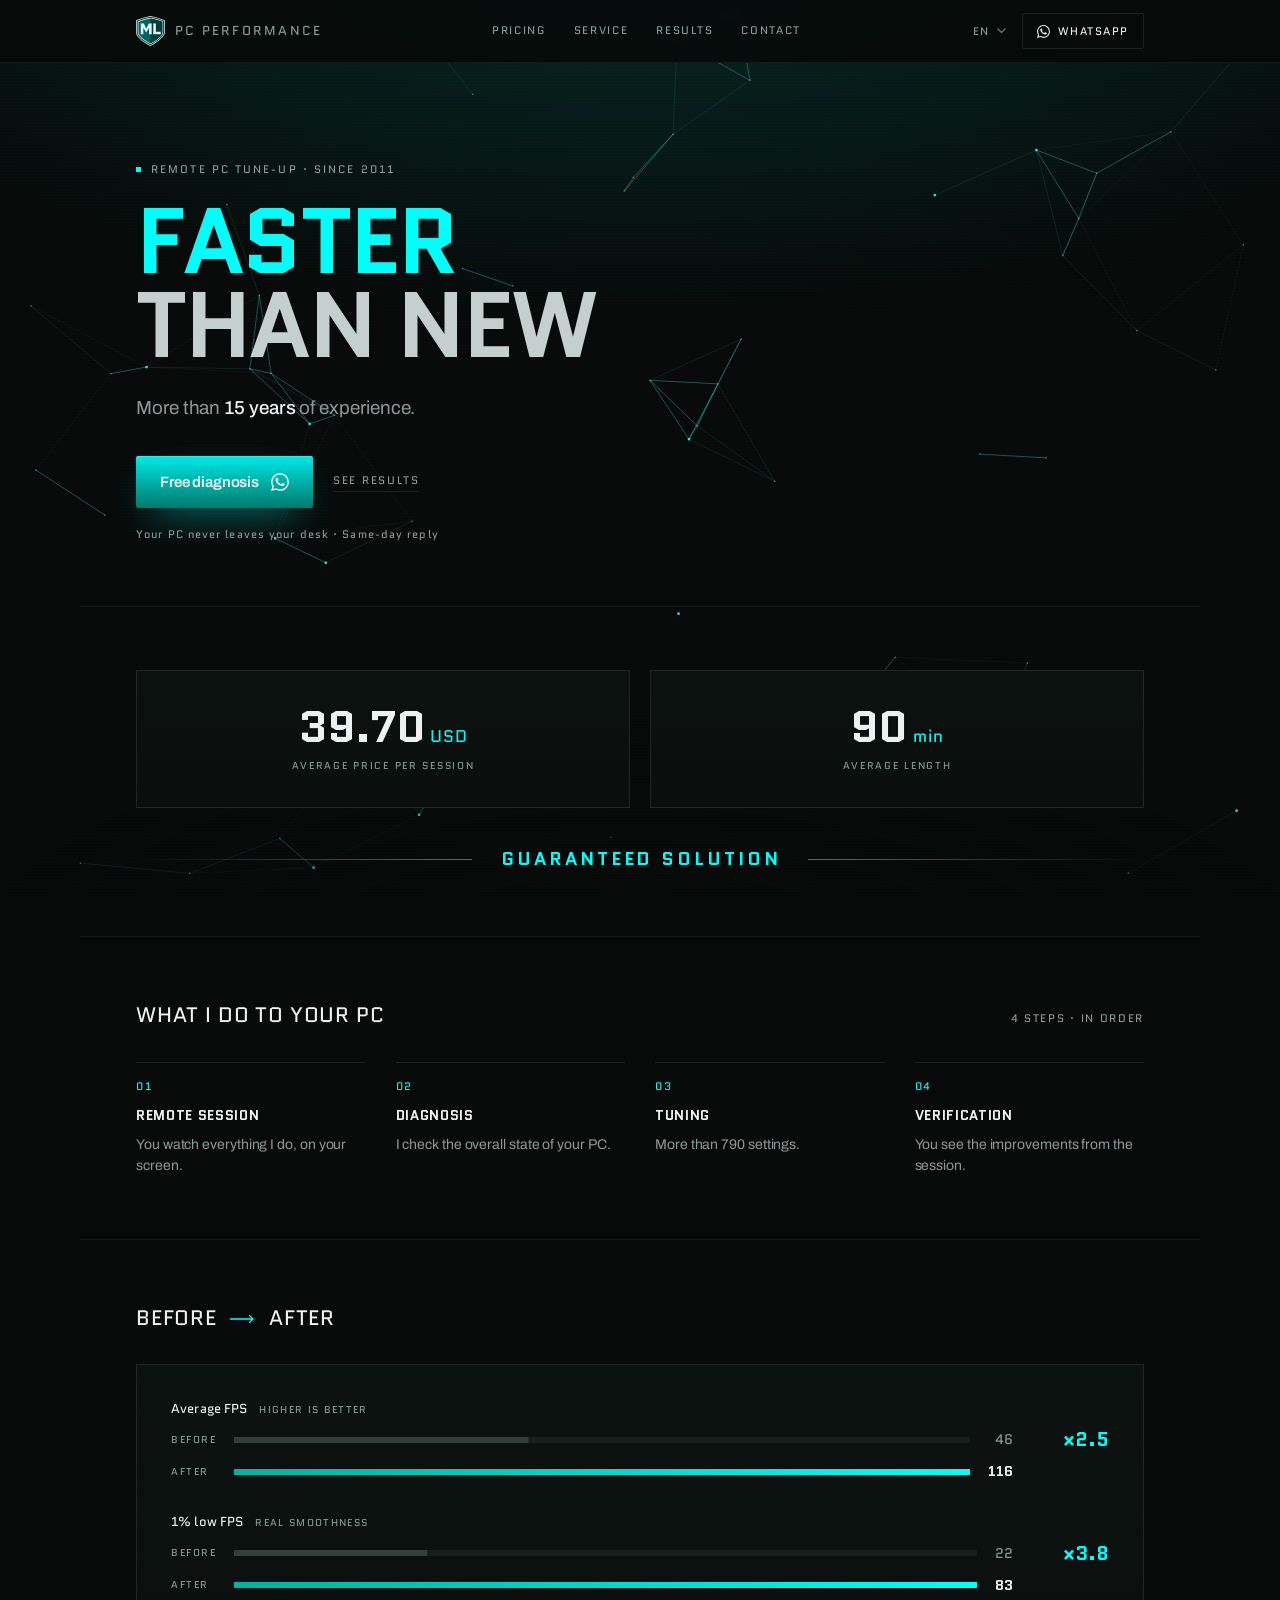
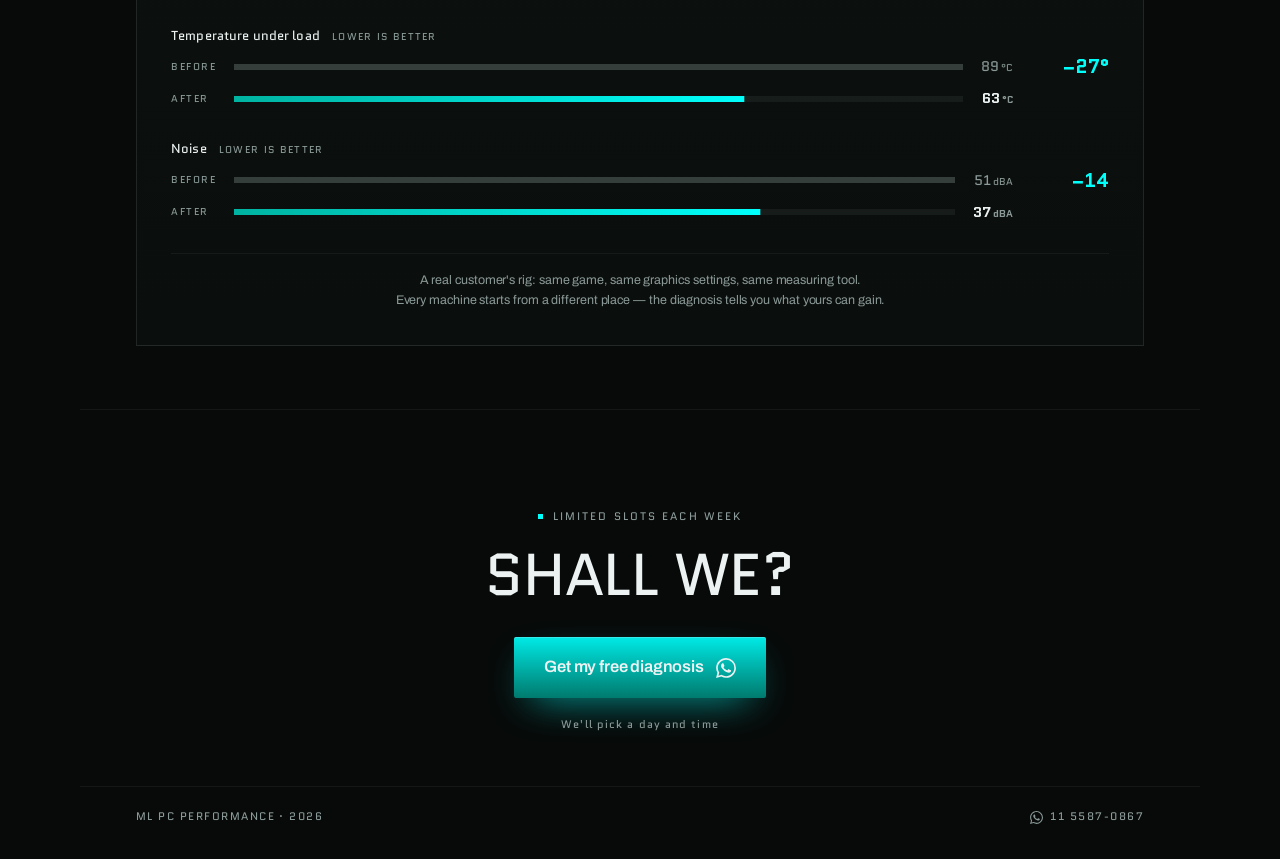
==== commit 8421f421: "duración 90 min Cambiado desde el editor." ====
--- a/index.html
+++ b/index.html
@@ -63,14 +63,14 @@
      asi WhatsApp anda aunque el JavaScript no llegue a correr.
      Va aca arriba y sin defer porque el color de marca tiene que estar
      puesto antes del primer pintado. -->
-<script src="config_editor.js?v=20261113j"></script>
+<script src="config_editor.js?v=20261124a"></script>
 <link rel="stylesheet" href="https://fonts.googleapis.com/css2?family=Archivo:wght@400;500;600&family=Quantico:wght@400;700&display=swap">
 <!-- ?v= corta el cache del CDN: Pages sirve con max-age=600 y cada nodo
      guarda su copia, asi que sin esto un visitante (o un celular en 4G,
      que sale por otro nodo) puede ver hasta 10 minutos la version vieja.
      SUBIR ESTE NUMERO EN CADA DEPLOY que toque css/ o js/. -->
-<link rel="stylesheet" href="css/theme.css?v=20261113j">
-<link rel="stylesheet" href="css/styles.css?v=20261113j">
+<link rel="stylesheet" href="css/theme.css?v=20261124a">
+<link rel="stylesheet" href="css/styles.css?v=20261124a">
 </head>
 <body>
 <canvas id="plexus" aria-hidden="true"></canvas>
@@ -516,17 +516,17 @@
   </filter>
 </svg>
 
-<script src="js/i18n.js?v=20261113j"></script>
-<script src="js/plexus.js?v=20261113j"></script>
-<script src="js/drag.js?v=20261113j"></script>
+<script src="js/i18n.js?v=20261124a"></script>
+<script src="js/plexus.js?v=20261124a"></script>
+<script src="js/drag.js?v=20261124a"></script>
 <!-- El formulario de diagnostico: intercepta los botones y, al
      enviarse, arma el mensaje y salta a WhatsApp. -->
-<script src="js/formulario.js?v=20261113j"></script>
-<script src="js/meta.js?v=20261113j"></script>
-<script src="js/testimonios.js?v=20261113j"></script>
-<script src="js/nav.js?v=20261113j"></script>
-<script src="js/onda.js?v=20261113j"></script>
-<script src="js/ventanas.js?v=20261113j"></script>
-<script src="js/salto.js?v=20261113j"></script>
+<script src="js/formulario.js?v=20261124a"></script>
+<script src="js/meta.js?v=20261124a"></script>
+<script src="js/testimonios.js?v=20261124a"></script>
+<script src="js/nav.js?v=20261124a"></script>
+<script src="js/onda.js?v=20261124a"></script>
+<script src="js/ventanas.js?v=20261124a"></script>
+<script src="js/salto.js?v=20261124a"></script>
 </body>
 </html>
